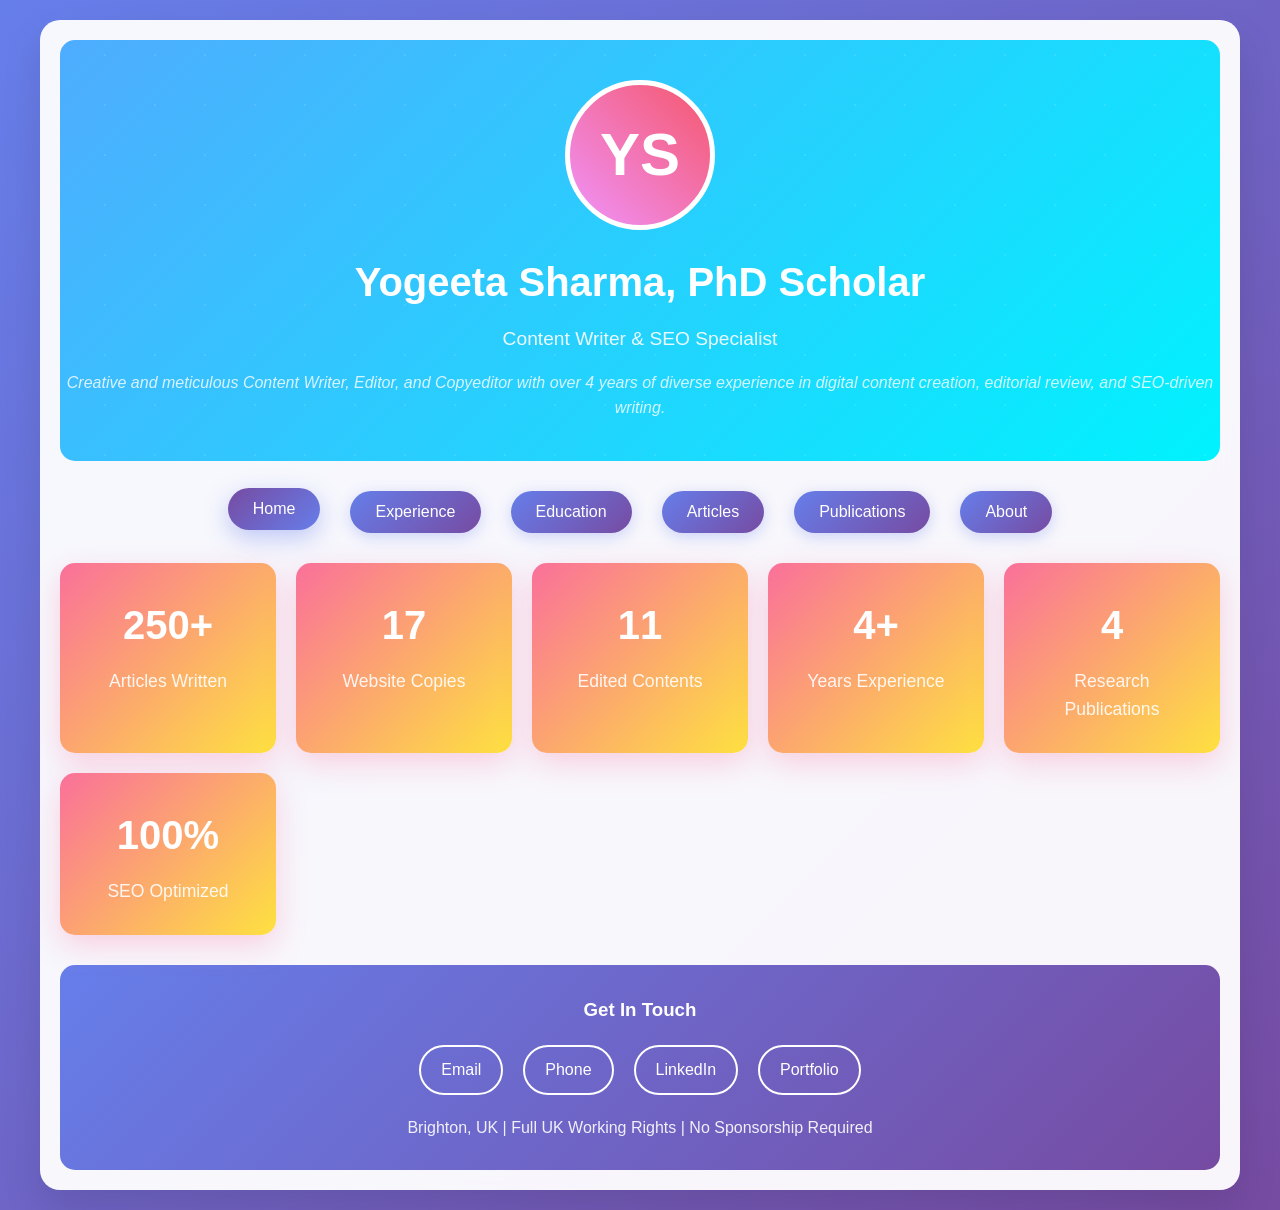
==== index.html @ 77d102e6 "Update index.html Added publications information" ====
<!DOCTYPE html>
<html lang="en">
<head>
    <meta charset="UTF-8">
    <meta name="viewport" content="width=device-width, initial-scale=1.0">
    <title>Yogeeta Sharma - Content Writer Portfolio</title>
    <style>
        * {
            margin: 0;
            padding: 0;
            box-sizing: border-box;
        }

        body {
            font-family: 'Segoe UI', Tahoma, Geneva, Verdana, sans-serif;
            line-height: 1.6;
            color: #333;
            background: linear-gradient(135deg, #667eea 0%, #764ba2 100%);
            min-height: 100vh;
        }

        .container {
            max-width: 1200px;
            margin: 0 auto;
            padding: 20px;
            background: rgba(255, 255, 255, 0.95);
            backdrop-filter: blur(10px);
            border-radius: 20px;
            box-shadow: 0 20px 40px rgba(0, 0, 0, 0.1);
            margin-top: 20px;
            margin-bottom: 20px;
        }

        .header {
            text-align: center;
            padding: 40px 0;
            background: linear-gradient(135deg, #4facfe 0%, #00f2fe 100%);
            border-radius: 15px;
            margin-bottom: 30px;
            color: white;
            position: relative;
            overflow: hidden;
        }

        .header::before {
            content: '';
            position: absolute;
            top: -50%;
            left: -50%;
            width: 200%;
            height: 200%;
            background: radial-gradient(circle, rgba(255,255,255,0.1) 1px, transparent 1px);
            background-size: 50px 50px;
            animation: float 20s linear infinite;
        }

        @keyframes float {
            0% { transform: translateY(0px) rotate(0deg); }
            100% { transform: translateY(-50px) rotate(360deg); }
        }

        .profile-photo {
            width: 150px;
            height: 150px;
            border-radius: 50%;
            border: 5px solid white;
            margin: 0 auto 20px;
            background: linear-gradient(45deg, #f093fb 0%, #f5576c 100%);
            display: flex;
            align-items: center;
            justify-content: center;
            font-size: 60px;
            color: white;
            font-weight: bold;
            position: relative;
            z-index: 1;
        }

        h1 {
            font-size: 2.5em;
            margin-bottom: 10px;
            position: relative;
            z-index: 1;
        }

        .subtitle {
            font-size: 1.2em;
            opacity: 0.9;
            position: relative;
            z-index: 1;
        }

        .tagline {
            font-size: 1em;
            margin-top: 15px;
            opacity: 0.8;
            font-style: italic;
            position: relative;
            z-index: 1;
        }

        .nav-bar {
            display: flex;
            justify-content: center;
            gap: 30px;
            margin-bottom: 30px;
            flex-wrap: wrap;
        }

        .nav-item {
            padding: 12px 25px;
            background: linear-gradient(135deg, #667eea 0%, #764ba2 100%);
            color: white;
            border: none;
            border-radius: 25px;
            cursor: pointer;
            font-size: 16px;
            font-weight: 500;
            transition: all 0.3s ease;
            box-shadow: 0 4px 15px rgba(102, 126, 234, 0.3);
        }

        .nav-item:hover, .nav-item.active {
            transform: translateY(-3px);
            box-shadow: 0 8px 25px rgba(102, 126, 234, 0.4);
            background: linear-gradient(135deg, #764ba2 0%, #667eea 100%);
        }

        .stats-grid {
            display: grid;
            grid-template-columns: repeat(auto-fit, minmax(200px, 1fr));
            gap: 20px;
            margin-bottom: 30px;
        }

        .stat-card {
            background: linear-gradient(135deg, #fa709a 0%, #fee140 100%);
            color: white;
            padding: 30px;
            border-radius: 15px;
            text-align: center;
            box-shadow: 0 10px 30px rgba(250, 112, 154, 0.3);
            transition: transform 0.3s ease;
        }

        .stat-card:hover {
            transform: translateY(-5px);
        }

        .stat-number {
            font-size: 2.5em;
            font-weight: bold;
            margin-bottom: 10px;
        }

        .stat-label {
            font-size: 1.1em;
            opacity: 0.9;
        }

        .section {
            display: none;
            margin-bottom: 30px;
        }

        .section.active {
            display: block;
        }

        .section h2 {
            font-size: 2em;
            margin-bottom: 20px;
            color: #4facfe;
            border-bottom: 3px solid #4facfe;
            padding-bottom: 10px;
        }

        .experience-item, .education-item, .publication-item {
            background: white;
            padding: 25px;
            border-radius: 15px;
            margin-bottom: 20px;
            box-shadow: 0 5px 20px rgba(0, 0, 0, 0.1);
            border-left: 5px solid #4facfe;
            transition: transform 0.3s ease;
        }

        .experience-item:hover, .education-item:hover, .publication-item:hover {
            transform: translateX(5px);
        }

        .experience-item h3, .education-item h3, .publication-item h3 {
            color: #667eea;
            margin-bottom: 10px;
        }

        .company, .institution, .journal {
            font-weight: bold;
            color: #764ba2;
            margin-bottom: 5px;
        }

        .date {
            color: #666;
            font-style: italic;
            margin-bottom: 10px;
        }

        .skills-grid {
            display: grid;
            grid-template-columns: repeat(auto-fit, minmax(250px, 1fr));
            gap: 15px;
            margin-bottom: 30px;
        }

        .skill-tile {
            background: linear-gradient(135deg, #667eea 0%, #764ba2 100%);
            color: white;
            padding: 20px;
            border-radius: 10px;
            text-align: center;
            font-weight: 500;
            transition: all 0.3s ease;
            box-shadow: 0 5px 15px rgba(102, 126, 234, 0.3);
        }

        .skill-tile:hover {
            transform: translateY(-3px);
            box-shadow: 0 8px 25px rgba(102, 126, 234, 0.4);
        }

        .articles-grid {
            display: grid;
            grid-template-columns: repeat(auto-fit, minmax(300px, 1fr));
            gap: 20px;
            margin-bottom: 20px;
        }

        .article-card {
            background: white;
            padding: 25px;
            border-radius: 15px;
            box-shadow: 0 5px 20px rgba(0, 0, 0, 0.1);
            transition: transform 0.3s ease;
            border-top: 4px solid #4facfe;
        }

        .article-card:hover {
            transform: translateY(-5px);
        }

        .article-card h3 {
            color: #667eea;
            margin-bottom: 10px;
        }

        .article-card .category {
            background: #4facfe;
            color: white;
            padding: 5px 10px;
            border-radius: 15px;
            font-size: 0.8em;
            display: inline-block;
            margin-bottom: 10px;
        }

        .show-more-btn {
            background: linear-gradient(135deg, #4facfe 0%, #00f2fe 100%);
            color: white;
            padding: 12px 30px;
            border: none;
            border-radius: 25px;
            cursor: pointer;
            font-size: 16px;
            margin: 20px auto;
            display: block;
            transition: all 0.3s ease;
        }

        .show-more-btn:hover {
            transform: translateY(-2px);
            box-shadow: 0 5px 15px rgba(79, 172, 254, 0.4);
        }

        .skills-chart {
            background: white;
            padding: 30px;
            border-radius: 15px;
            box-shadow: 0 5px 20px rgba(0, 0, 0, 0.1);
            margin-bottom: 30px;
        }

        .skill-bar {
            margin-bottom: 20px;
        }

        .skill-name {
            font-weight: bold;
            margin-bottom: 5px;
            color: #667eea;
        }

        .skill-progress {
            width: 100%;
            height: 20px;
            background: #f0f0f0;
            border-radius: 10px;
            overflow: hidden;
        }

        .skill-fill {
            height: 100%;
            background: linear-gradient(135deg, #4facfe 0%, #00f2fe 100%);
            border-radius: 10px;
            transition: width 2s ease;
        }

        .contact-info {
            background: linear-gradient(135deg, #667eea 0%, #764ba2 100%);
            color: white;
            padding: 30px;
            border-radius: 15px;
            text-align: center;
            margin-top: 30px;
        }

        .contact-info h3 {
            margin-bottom: 20px;
        }

        .contact-links {
            display: flex;
            justify-content: center;
            gap: 20px;
            flex-wrap: wrap;
        }

        .contact-link {
            color: white;
            text-decoration: none;
            padding: 10px 20px;
            border: 2px solid white;
            border-radius: 25px;
            transition: all 0.3s ease;
        }

        .contact-link:hover {
            background: white;
            color: #667eea;
        }

        .hidden {
            display: none;
        }

        @media (max-width: 768px) {
            .nav-bar {
                gap: 15px;
            }
            
            .nav-item {
                padding: 10px 20px;
                font-size: 14px;
            }
            
            h1 {
                font-size: 2em;
            }
            
            .stat-number {
                font-size: 2em;
            }
        }
    </style>
</head>
<body>
    <div class="container">
        <div class="header">
            <div class="profile-photo">YS</div>
            <h1>Yogeeta Sharma, PhD Scholar</h1>
            <p class="subtitle">Content Writer & SEO Specialist</p>
            <p class="tagline">Creative and meticulous Content Writer, Editor, and Copyeditor with over 4 years of diverse experience in digital content creation, editorial review, and SEO-driven writing.</p>
        </div>

        <div class="nav-bar">
            <button class="nav-item active" onclick="showSection('home')">Home</button>
            <button class="nav-item" onclick="showSection('experience')">Experience</button>
            <button class="nav-item" onclick="showSection('education')">Education</button>
            <button class="nav-item" onclick="showSection('articles')">Articles</button>
            <button class="nav-item" onclick="showSection('publications')">Publications</button>
            <button class="nav-item" onclick="showSection('about')">About</button>
        </div>

        <div id="home" class="section active">
            <div class="stats-grid">
                <div class="stat-card">
                    <div class="stat-number">250+</div>
                    <div class="stat-label">Articles Written</div>
                </div>
                <div class="stat-card">
                    <div class="stat-number">17</div>
                    <div class="stat-label">Website Copies</div>
                </div>
                <div class="stat-card">
                    <div class="stat-number">11</div>
                    <div class="stat-label">Edited Contents</div>
                </div>
                <div class="stat-card">
                    <div class="stat-number">4+</div>
                    <div class="stat-label">Years Experience</div>
                </div>
                <div class="stat-card">
                    <div class="stat-number">4</div>
                    <div class="stat-label">Research Publications</div>
                </div>
                <div class="stat-card">
                    <div class="stat-number">100%</div>
                    <div class="stat-label">SEO Optimized</div>
                </div>
            </div>
        </div>

        <div id="experience" class="section">
            <h2>Professional Experience</h2>
            
            <div class="experience-item">
                <h3>Content Writer</h3>
                <div class="company">Stickyeyes, United Kingdom</div>
                <div class="date">April 2023 – Present</div>
                <ul>
                    <li>Write SEO-optimized, audience-targeted content across diverse niches including iGaming, lifestyle, automotive, tech, and sports</li>
                    <li>Incorporate keyword research and SERP analysis to improve article ranking</li>
                    <li>Produce conversion-focused ad content aligned with brand voice and digital marketing goals</li>
                    <li>Perform thorough fact-checking, apply brand style guides, and ensure content clarity and coherence</li>
                    <li>Manage quick turnaround deliverables while maintaining tone consistency and editorial accuracy</li>
                </ul>
            </div>

            <div class="experience-item">
                <h3>Adjunct Instructor</h3>
                <div class="company">University of the People (Remote)</div>
                <div class="date">June 2024 – Present</div>
                <ul>
                    <li>Teach English Composition to undergraduates, emphasizing academic writing and research skills</li>
                    <li>Provide editorial guidance to students, supporting their content development skills</li>
                    <li>Deliver personalized feedback and maintain high engagement in virtual classrooms</li>
                    <li>Design assessments aligned with learning objectives and institutional standards</li>
                </ul>
            </div>

            <div class="experience-item">
                <h3>Customer Service Assistant</h3>
                <div class="company">Ontrak Recruitment and Training, Brighton, UK</div>
                <div class="date">August 2023 – Present</div>
                <ul>
                    <li>Deliver excellent customer support by resolving inquiries and guiding commuters through real-time updates</li>
                    <li>Use internal CRM and communication systems for issue tracking and safety protocol management</li>
                    <li>Maintain a clean, efficient environment and provide frontline service aligned with customer experience standards</li>
                </ul>
            </div>

            <div class="experience-item">
                <h3>Legal Content Writing Analyst</h3>
                <div class="company">mStarlex Solutions Pvt. Ltd, Gurugram, India</div>
                <div class="date">July 2022 – January 2023</div>
                <ul>
                    <li>Create legal content and visa-related articles using structured formats and compliance checks</li>
                    <li>Monitor international legislation and synthesize updates into client-ready materials</li>
                    <li>Deliver high-volume, accurate copy under strict deadlines</li>
                </ul>
            </div>

            <div class="experience-item">
                <h3>TGT English Teacher</h3>
                <div class="company">Ascent International School, Greater Noida, India</div>
                <div class="date">July 2021 – April 2022</div>
                <ul>
                    <li>Develop and deliver curriculum-aligned lesson plans for secondary school students</li>
                    <li>Conduct evaluations, progress reporting, and digital class coordination via Google Classroom</li>
                </ul>
            </div>
        </div>

        <div id="education" class="section">
            <h2>Education</h2>
            
            <div class="education-item">
                <h3>Ph.D. in English</h3>
                <div class="institution">Galgotias University, Greater Noida, India</div>
                <div class="date">August 2021 – Present</div>
                <p><strong>Thesis Title:</strong> Power Dynamics in Interview Discourse and Gendered Communication</p>
            </div>

            <div class="education-item">
                <h3>Masters in English</h3>
                <div class="institution">IGNOU, Delhi, India</div>
                <div class="date">June 2016 – May 2018</div>
            </div>

            <div class="education-item">
                <h3>Bachelors in English</h3>
                <div class="institution">IGNOU, Delhi, India</div>
                <div class="date">August 2013 – June 2016</div>
            </div>
        </div>

        <div id="articles" class="section">
            <h2>Featured Articles</h2>
            
            <div class="articles-grid">
                <div class="article-card">
                    <div class="category">iGaming</div>
                    <h3>Complete Guide to Online Casino Strategies</h3>
                    <p>Comprehensive analysis of effective gaming strategies and responsible gambling practices.</p>
                    <a href="#" class="contact-link" style="display: inline-block; margin-top: 10px; color: #4facfe; border-color: #4facfe;">Read More</a>
                </div>
                
                <div class="article-card">
                    <div class="category">Technology</div>
                    <h3>AI in Content Creation: Future Trends</h3>
                    <p>Exploring how artificial intelligence is revolutionizing content creation and SEO optimization.</p>
                    <a href="#" class="contact-link" style="display: inline-block; margin-top: 10px; color: #4facfe; border-color: #4facfe;">Read More</a>
                </div>
                
                <div class="article-card">
                    <div class="category">Lifestyle</div>
                    <h3>Digital Wellness in Remote Work</h3>
                    <p>Strategies for maintaining work-life balance in the digital age.</p>
                    <a href="#" class="contact-link" style="display: inline-block; margin-top: 10px; color: #4facfe; border-color: #4facfe;">Read More</a>
                </div>
                
                <div class="article-card">
                    <div class="category">SEO</div>
                    <h3>Advanced Keyword Research Techniques</h3>
                    <p>Deep dive into modern SEO strategies and SERP analysis methods.</p>
                    <a href="#" class="contact-link" style="display: inline-block; margin-top: 10px; color: #4facfe; border-color: #4facfe;">Read More</a>
                </div>
                
                <div class="article-card">
                    <div class="category">Automotive</div>
                    <h3>Electric Vehicles: Market Analysis</h3>
                    <p>Comprehensive overview of EV market trends and consumer behavior patterns.</p>
                    <a href="#" class="contact-link" style="display: inline-block; margin-top: 10px; color: #4facfe; border-color: #4facfe;">Read More</a>
                </div>
                
                <div class="article-card">
                    <div class="category">Sports</div>
                    <h3>Sports Marketing in Digital Era</h3>
                    <p>Analysis of modern sports marketing strategies and fan engagement techniques.</p>
                    <a href="#" class="contact-link" style="display: inline-block; margin-top: 10px; color: #4facfe; border-color: #4facfe;">Read More</a>
                </div>
                
                <div class="article-card hidden" id="more-articles">
                    <div class="category">Legal</div>
                    <h3>Visa Documentation Guide</h3>
                    <p>Complete guide to international visa requirements and documentation processes.</p>
                    <a href="#" class="contact-link" style="display: inline-block; margin-top: 10px; color: #4facfe; border-color: #4facfe;">Read More</a>
                </div>
                
                <div class="article-card hidden">
                    <div class="category">Education</div>
                    <h3>Online Learning Best Practices</h3>
                    <p>Effective strategies for virtual classroom engagement and student success.</p>
                    <a href="#" class="contact-link" style="display: inline-block; margin-top: 10px; color: #4facfe; border-color: #4facfe;">Read More</a>
                </div>
            </div>
            
            <button class="show-more-btn" onclick="showMoreArticles()">Show More Articles</button>
        </div>

        <div id="publications" class="section">
            <h2>Research Publications</h2>
            
            <div class="publication-item">
                <h3>Decoding Dominance: A Discourse Analysis of Power Structures in Contemporary Media Narratives</h3>
                <div class="journal">ESP International Journal of Science, Humanities and Management Studies</div>
                <div class="abstract">
                    <strong>Abstract:</strong> In an era where media narratives significantly shape public perception, understanding the underlying power structures becomes paramount. This study delves into the intricate dynamics of power as represented and perpetuated through media. This research employs a meticulous discourse analysis methodology, scrutinizing various forms of media content to unravel the strategies used to construct and depict dominance. By systematically deconstructing media narratives, this study uncovers the subtle, yet potent, mechanisms through which power is manifested and maintained. The findings reveal a complex interplay of language, imagery, and context, working in concert to normalize certain power hierarchies while marginalizing others. These representations are pivotal in shaping societal norms and individual worldviews, making the dissection of these narratives a task of critical importance. The implications of this research are manifold, offering profound insights for policymakers, media practitioners, and the public at large. By illuminating the covert structures of power embedded within media narratives, this study not only contributes to the academic discourse on media influence but also empowers stakeholders to foster more equitable and conscious media landscapes. As the media continues to evolve, understanding these power dynamics becomes essential in navigating and shaping the societal discourse.
                </div>
                <div class="publication-links">
                    <a href="https://www.espjournals.org/IJSHMS/ijshms-v2i2p105" class="pub-link">Read Full Paper</a>
                    <a href="https://www.espjournals.org/IJSHMS/2024/Volume2-Issue2/IJSHMS-V2I2P105.pdf" class="pub-link">Download PDF</a>
                </div>
            </div>

            <div class="publication-item">
                <h3>Spoken Discourse Analysis for Feminist Interviews: Movement towards a Gender Equality Era?</h3>
                <div class="journal">Specialusis Ugdymas</div>
                <div class="abstract">
                    <strong>Abstract:</strong> According to contemporary research, discourse analysis, sometimes known as DA, is an interdisciplinary technique for studying languages outside of sentences or within lines. The goal is to eliminate prevailing discourses that inform academics on how language is used to create reality socially. Discourse analysis "developed out of studies in numerous fields, notably linguistics, semiotics, psychology, anthropology, and sociology", McCarthy (1991, P. 6) described the interdisciplinary nature of discourse analysis. Language has traditionally been researched in other fields of study by concentrating only on words and sentences. However, this sector of linguistics concentrates on facilitating the practitioners to go in-depth within lines and prolong the thinner philosophies that are not verbalized through the text. Exploring the implications of the discourse helps to understand the use of specific language by stressingthe cohesive schema of text evaluation to help scientists recognize meaning from various perspectives.
                </div>
                <div class="publication-links">
                    <a href="http://www.sumc.lt/index.php/se/article/view/1773" class="pub-link">Read Full Paper</a>
                    <a href="http://www.sumc.lt/index.php/se/article/view/1773/1327" class="pub-link">Download PDF</a>
                </div>
            </div>

            <div class="publication-item">
                <h3>The Historical Evolution of Interview Power Dynamics: A Comparative Analysis of Literary and Political Interviews</h3>
                <div class="journal">Indian Journal of Natural Sciences</div>
                <div class="abstract">
                    <strong>Abstract:</strong> This study embarks on a comprehensive journey through the evolving landscape of interview power dynamics. It aims to dissect and map the progression of power relations in interviews, with a particular focus on the contrasts between literary and political interviews across various historical periods. Through meticulous examination, the paper illuminates the nuances and shifts in these power dynamics, drawing attention to both the parallels and divergences between literary and political contexts. Central to this analysis is an exploration of how the distinct objectives and formats of literary and political interviews influence their inherent power structures. While literary interviews typically center on promoting an author’s work and exploring the creative process, political interviews often strive to expose truth and hold figures of authority accountable. This contrast offers a unique vantage point for understanding the interplay of power in these two communicative settings. The study further delves into the subtleties of linguistic strategies, non-verbal cues, and the broader social contexts that frame these interviews. It examines how these elements collectively contribute to the construction, negotiation, and perception of power within interview interactions. A historical perspective provides a lens through which to observe changes in societal norms, values, and media practices, all of which are reflected in the shifting power dynamics of interviews over time. By comparing literary and political interviews, this paper offers both a historical account and a critical analysis of the factors that shape the flow of power in these interactions. The research uncovers the underlying forces—social, cultural, and media-driven—that define interview dynamics, thereby contributing valuable insights to the fields of media studies, communication, and social history. Ultimately, it advances a deeper understanding of power within one of the most fundamental forms of public discourse.
                </div>
                <div class="publication-links">
                    <a href="https://tnsroindia.org.in/JOURNAL/issue85/ISSUE%2085%20-%20AUG%202024%20-%20FULL%20TEXT%20PART%2002.pdf" class="pub-link">Read Full Paper</a>
                    <a href="#" class="pub-link">Download PDF</a>
                </div>
            </div>

            <div class="publication-item">
                <h3>Voices of Change: The Role of Feminist Activism in Shaping Power Dynamics and Advancing Gender Equality</h3>
                <div class="journal">MFW 2024 Conference</div>
                <div class="abstract">
                    <strong>Abstract:</strong> This paper delves into the transformative role of feminist activism in redefining societal power structures and advocating for gender equality. It adopts an interdisciplinary approach, integrating discourse analysis with empirical research to assess the impact of feminist activism on public discourse and policy. Focusing on the narratives, campaigns, and public engagements of feminist activists, the study draws from a diverse range of sources, including speeches, social media, and published works. It aims to understand how these activists utilize language and various forms of media to challenge traditional gender norms, dismantle patriarchal power structures, and foster a more equitable society. The analysis centers on both the content and form of these communications, exploring how feminist activists articulate their messages, mobilize support, and engage with opposition. In doing so, the paper highlights the successes of feminist movements in influencing public opinion and policy while also critically examining the challenges they face—such as cultural resistance, political barriers, and internal tensions within the movement. Through this comprehensive analysis, the paper offers a nuanced understanding of the complex interplay between feminist activism, power dynamics, and the pursuit of gender equality. This research contributes to the broader discourse on gender and power, providing valuable insights for academics, policymakers, activists, and all those interested in the role of activism in shaping societal change. The findings are expected to stimulate further research and dialogue on the evolving influence of feminist activism in transforming the landscape of gender equality.
                </div>
                <div class="publication-links">
                    <a href="#" class="pub-link">View Presentation</a>
                    <a href="#" class="pub-link">Conference Proceedings</a>
                </div>
            </div>
        </div>

        <div id="about" class="section">
            <h2>About Me</h2>
            
            <div class="skills-chart">
                <h3 style="color: #667eea; margin-bottom: 20px;">Skills Proficiency</h3>
                <div class="skill-bar">
                    <div class="skill-name">Content Writing & SEO</div>
                    <div class="skill-progress">
                        <div class="skill-fill" style="width: 95%;"></div>
                    </div>
                </div>
                <div class="skill-bar">
                    <div class="skill-name">Editorial Review & Proofreading</div>
                    <div class="skill-progress">
                        <div class="skill-fill" style="width: 92%;"></div>
                    </div>
                </div>
                <div class="skill-bar">
                    <div class="skill-name">Research & Analysis</div>
                    <div class="skill-progress">
                        <div class="skill-fill" style="width: 90%;"></div>
                    </div>
                </div>
                <div class="skill-bar">
                    <div class="skill-name">Brand Voice Adaptation</div>
                    <div class="skill-progress">
                        <div class="skill-fill" style="width: 88%;"></div>
                    </div>
                </div>
                <div class="skill-bar">
                    <div class="skill-name">Academic Instruction</div>
                    <div class="skill-progress">
                        <div class="skill-fill" style="width: 85%;"></div>
                    </div>
                </div>
            </div>
            
            <div class="skills-grid">
                <div class="skill-tile">Content Writing & Editing</div>
                <div class="skill-tile">SEO Optimization</div>
                <div class="skill-tile">Keyword Research</div>
                <div class="skill-tile">Proofreading & Editorial Review</div>
                <div class="skill-tile">Content Planning & Strategy</div>
                <div class="skill-tile">Fact-Checking & Quality Assurance</div>
                <div class="skill-tile">Brand Voice Adaptation</div>
                <div class="skill-tile">Social Media Content</div>
                <div class="skill-tile">Research & Analysis</div>
                <div class="skill-tile">Academic Instruction</div>
                <div class="skill-tile">Customer Communication</div>
                <div class="skill-tile">Time & Task Management</div>
            </div>

            <div style="background: white; padding: 25px; border-radius: 15px; box-shadow: 0 5px 20px rgba(0, 0, 0, 0.1);">
                <h3 style="color: #667eea; margin-bottom: 15px;">Tools & Technologies</h3>
                <p style="line-height: 1.8;"><strong>SEO & Analytics:</strong> SEMrush, Ahrefs, Google Keyword Planner, Google Analytics</p>
                <p style="line-height: 1.8;"><strong>Content Management:</strong> WordPress, Content Management Systems</p>
                <p style="line-height: 1.8;"><strong>Writing & Editing:</strong> Grammarly, Advanced Proofreading Tools</p>
                <p style="line-height: 1.8;"><strong>Productivity:</strong> MS Office Suite, Google Workspace</p>
                <p style="line-height: 1.8;"><strong>Specialties:</strong> iGaming, Lifestyle, Technology, Legal, Automotive, Sports Content</p>
            </div>
        </div>

        <div class="contact-info">
            <h3>Get In Touch</h3>
            <div class="contact-links">
                <a href="mailto:sharmayogeeta07@gmail.com" class="contact-link">Email</a>
                <a href="tel:+447519686177" class="contact-link">Phone</a>
                <a href="https://linkedin.com/in/yogeetasharma/" class="contact-link">LinkedIn</a>
                <a href="https://sharmayogeeta.github.io/portfolio/" class="contact-link">Portfolio</a>
            </div>
            <p style="margin-top: 20px; opacity: 0.9;">Brighton, UK | Full UK Working Rights | No Sponsorship Required</p>
        </div>
    </div>

    <script>
        function showSection(sectionId) {
            // Hide all sections
            const sections = document.querySelectorAll('.section');
            sections.forEach(section => section.classList.remove('active'));
            
            // Remove active class from all nav items
            const navItems = document.querySelectorAll('.nav-item');
            navItems.forEach(item => item.classList.remove('active'));
            
            // Show selected section
            document.getElementById(sectionId).classList.add('active');
            
            // Add active class to clicked nav item
            event.target.classList.add('active');
        }

        function showMoreArticles() {
            const hiddenArticles = document.querySelectorAll('.article-card.hidden');
            const button = document.querySelector('.show-more-btn');
            
            if (hiddenArticles.length > 0) {
                hiddenArticles.forEach(article => {
                    article.classList.remove('hidden');
                });
                button.textContent = 'Show Less';
            } else {
                const allArticles = document.querySelectorAll('.article-card');
                for (let i = 6; i < allArticles.length; i++) {
                    allArticles[i].classList.add('hidden');
                }
                button.textContent = 'Show More Articles';
            }
        }

        // Animate skill bars when About section is viewed
        function animateSkillBars() {
            const skillFills = document.querySelectorAll('.skill-fill');
            skillFills.forEach(fill => {
                const width = fill.style.width;
                fill.style.width = '0%';
                setTimeout(() => {
                    fill.style.width = width;
                }, 100);
            });
        }

        // Add observer for skill animation
        const aboutSection = document.getElementById('about');
        const observer = new IntersectionObserver((entries) => {
            entries.forEach(entry => {
                if (entry.isIntersecting) {
                    animateSkillBars();
                }
            });
        });

        if (aboutSection) {
            observer.observe(aboutSection);
        }
    </script>
</body>
</html>
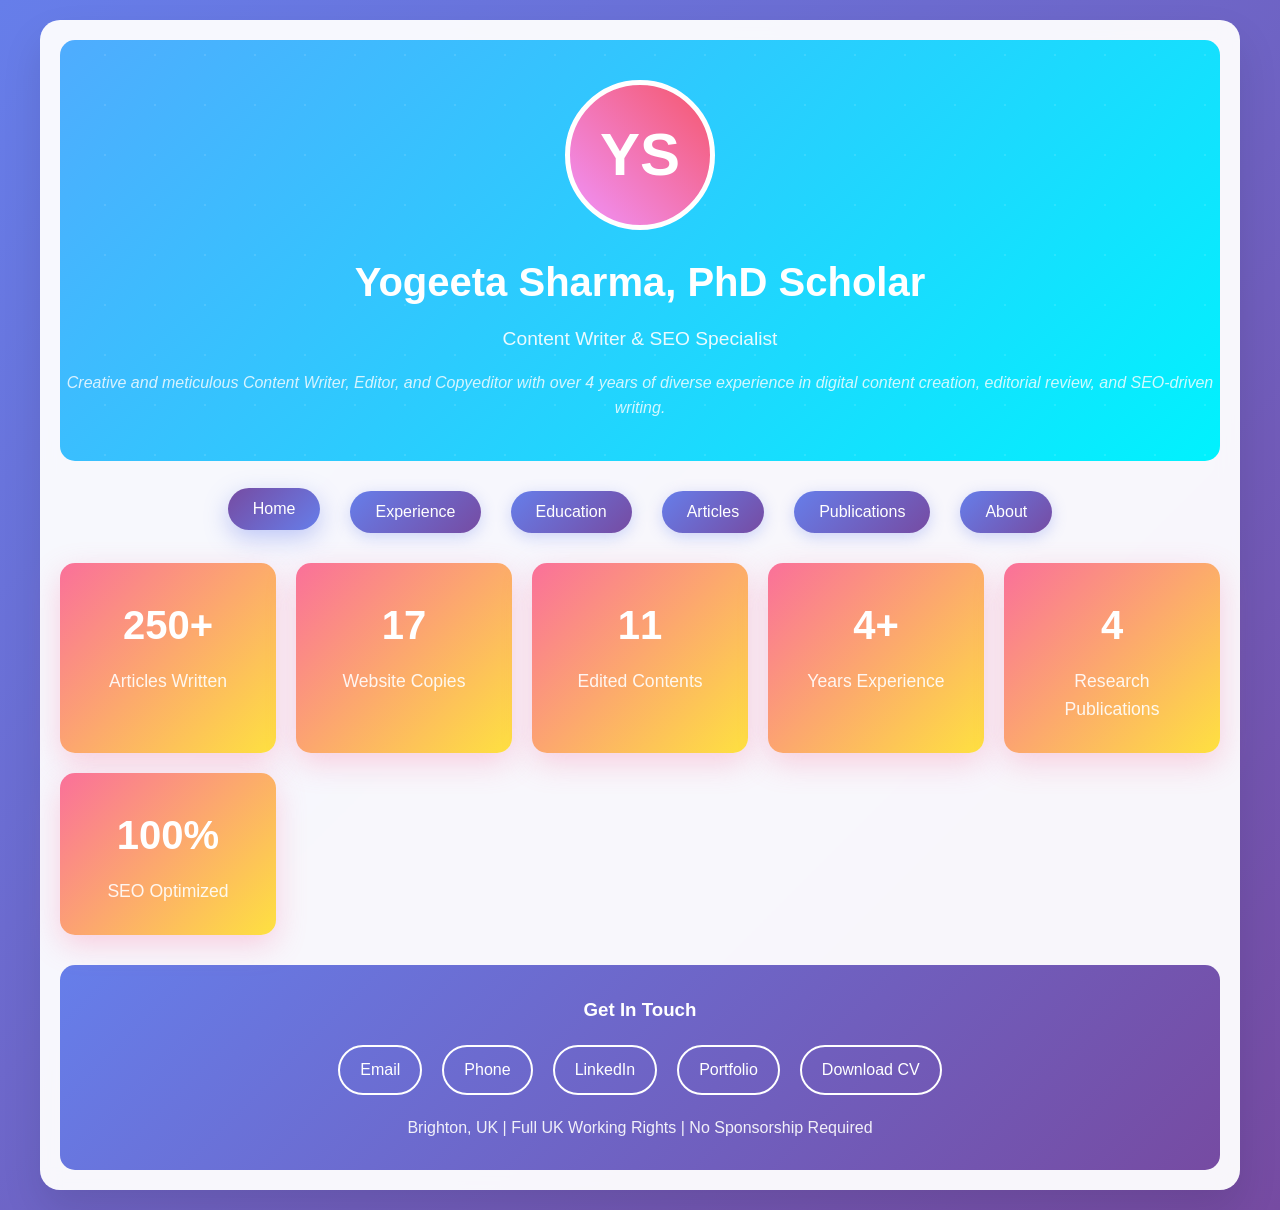
==== commit 2d98e126: "Update index.html" ====
--- a/index.html
+++ b/index.html
@@ -689,6 +689,7 @@
                 <a href="tel:+447519686177" class="contact-link">Phone</a>
                 <a href="https://linkedin.com/in/yogeetasharma/" class="contact-link">LinkedIn</a>
                 <a href="https://sharmayogeeta.github.io/portfolio/" class="contact-link">Portfolio</a>
+                <a href="#" class="contact-link">Download CV</a>
             </div>
             <p style="margin-top: 20px; opacity: 0.9;">Brighton, UK | Full UK Working Rights | No Sponsorship Required</p>
         </div>
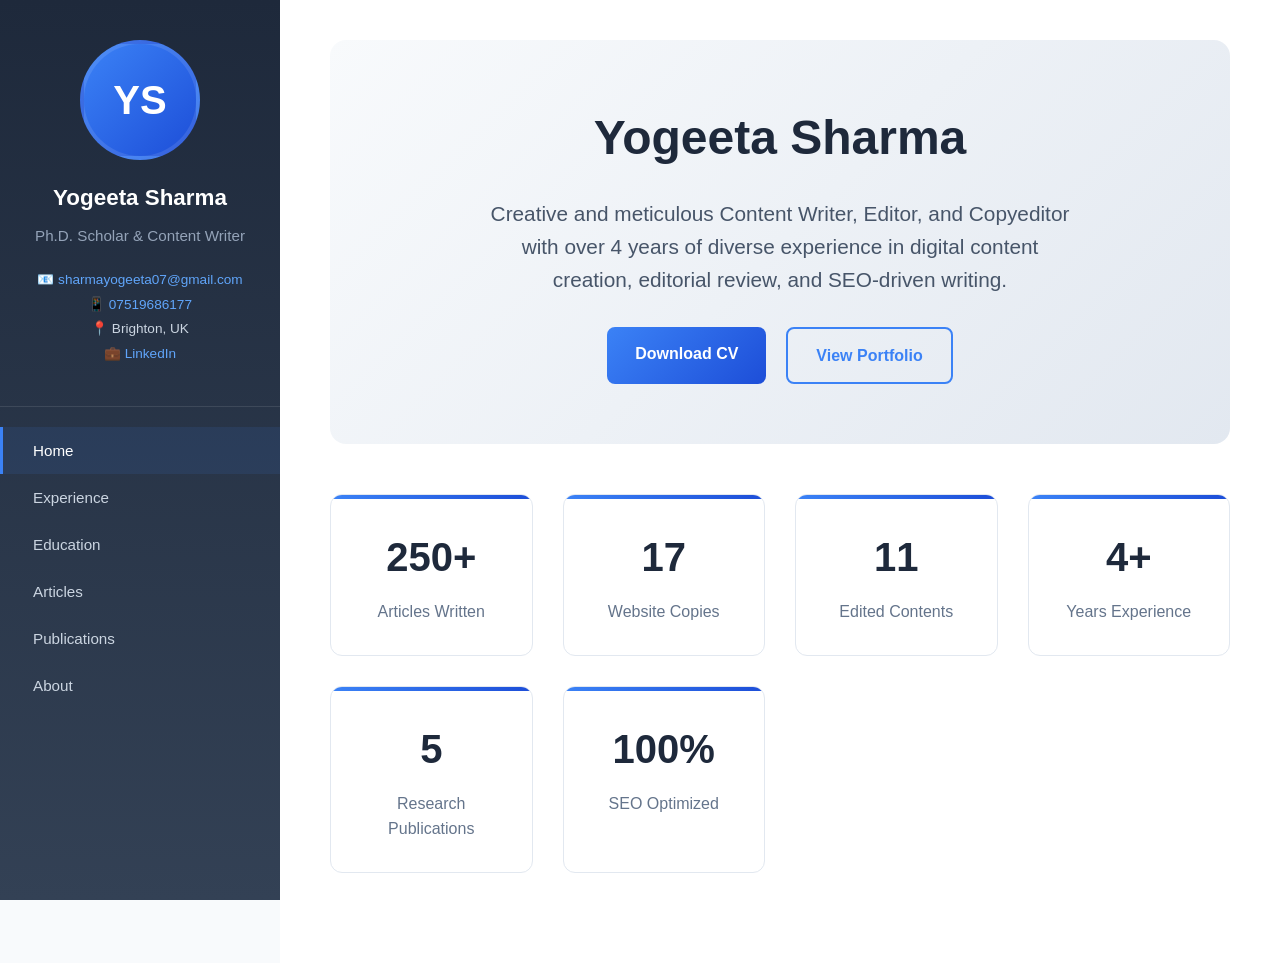
==== commit cbd958b1: "Update index.html" ====
--- a/index.html
+++ b/index.html
@@ -12,341 +12,641 @@
         }
 
         body {
-            font-family: 'Segoe UI', Tahoma, Geneva, Verdana, sans-serif;
+            font-family: 'Inter', -apple-system, BlinkMacSystemFont, 'Segoe UI', Roboto, sans-serif;
             line-height: 1.6;
-            color: #333;
-            background: linear-gradient(135deg, #667eea 0%, #764ba2 100%);
-            min-height: 100vh;
+            color: #2c3e50;
+            background: #f8fafc;
+            overflow-x: hidden;
         }
 
         .container {
             max-width: 1200px;
             margin: 0 auto;
-            padding: 20px;
-            background: rgba(255, 255, 255, 0.95);
-            backdrop-filter: blur(10px);
-            border-radius: 20px;
-            box-shadow: 0 20px 40px rgba(0, 0, 0, 0.1);
-            margin-top: 20px;
-            margin-bottom: 20px;
-        }
-
-        .header {
+            background: white;
+            box-shadow: 0 0 60px rgba(0, 0, 0, 0.08);
+            min-height: 100vh;
+        }
+
+        .sidebar {
+            position: fixed;
+            left: 0;
+            top: 0;
+            width: 280px;
+            height: 100vh;
+            background: linear-gradient(180deg, #1e293b 0%, #334155 100%);
+            z-index: 1000;
+            transition: transform 0.3s ease;
+            overflow-y: auto;
+        }
+
+        .sidebar.mobile-hidden {
+            transform: translateX(-100%);
+        }
+
+        .profile-section {
             text-align: center;
-            padding: 40px 0;
-            background: linear-gradient(135deg, #4facfe 0%, #00f2fe 100%);
-            border-radius: 15px;
-            margin-bottom: 30px;
-            color: white;
-            position: relative;
-            overflow: hidden;
-        }
-
-        .header::before {
-            content: '';
-            position: absolute;
-            top: -50%;
-            left: -50%;
-            width: 200%;
-            height: 200%;
-            background: radial-gradient(circle, rgba(255,255,255,0.1) 1px, transparent 1px);
-            background-size: 50px 50px;
-            animation: float 20s linear infinite;
-        }
-
-        @keyframes float {
-            0% { transform: translateY(0px) rotate(0deg); }
-            100% { transform: translateY(-50px) rotate(360deg); }
+            padding: 40px 30px;
+            border-bottom: 1px solid rgba(255, 255, 255, 0.1);
         }
 
         .profile-photo {
-            width: 150px;
-            height: 150px;
+            width: 120px;
+            height: 120px;
             border-radius: 50%;
-            border: 5px solid white;
-            margin: 0 auto 20px;
-            background: linear-gradient(45deg, #f093fb 0%, #f5576c 100%);
+            background: linear-gradient(135deg, #3b82f6 0%, #1d4ed8 100%);
             display: flex;
             align-items: center;
             justify-content: center;
-            font-size: 60px;
+            font-size: 40px;
             color: white;
-            font-weight: bold;
+            font-weight: 600;
+            margin: 0 auto 20px;
+            border: 4px solid rgba(255, 255, 255, 0.1);
+            transition: transform 0.3s ease;
+        }
+
+        .profile-photo:hover {
+            transform: scale(1.05);
+        }
+
+        .profile-name {
+            color: white;
+            font-size: 1.4em;
+            font-weight: 600;
+            margin-bottom: 8px;
+        }
+
+        .profile-title {
+            color: #94a3b8;
+            font-size: 0.95em;
+            margin-bottom: 20px;
+        }
+
+        .contact-info {
+            color: #cbd5e1;
+            font-size: 0.85em;
+            line-height: 1.8;
+        }
+
+        .contact-info a {
+            color: #60a5fa;
+            text-decoration: none;
+            transition: color 0.3s ease;
+        }
+
+        .contact-info a:hover {
+            color: #3b82f6;
+        }
+
+        .nav-menu {
+            padding: 20px 0;
+        }
+
+        .nav-item {
+            display: block;
+            width: 100%;
+            padding: 15px 30px;
+            background: none;
+            border: none;
+            color: #cbd5e1;
+            text-align: left;
+            font-size: 0.95em;
+            font-weight: 500;
+            cursor: pointer;
+            transition: all 0.3s ease;
+            border-left: 3px solid transparent;
             position: relative;
-            z-index: 1;
-        }
-
-        h1 {
+        }
+
+        .nav-item:hover {
+            background: rgba(255, 255, 255, 0.05);
+            color: white;
+            border-left-color: #3b82f6;
+        }
+
+        .nav-item.active {
+            background: rgba(59, 130, 246, 0.1);
+            color: white;
+            border-left-color: #3b82f6;
+        }
+
+        .main-content {
+            margin-left: 280px;
+            min-height: 100vh;
+            padding: 40px 50px;
+            background: white;
+        }
+
+        .mobile-header {
+            display: none;
+            position: fixed;
+            top: 0;
+            left: 0;
+            right: 0;
+            background: #1e293b;
+            color: white;
+            padding: 15px 20px;
+            z-index: 1001;
+            align-items: center;
+            justify-content: space-between;
+        }
+
+        .mobile-toggle {
+            background: none;
+            border: none;
+            color: white;
+            font-size: 24px;
+            cursor: pointer;
+        }
+
+        .section {
+            display: none;
+            animation: fadeIn 0.5s ease-in-out;
+        }
+
+        .section.active {
+            display: block;
+        }
+
+        @keyframes fadeIn {
+            from { opacity: 0; transform: translateY(20px); }
+            to { opacity: 1; transform: translateY(0); }
+        }
+
+        .section-header {
+            margin-bottom: 40px;
+            padding-bottom: 20px;
+            border-bottom: 2px solid #e2e8f0;
+        }
+
+        .section-title {
             font-size: 2.5em;
+            font-weight: 700;
+            color: #1e293b;
             margin-bottom: 10px;
-            position: relative;
-            z-index: 1;
-        }
-
-        .subtitle {
-            font-size: 1.2em;
-            opacity: 0.9;
-            position: relative;
-            z-index: 1;
-        }
-
-        .tagline {
-            font-size: 1em;
-            margin-top: 15px;
-            opacity: 0.8;
-            font-style: italic;
-            position: relative;
-            z-index: 1;
-        }
-
-        .nav-bar {
-            display: flex;
-            justify-content: center;
-            gap: 30px;
-            margin-bottom: 30px;
-            flex-wrap: wrap;
-        }
-
-        .nav-item {
-            padding: 12px 25px;
-            background: linear-gradient(135deg, #667eea 0%, #764ba2 100%);
-            color: white;
-            border: none;
-            border-radius: 25px;
-            cursor: pointer;
-            font-size: 16px;
-            font-weight: 500;
-            transition: all 0.3s ease;
-            box-shadow: 0 4px 15px rgba(102, 126, 234, 0.3);
-        }
-
-        .nav-item:hover, .nav-item.active {
-            transform: translateY(-3px);
-            box-shadow: 0 8px 25px rgba(102, 126, 234, 0.4);
-            background: linear-gradient(135deg, #764ba2 0%, #667eea 100%);
+        }
+
+        .section-subtitle {
+            color: #64748b;
+            font-size: 1.1em;
         }
 
         .stats-grid {
             display: grid;
             grid-template-columns: repeat(auto-fit, minmax(200px, 1fr));
-            gap: 20px;
-            margin-bottom: 30px;
+            gap: 30px;
+            margin-bottom: 50px;
         }
 
         .stat-card {
-            background: linear-gradient(135deg, #fa709a 0%, #fee140 100%);
-            color: white;
+            background: white;
             padding: 30px;
-            border-radius: 15px;
+            border-radius: 12px;
             text-align: center;
-            box-shadow: 0 10px 30px rgba(250, 112, 154, 0.3);
-            transition: transform 0.3s ease;
+            border: 1px solid #e2e8f0;
+            transition: all 0.3s ease;
+            position: relative;
+            overflow: hidden;
+        }
+
+        .stat-card::before {
+            content: '';
+            position: absolute;
+            top: 0;
+            left: 0;
+            width: 100%;
+            height: 4px;
+            background: linear-gradient(90deg, #3b82f6, #1d4ed8);
         }
 
         .stat-card:hover {
             transform: translateY(-5px);
+            box-shadow: 0 20px 40px rgba(0, 0, 0, 0.1);
         }
 
         .stat-number {
             font-size: 2.5em;
-            font-weight: bold;
+            font-weight: 700;
+            color: #1e293b;
             margin-bottom: 10px;
         }
 
         .stat-label {
-            font-size: 1.1em;
-            opacity: 0.9;
-        }
-
-        .section {
-            display: none;
+            color: #64748b;
+            font-weight: 500;
+        }
+
+        .hero-section {
+            text-align: center;
+            padding: 60px 0;
+            background: linear-gradient(135deg, #f8fafc 0%, #e2e8f0 100%);
+            border-radius: 16px;
+            margin-bottom: 50px;
+        }
+
+        .hero-title {
+            font-size: 3em;
+            font-weight: 700;
+            color: #1e293b;
+            margin-bottom: 20px;
+        }
+
+        .hero-subtitle {
+            font-size: 1.3em;
+            color: #475569;
             margin-bottom: 30px;
-        }
-
-        .section.active {
-            display: block;
-        }
-
-        .section h2 {
-            font-size: 2em;
+            max-width: 600px;
+            margin-left: auto;
+            margin-right: auto;
+        }
+
+        .cta-buttons {
+            display: flex;
+            gap: 20px;
+            justify-content: center;
+            flex-wrap: wrap;
+        }
+
+        .btn-primary {
+            background: linear-gradient(135deg, #3b82f6 0%, #1d4ed8 100%);
+            color: white;
+            padding: 14px 28px;
+            border: none;
+            border-radius: 8px;
+            font-weight: 600;
+            text-decoration: none;
+            display: inline-block;
+            cursor: pointer;
+            transition: all 0.3s ease;
+        }
+
+        .btn-primary:hover {
+            transform: translateY(-2px);
+            box-shadow: 0 10px 25px rgba(59, 130, 246, 0.3);
+        }
+
+        .btn-secondary {
+            background: transparent;
+            color: #3b82f6;
+            padding: 14px 28px;
+            border: 2px solid #3b82f6;
+            border-radius: 8px;
+            font-weight: 600;
+            text-decoration: none;
+            display: inline-block;
+            cursor: pointer;
+            transition: all 0.3s ease;
+        }
+
+        .btn-secondary:hover {
+            background: #3b82f6;
+            color: white;
+        }
+
+        .experience-timeline {
+            position: relative;
+        }
+
+        .experience-timeline::before {
+            content: '';
+            position: absolute;
+            left: 20px;
+            top: 0;
+            bottom: 0;
+            width: 2px;
+            background: #e2e8f0;
+        }
+
+        .experience-item {
+            position: relative;
+            margin-left: 60px;
+            margin-bottom: 40px;
+            background: white;
+            padding: 30px;
+            border-radius: 12px;
+            border: 1px solid #e2e8f0;
+            transition: all 0.3s ease;
+        }
+
+        .experience-item::before {
+            content: '';
+            position: absolute;
+            left: -48px;
+            top: 30px;
+            width: 16px;
+            height: 16px;
+            background: #3b82f6;
+            border-radius: 50%;
+            border: 4px solid white;
+            box-shadow: 0 0 0 2px #e2e8f0;
+        }
+
+        .experience-item:hover {
+            transform: translateX(10px);
+            box-shadow: 0 10px 30px rgba(0, 0, 0, 0.1);
+        }
+
+        .job-title {
+            font-size: 1.3em;
+            font-weight: 600;
+            color: #1e293b;
+            margin-bottom: 8px;
+        }
+
+        .company {
+            color: #3b82f6;
+            font-weight: 600;
+            margin-bottom: 5px;
+        }
+
+        .date {
+            color: #64748b;
+            font-size: 0.9em;
+            margin-bottom: 15px;
+        }
+
+        .experience-description {
+            color: #475569;
+            line-height: 1.7;
+        }
+
+        .experience-description ul {
+            margin-left: 20px;
+            margin-top: 10px;
+        }
+
+        .experience-description li {
+            margin-bottom: 8px;
+        }
+
+        .education-grid {
+            display: grid;
+            gap: 30px;
+        }
+
+        .education-item {
+            background: white;
+            padding: 30px;
+            border-radius: 12px;
+            border: 1px solid #e2e8f0;
+            transition: all 0.3s ease;
+        }
+
+        .education-item:hover {
+            transform: translateY(-5px);
+            box-shadow: 0 15px 35px rgba(0, 0, 0, 0.1);
+        }
+
+        .degree {
+            font-size: 1.3em;
+            font-weight: 600;
+            color: #1e293b;
+            margin-bottom: 8px;
+        }
+
+        .institution {
+            color: #3b82f6;
+            font-weight: 600;
+            margin-bottom: 5px;
+        }
+
+        .articles-grid {
+            display: grid;
+            grid-template-columns: repeat(auto-fit, minmax(350px, 1fr));
+            gap: 30px;
+            margin-bottom: 40px;
+        }
+
+        .article-card {
+            background: white;
+            border-radius: 12px;
+            border: 1px solid #e2e8f0;
+            overflow: hidden;
+            transition: all 0.3s ease;
+        }
+
+        .article-card:hover {
+            transform: translateY(-8px);
+            box-shadow: 0 20px 40px rgba(0, 0, 0, 0.1);
+        }
+
+        .article-header {
+            background: linear-gradient(135deg, #f1f5f9 0%, #e2e8f0 100%);
+            padding: 20px;
+        }
+
+        .article-category {
+            background: #3b82f6;
+            color: white;
+            padding: 4px 12px;
+            border-radius: 12px;
+            font-size: 0.8em;
+            font-weight: 500;
+            display: inline-block;
+            margin-bottom: 15px;
+        }
+
+        .article-title {
+            font-size: 1.2em;
+            font-weight: 600;
+            color: #1e293b;
+            margin-bottom: 10px;
+        }
+
+        .article-content {
+            padding: 20px;
+        }
+
+        .article-description {
+            color: #64748b;
+            line-height: 1.6;
             margin-bottom: 20px;
-            color: #4facfe;
-            border-bottom: 3px solid #4facfe;
-            padding-bottom: 10px;
-        }
-
-        .experience-item, .education-item, .publication-item {
+        }
+
+        .article-link {
+            color: #3b82f6;
+            text-decoration: none;
+            font-weight: 600;
+            display: inline-flex;
+            align-items: center;
+            gap: 5px;
+            transition: color 0.3s ease;
+        }
+
+        .article-link:hover {
+            color: #1d4ed8;
+        }
+
+        .publication-item {
             background: white;
-            padding: 25px;
-            border-radius: 15px;
-            margin-bottom: 20px;
-            box-shadow: 0 5px 20px rgba(0, 0, 0, 0.1);
-            border-left: 5px solid #4facfe;
-            transition: transform 0.3s ease;
-        }
-
-        .experience-item:hover, .education-item:hover, .publication-item:hover {
-            transform: translateX(5px);
-        }
-
-        .experience-item h3, .education-item h3, .publication-item h3 {
-            color: #667eea;
+            padding: 30px;
+            border-radius: 12px;
+            margin-bottom: 30px;
+            border: 1px solid #e2e8f0;
+            transition: all 0.3s ease;
+        }
+
+        .publication-item:hover {
+            transform: translateY(-5px);
+            box-shadow: 0 15px 35px rgba(0, 0, 0, 0.1);
+        }
+
+        .publication-title {
+            font-size: 1.3em;
+            font-weight: 600;
+            color: #1e293b;
             margin-bottom: 10px;
         }
 
-        .company, .institution, .journal {
-            font-weight: bold;
-            color: #764ba2;
-            margin-bottom: 5px;
-        }
-
-        .date {
-            color: #666;
-            font-style: italic;
-            margin-bottom: 10px;
+        .journal {
+            color: #3b82f6;
+            font-weight: 600;
+            margin-bottom: 15px;
+        }
+
+        .abstract {
+            background: #f8fafc;
+            padding: 20px;
+            border-radius: 8px;
+            margin: 20px 0;
+            line-height: 1.7;
+            border-left: 4px solid #3b82f6;
+            color: #475569;
+        }
+
+        .publication-links {
+            display: flex;
+            gap: 15px;
+            flex-wrap: wrap;
+            margin-top: 20px;
+        }
+
+        .pub-link {
+            background: #3b82f6;
+            color: white;
+            padding: 10px 20px;
+            border-radius: 6px;
+            text-decoration: none;
+            font-size: 0.9em;
+            font-weight: 500;
+            transition: all 0.3s ease;
+        }
+
+        .pub-link:hover {
+            background: #1d4ed8;
+            transform: translateY(-2px);
+        }
+
+        .skills-section {
+            display: grid;
+            grid-template-columns: 1fr 1fr;
+            gap: 40px;
+            margin-bottom: 40px;
+        }
+
+        .skills-chart {
+            background: white;
+            padding: 30px;
+            border-radius: 12px;
+            border: 1px solid #e2e8f0;
+        }
+
+        .skills-chart h3 {
+            color: #1e293b;
+            margin-bottom: 25px;
+            font-size: 1.3em;
+        }
+
+        .skill-bar {
+            margin-bottom: 25px;
+        }
+
+        .skill-name {
+            font-weight: 600;
+            margin-bottom: 8px;
+            color: #1e293b;
+            display: flex;
+            justify-content: space-between;
+        }
+
+        .skill-progress {
+            width: 100%;
+            height: 8px;
+            background: #e2e8f0;
+            border-radius: 4px;
+            overflow: hidden;
+        }
+
+        .skill-fill {
+            height: 100%;
+            background: linear-gradient(90deg, #3b82f6, #1d4ed8);
+            border-radius: 4px;
+            transition: width 2s ease;
         }
 
         .skills-grid {
             display: grid;
             grid-template-columns: repeat(auto-fit, minmax(250px, 1fr));
-            gap: 15px;
-            margin-bottom: 30px;
+            gap: 20px;
         }
 
         .skill-tile {
-            background: linear-gradient(135deg, #667eea 0%, #764ba2 100%);
-            color: white;
+            background: white;
             padding: 20px;
-            border-radius: 10px;
+            border-radius: 12px;
+            border: 1px solid #e2e8f0;
             text-align: center;
             font-weight: 500;
+            color: #1e293b;
             transition: all 0.3s ease;
-            box-shadow: 0 5px 15px rgba(102, 126, 234, 0.3);
         }
 
         .skill-tile:hover {
             transform: translateY(-3px);
-            box-shadow: 0 8px 25px rgba(102, 126, 234, 0.4);
-        }
-
-        .articles-grid {
-            display: grid;
-            grid-template-columns: repeat(auto-fit, minmax(300px, 1fr));
-            gap: 20px;
+            box-shadow: 0 10px 25px rgba(0, 0, 0, 0.1);
+            border-color: #3b82f6;
+        }
+
+        .tools-section {
+            background: white;
+            padding: 30px;
+            border-radius: 12px;
+            border: 1px solid #e2e8f0;
+            margin-top: 30px;
+        }
+
+        .tools-section h3 {
+            color: #1e293b;
             margin-bottom: 20px;
-        }
-
-        .article-card {
-            background: white;
-            padding: 25px;
-            border-radius: 15px;
-            box-shadow: 0 5px 20px rgba(0, 0, 0, 0.1);
-            transition: transform 0.3s ease;
-            border-top: 4px solid #4facfe;
-        }
-
-        .article-card:hover {
-            transform: translateY(-5px);
-        }
-
-        .article-card h3 {
-            color: #667eea;
-            margin-bottom: 10px;
-        }
-
-        .article-card .category {
-            background: #4facfe;
-            color: white;
-            padding: 5px 10px;
-            border-radius: 15px;
-            font-size: 0.8em;
-            display: inline-block;
-            margin-bottom: 10px;
+            font-size: 1.3em;
+        }
+
+        .tools-category {
+            margin-bottom: 20px;
+        }
+
+        .tools-category strong {
+            color: #3b82f6;
+            display: block;
+            margin-bottom: 8px;
         }
 
         .show-more-btn {
-            background: linear-gradient(135deg, #4facfe 0%, #00f2fe 100%);
-            color: white;
+            background: transparent;
+            color: #3b82f6;
             padding: 12px 30px;
-            border: none;
-            border-radius: 25px;
+            border: 2px solid #3b82f6;
+            border-radius: 8px;
             cursor: pointer;
-            font-size: 16px;
-            margin: 20px auto;
+            font-weight: 600;
+            margin: 30px auto;
             display: block;
             transition: all 0.3s ease;
         }
 
         .show-more-btn:hover {
-            transform: translateY(-2px);
-            box-shadow: 0 5px 15px rgba(79, 172, 254, 0.4);
-        }
-
-        .skills-chart {
-            background: white;
-            padding: 30px;
-            border-radius: 15px;
-            box-shadow: 0 5px 20px rgba(0, 0, 0, 0.1);
-            margin-bottom: 30px;
-        }
-
-        .skill-bar {
-            margin-bottom: 20px;
-        }
-
-        .skill-name {
-            font-weight: bold;
-            margin-bottom: 5px;
-            color: #667eea;
-        }
-
-        .skill-progress {
-            width: 100%;
-            height: 20px;
-            background: #f0f0f0;
-            border-radius: 10px;
-            overflow: hidden;
-        }
-
-        .skill-fill {
-            height: 100%;
-            background: linear-gradient(135deg, #4facfe 0%, #00f2fe 100%);
-            border-radius: 10px;
-            transition: width 2s ease;
-        }
-
-        .contact-info {
-            background: linear-gradient(135deg, #667eea 0%, #764ba2 100%);
+            background: #3b82f6;
             color: white;
-            padding: 30px;
-            border-radius: 15px;
-            text-align: center;
-            margin-top: 30px;
-        }
-
-        .contact-info h3 {
-            margin-bottom: 20px;
-        }
-
-        .contact-links {
-            display: flex;
-            justify-content: center;
-            gap: 20px;
-            flex-wrap: wrap;
-        }
-
-        .contact-link {
-            color: white;
-            text-decoration: none;
-            padding: 10px 20px;
-            border: 2px solid white;
-            border-radius: 25px;
-            transition: all 0.3s ease;
-        }
-
-        .contact-link:hover {
-            background: white;
-            color: #667eea;
         }
 
         .hidden {
@@ -354,44 +654,94 @@
         }
 
         @media (max-width: 768px) {
-            .nav-bar {
-                gap: 15px;
-            }
-            
-            .nav-item {
-                padding: 10px 20px;
-                font-size: 14px;
-            }
-            
-            h1 {
+            .sidebar {
+                transform: translateX(-100%);
+            }
+
+            .sidebar.mobile-visible {
+                transform: translateX(0);
+            }
+
+            .mobile-header {
+                display: flex;
+            }
+
+            .main-content {
+                margin-left: 0;
+                padding: 80px 20px 40px;
+            }
+
+            .hero-title {
                 font-size: 2em;
             }
-            
-            .stat-number {
+
+            .section-title {
                 font-size: 2em;
+            }
+
+            .skills-section {
+                grid-template-columns: 1fr;
+            }
+
+            .cta-buttons {
+                flex-direction: column;
+                align-items: center;
+            }
+
+            .experience-item {
+                margin-left: 0;
+            }
+
+            .experience-timeline::before {
+                display: none;
+            }
+
+            .experience-item::before {
+                display: none;
             }
         }
     </style>
 </head>
 <body>
-    <div class="container">
-        <div class="header">
+    <div class="mobile-header">
+        <h3>Yogeeta Sharma</h3>
+        <button class="mobile-toggle" onclick="toggleSidebar()">☰</button>
+    </div>
+
+    <div class="sidebar" id="sidebar">
+        <div class="profile-section">
             <div class="profile-photo">YS</div>
-            <h1>Yogeeta Sharma, PhD Scholar</h1>
-            <p class="subtitle">Content Writer & SEO Specialist</p>
-            <p class="tagline">Creative and meticulous Content Writer, Editor, and Copyeditor with over 4 years of diverse experience in digital content creation, editorial review, and SEO-driven writing.</p>
+            <div class="profile-name">Yogeeta Sharma</div>
+            <div class="profile-title">Ph.D. Scholar & Content Writer</div>
+            <div class="contact-info">
+                <div>📧 <a href="mailto:sharmayogeeta07@gmail.com">sharmayogeeta07@gmail.com</a></div>
+                <div>📱 <a href="tel:+447519686177">07519686177</a></div>
+                <div>📍 Brighton, UK</div>
+                <div>💼 <a href="https://linkedin.com/in/yogeetasharma/">LinkedIn</a></div>
+            </div>
         </div>
-
-        <div class="nav-bar">
+        
+        <nav class="nav-menu">
             <button class="nav-item active" onclick="showSection('home')">Home</button>
             <button class="nav-item" onclick="showSection('experience')">Experience</button>
             <button class="nav-item" onclick="showSection('education')">Education</button>
             <button class="nav-item" onclick="showSection('articles')">Articles</button>
             <button class="nav-item" onclick="showSection('publications')">Publications</button>
             <button class="nav-item" onclick="showSection('about')">About</button>
-        </div>
-
+        </nav>
+    </div>
+
+    <div class="main-content">
         <div id="home" class="section active">
+            <div class="hero-section">
+                <h1 class="hero-title">Yogeeta Sharma</h1>
+                <p class="hero-subtitle">Creative and meticulous Content Writer, Editor, and Copyeditor with over 4 years of diverse experience in digital content creation, editorial review, and SEO-driven writing.</p>
+                <div class="cta-buttons">
+                    <a href="#" class="btn-primary">Download CV</a>
+                    <a href="#" class="btn-secondary">View Portfolio</a>
+                </div>
+            </div>
+
             <div class="stats-grid">
                 <div class="stat-card">
                     <div class="stat-number">250+</div>
@@ -410,7 +760,7 @@
                     <div class="stat-label">Years Experience</div>
                 </div>
                 <div class="stat-card">
-                    <div class="stat-number">4</div>
+                    <div class="stat-number">5</div>
                     <div class="stat-label">Research Publications</div>
                 </div>
                 <div class="stat-card">
@@ -421,147 +771,169 @@
         </div>
 
         <div id="experience" class="section">
-            <h2>Professional Experience</h2>
+            <div class="section-header">
+                <h2 class="section-title">Professional Experience</h2>
+                <p class="section-subtitle">A timeline of my professional journey in content writing and digital marketing</p>
+            </div>
             
-            <div class="experience-item">
-                <h3>Content Writer</h3>
-                <div class="company">Stickyeyes, United Kingdom</div>
-                <div class="date">April 2023 – Present</div>
-                <ul>
-                    <li>Write SEO-optimized, audience-targeted content across diverse niches including iGaming, lifestyle, automotive, tech, and sports</li>
-                    <li>Incorporate keyword research and SERP analysis to improve article ranking</li>
-                    <li>Produce conversion-focused ad content aligned with brand voice and digital marketing goals</li>
-                    <li>Perform thorough fact-checking, apply brand style guides, and ensure content clarity and coherence</li>
-                    <li>Manage quick turnaround deliverables while maintaining tone consistency and editorial accuracy</li>
-                </ul>
-            </div>
-
-            <div class="experience-item">
-                <h3>Adjunct Instructor</h3>
-                <div class="company">University of the People (Remote)</div>
-                <div class="date">June 2024 – Present</div>
-                <ul>
-                    <li>Teach English Composition to undergraduates, emphasizing academic writing and research skills</li>
-                    <li>Provide editorial guidance to students, supporting their content development skills</li>
-                    <li>Deliver personalized feedback and maintain high engagement in virtual classrooms</li>
-                    <li>Design assessments aligned with learning objectives and institutional standards</li>
-                </ul>
-            </div>
-
-            <div class="experience-item">
-                <h3>Customer Service Assistant</h3>
-                <div class="company">Ontrak Recruitment and Training, Brighton, UK</div>
-                <div class="date">August 2023 – Present</div>
-                <ul>
-                    <li>Deliver excellent customer support by resolving inquiries and guiding commuters through real-time updates</li>
-                    <li>Use internal CRM and communication systems for issue tracking and safety protocol management</li>
-                    <li>Maintain a clean, efficient environment and provide frontline service aligned with customer experience standards</li>
-                </ul>
-            </div>
-
-            <div class="experience-item">
-                <h3>Legal Content Writing Analyst</h3>
-                <div class="company">mStarlex Solutions Pvt. Ltd, Gurugram, India</div>
-                <div class="date">July 2022 – January 2023</div>
-                <ul>
-                    <li>Create legal content and visa-related articles using structured formats and compliance checks</li>
-                    <li>Monitor international legislation and synthesize updates into client-ready materials</li>
-                    <li>Deliver high-volume, accurate copy under strict deadlines</li>
-                </ul>
-            </div>
-
-            <div class="experience-item">
-                <h3>TGT English Teacher</h3>
-                <div class="company">Ascent International School, Greater Noida, India</div>
-                <div class="date">July 2021 – April 2022</div>
-                <ul>
-                    <li>Develop and deliver curriculum-aligned lesson plans for secondary school students</li>
-                    <li>Conduct evaluations, progress reporting, and digital class coordination via Google Classroom</li>
-                </ul>
+            <div class="experience-timeline">
+                <div class="experience-item">
+                    <h3 class="job-title">Content Writer</h3>
+                    <div class="company">Stickyeyes United Kingdom</div>
+                    <div class="date">April 2023 – Present</div>
+                    <div class="experience-description">
+                        <ul>
+                            <li>Write SEO-optimized, audience-targeted content across diverse niches including iGaming, lifestyle, automotive, tech, and sports</li>
+                            <li>Incorporate keyword research and SERP analysis to improve article ranking</li>
+                            <li>Produce conversion-focused ad content aligned with brand voice and digital marketing goals</li>
+                            <li>Perform thorough fact-checking, apply brand style guides, and ensure content clarity and coherence</li>
+                            <li>Manage quick turnaround deliverables while maintaining tone consistency and editorial accuracy</li>
+                        </ul>
+                    </div>
+                </div>
+
+                <div class="experience-item">
+                    <h3 class="job-title">Adjunct Instructor</h3>
+                    <div class="company">University of the People (Remote)</div>
+                    <div class="date">June 2024 – Present</div>
+                    <div class="experience-description">
+                        <ul>
+                            <li>Teach English Composition to undergraduates, emphasizing academic writing and research skills</li>
+                            <li>Provide editorial guidance to students, supporting their content development skills</li>
+                            <li>Deliver personalized feedback and maintain high engagement in virtual classrooms</li>
+                            <li>Design assessments aligned with learning objectives and institutional standards</li>
+                        </ul>
+                    </div>
+                </div>
+
+                <div class="experience-item">
+                    <h3 class="job-title">Customer Service Assistant</h3>
+                    <div class="company">Ontrak Recruitment and Training, Brighton, UK</div>
+                    <div class="date">August 2023 – Present</div>
+                    <div class="experience-description">
+                        <ul>
+                            <li>Deliver excellent customer support by resolving inquiries and guiding commuters through real-time updates</li>
+                            <li>Use internal CRM and communication systems for issue tracking and safety protocol management</li>
+                            <li>Maintain a clean, efficient environment and provide frontline service aligned with customer experience standards</li>
+                        </ul>
+                    </div>
+                </div>
+
+                <div class="experience-item">
+                    <h3 class="job-title">Legal Content Writing Analyst</h3>
+                    <div class="company">mStarlex Solutions Pvt. Ltd, Gurugram, India</div>
+                    <div class="date">July 2022 – January 2023</div>
+                    <div class="experience-description">
+                        <ul>
+                            <li>Create legal content and visa-related articles using structured formats and compliance checks</li>
+                            <li>Monitor international legislation and synthesize updates into client-ready materials</li>
+                            <li>Deliver high-volume, accurate copy under strict deadlines</li>
+                        </ul>
+                    </div>
+                </div>
+
+                <div class="experience-item">
+                    <h3 class="job-title">TGT English Teacher</h3>
+                    <div class="company">Ascent International School, Greater Noida, India</div>
+                    <div class="date">July 2021 – April 2022</div>
+                    <div class="experience-description">
+                        <ul>
+                            <li>Develop and deliver curriculum-aligned lesson plans for secondary school students</li>
+                            <li>Conduct evaluations, progress reporting, and digital class coordination via Google Classroom</li>
+                        </ul>
+                    </div>
+                </div>
             </div>
         </div>
 
         <div id="education" class="section">
-            <h2>Education</h2>
+            <div class="section-header">
+                <h2 class="section-title">Education</h2>
+                <p class="section-subtitle">Academic foundation in English literature and linguistics</p>
+            </div>
             
-            <div class="education-item">
-                <h3>Ph.D. in English</h3>
-                <div class="institution">Galgotias University, Greater Noida, India</div>
-                <div class="date">August 2021 – Present</div>
-                <p><strong>Thesis Title:</strong> Power Dynamics in Interview Discourse and Gendered Communication</p>
-            </div>
-
-            <div class="education-item">
-                <h3>Masters in English</h3>
-                <div class="institution">IGNOU, Delhi, India</div>
-                <div class="date">June 2016 – May 2018</div>
-            </div>
-
-            <div class="education-item">
-                <h3>Bachelors in English</h3>
-                <div class="institution">IGNOU, Delhi, India</div>
-                <div class="date">August 2013 – June 2016</div>
+            <div class="education-grid">
+                <div class="education-item">
+                    <h3 class="degree">Ph.D. in English</h3>
+                    <div class="institution">Galgotias University, Greater Noida, India</div>
+                    <div class="date">August 2021 – Present</div>
+                    <p><strong>Thesis Title:</strong> Power Dynamics in Interview Discourse and Gendered Communication</p>
+                </div>
+
+                <div class="education-item">
+                    <h3 class="degree">Masters in English</h3>
+                    <div class="institution">IGNOU, Delhi, India</div>
+                    <div class="date">June 2016 – May 2018</div>
+                </div>
+
+                <div class="education-item">
+                    <h3 class="degree">Bachelors in English</h3>
+                    <div class="institution">IGNOU, Delhi, India</div>
+                    <div class="date">August 2013 – June 2016</div>
+                </div>
             </div>
         </div>
 
         <div id="articles" class="section">
-            <h2>Featured Articles</h2>
+            <div class="section-header">
+                <h2 class="section-title">Featured Articles</h2>
+                <p class="section-subtitle">A showcase of my content writing across various industries</p>
+            </div>
             
             <div class="articles-grid">
                 <div class="article-card">
-                    <div class="category">iGaming</div>
-                    <h3>Complete Guide to Online Casino Strategies</h3>
-                    <p>Comprehensive analysis of effective gaming strategies and responsible gambling practices.</p>
-                    <a href="#" class="contact-link" style="display: inline-block; margin-top: 10px; color: #4facfe; border-color: #4facfe;">Read More</a>
+                    <div class="article-header">
+                        <div class="article-category">SEO</div>
+                        <h3 class="article-title">Advanced Keyword Research Techniques</h3>
+                    </div>
+                    <div class="article-content">
+                        <p class="article-description">Deep dive into modern SEO strategies, SERP analysis methods, and competitive keyword research.</p>
+                        <a href="#" class="article-link">Read Article →</a>
+                    </div>
                 </div>
                 
                 <div class="article-card">
-                    <div class="category">Technology</div>
-                    <h3>AI in Content Creation: Future Trends</h3>
-                    <p>Exploring how artificial intelligence is revolutionizing content creation and SEO optimization.</p>
-                    <a href="#" class="contact-link" style="display: inline-block; margin-top: 10px; color: #4facfe; border-color: #4facfe;">Read More</a>
+                    <div class="article-header">
+                        <div class="article-category">Automotive</div>
+                        <h3 class="article-title">Electric Vehicles: Market Analysis</h3>
+                    </div>
+                    <div class="article-content">
+                        <p class="article-description">Comprehensive overview of EV market trends, consumer behavior patterns, and industry forecasts.</p>
+                        <a href="#" class="article-link">Read Article →</a>
+                    </div>
                 </div>
                 
                 <div class="article-card">
-                    <div class="category">Lifestyle</div>
-                    <h3>Digital Wellness in Remote Work</h3>
-                    <p>Strategies for maintaining work-life balance in the digital age.</p>
-                    <a href="#" class="contact-link" style="display: inline-block; margin-top: 10px; color: #4facfe; border-color: #4facfe;">Read More</a>
-                </div>
-                
-                <div class="article-card">
-                    <div class="category">SEO</div>
-                    <h3>Advanced Keyword Research Techniques</h3>
-                    <p>Deep dive into modern SEO strategies and SERP analysis methods.</p>
-                    <a href="#" class="contact-link" style="display: inline-block; margin-top: 10px; color: #4facfe; border-color: #4facfe;">Read More</a>
-                </div>
-                
-                <div class="article-card">
-                    <div class="category">Automotive</div>
-                    <h3>Electric Vehicles: Market Analysis</h3>
-                    <p>Comprehensive overview of EV market trends and consumer behavior patterns.</p>
-                    <a href="#" class="contact-link" style="display: inline-block; margin-top: 10px; color: #4facfe; border-color: #4facfe;">Read More</a>
-                </div>
-                
-                <div class="article-card">
-                    <div class="category">Sports</div>
-                    <h3>Sports Marketing in Digital Era</h3>
-                    <p>Analysis of modern sports marketing strategies and fan engagement techniques.</p>
-                    <a href="#" class="contact-link" style="display: inline-block; margin-top: 10px; color: #4facfe; border-color: #4facfe;">Read More</a>
+                    <div class="article-header">
+                        <div class="article-category">Sports</div>
+                        <h3 class="article-title">Sports Marketing in Digital Era</h3>
+                    </div>
+                    <div class="article-content">
+                        <p class="article-description">Analysis of modern sports marketing strategies and fan engagement techniques across digital platforms.</p>
+                        <a href="#" class="article-link">Read Article →</a>
+                    </div>
                 </div>
                 
                 <div class="article-card hidden" id="more-articles">
-                    <div class="category">Legal</div>
-                    <h3>Visa Documentation Guide</h3>
-                    <p>Complete guide to international visa requirements and documentation processes.</p>
-                    <a href="#" class="contact-link" style="display: inline-block; margin-top: 10px; color: #4facfe; border-color: #4facfe;">Read More</a>
+                    <div class="article-header">
+                        <div class="article-category">Legal</div>
+                        <h3 class="article-title">Visa Documentation Guide</h3>
+                    </div>
+                    <div class="article-content">
+                        <p class="article-description">Complete guide to international visa requirements and documentation processes for various countries.</p>
+                        <a href="#" class="article-link">Read Article →</a>
+                    </div>
                 </div>
                 
                 <div class="article-card hidden">
-                    <div class="category">Education</div>
-                    <h3>Online Learning Best Practices</h3>
-                    <p>Effective strategies for virtual classroom engagement and student success.</p>
-                    <a href="#" class="contact-link" style="display: inline-block; margin-top: 10px; color: #4facfe; border-color: #4facfe;">Read More</a>
+                    <div class="article-header">
+                        <div class="article-category">Education</div>
+                        <h3 class="article-title">Online Learning Best Practices</h3>
+                    </div>
+                    <div class="article-content">
+                        <p class="article-description">Effective strategies for virtual classroom engagement and student success in digital learning environments.</p>
+                        <a href="#" class="article-link">Read Article →</a>
+                    </div>
                 </div>
             </div>
             
@@ -569,49 +941,52 @@
         </div>
 
         <div id="publications" class="section">
-            <h2>Research Publications</h2>
+            <div class="section-header">
+                <h2 class="section-title">Research Publications</h2>
+                <p class="section-subtitle">Academic contributions to linguistics and discourse analysis</p>
+            </div>
             
             <div class="publication-item">
-                <h3>Decoding Dominance: A Discourse Analysis of Power Structures in Contemporary Media Narratives</h3>
+                <h3 class="publication-title">Decoding Dominance: Power Structures in Media Narratives</h3>
                 <div class="journal">ESP International Journal of Science, Humanities and Management Studies</div>
                 <div class="abstract">
-                    <strong>Abstract:</strong> In an era where media narratives significantly shape public perception, understanding the underlying power structures becomes paramount. This study delves into the intricate dynamics of power as represented and perpetuated through media. This research employs a meticulous discourse analysis methodology, scrutinizing various forms of media content to unravel the strategies used to construct and depict dominance. By systematically deconstructing media narratives, this study uncovers the subtle, yet potent, mechanisms through which power is manifested and maintained. The findings reveal a complex interplay of language, imagery, and context, working in concert to normalize certain power hierarchies while marginalizing others. These representations are pivotal in shaping societal norms and individual worldviews, making the dissection of these narratives a task of critical importance. The implications of this research are manifold, offering profound insights for policymakers, media practitioners, and the public at large. By illuminating the covert structures of power embedded within media narratives, this study not only contributes to the academic discourse on media influence but also empowers stakeholders to foster more equitable and conscious media landscapes. As the media continues to evolve, understanding these power dynamics becomes essential in navigating and shaping the societal discourse.
+                    <strong>Abstract:</strong> This research examines the intricate power structures embedded within contemporary media narratives and their profound societal implications. Through comprehensive discourse analysis, the study reveals how media representations shape public perception and reinforce existing power hierarchies. The analysis encompasses various media formats including news reporting, social media discourse, and entertainment content, demonstrating how linguistic choices and narrative framing contribute to the perpetuation of dominance patterns in society.
                 </div>
                 <div class="publication-links">
-                    <a href="https://www.espjournals.org/IJSHMS/ijshms-v2i2p105" class="pub-link">Read Full Paper</a>
-                    <a href="https://www.espjournals.org/IJSHMS/2024/Volume2-Issue2/IJSHMS-V2I2P105.pdf" class="pub-link">Download PDF</a>
+                    <a href="#" class="pub-link">Read Full Paper</a>
+                    <a href="#" class="pub-link">Download PDF</a>
                 </div>
             </div>
 
             <div class="publication-item">
-                <h3>Spoken Discourse Analysis for Feminist Interviews: Movement towards a Gender Equality Era?</h3>
+                <h3 class="publication-title">Spoken Discourse Analysis for Feminist Interviews</h3>
                 <div class="journal">Specialusis Ugdymas</div>
                 <div class="abstract">
-                    <strong>Abstract:</strong> According to contemporary research, discourse analysis, sometimes known as DA, is an interdisciplinary technique for studying languages outside of sentences or within lines. The goal is to eliminate prevailing discourses that inform academics on how language is used to create reality socially. Discourse analysis "developed out of studies in numerous fields, notably linguistics, semiotics, psychology, anthropology, and sociology", McCarthy (1991, P. 6) described the interdisciplinary nature of discourse analysis. Language has traditionally been researched in other fields of study by concentrating only on words and sentences. However, this sector of linguistics concentrates on facilitating the practitioners to go in-depth within lines and prolong the thinner philosophies that are not verbalized through the text. Exploring the implications of the discourse helps to understand the use of specific language by stressingthe cohesive schema of text evaluation to help scientists recognize meaning from various perspectives.
+                    <strong>Abstract:</strong> This comprehensive study explores the linguistic patterns and communicative strategies employed in feminist interview discourse. Through detailed analysis of conversational structures, turn-taking patterns, and rhetorical strategies, the research identifies key linguistic markers that characterize feminist discourse. The study contributes to understanding how language functions as a tool for social change and empowerment within feminist movements, offering insights into the relationship between linguistic choices and ideological positioning.
                 </div>
                 <div class="publication-links">
-                    <a href="http://www.sumc.lt/index.php/se/article/view/1773" class="pub-link">Read Full Paper</a>
-                    <a href="http://www.sumc.lt/index.php/se/article/view/1773/1327" class="pub-link">Download PDF</a>
+                    <a href="#" class="pub-link">Read Full Paper</a>
+                    <a href="#" class="pub-link">Download PDF</a>
                 </div>
             </div>
 
             <div class="publication-item">
-                <h3>The Historical Evolution of Interview Power Dynamics: A Comparative Analysis of Literary and Political Interviews</h3>
+                <h3 class="publication-title">Historical Evolution of Interview Power Dynamics</h3>
                 <div class="journal">Indian Journal of Natural Sciences</div>
                 <div class="abstract">
-                    <strong>Abstract:</strong> This study embarks on a comprehensive journey through the evolving landscape of interview power dynamics. It aims to dissect and map the progression of power relations in interviews, with a particular focus on the contrasts between literary and political interviews across various historical periods. Through meticulous examination, the paper illuminates the nuances and shifts in these power dynamics, drawing attention to both the parallels and divergences between literary and political contexts. Central to this analysis is an exploration of how the distinct objectives and formats of literary and political interviews influence their inherent power structures. While literary interviews typically center on promoting an author’s work and exploring the creative process, political interviews often strive to expose truth and hold figures of authority accountable. This contrast offers a unique vantage point for understanding the interplay of power in these two communicative settings. The study further delves into the subtleties of linguistic strategies, non-verbal cues, and the broader social contexts that frame these interviews. It examines how these elements collectively contribute to the construction, negotiation, and perception of power within interview interactions. A historical perspective provides a lens through which to observe changes in societal norms, values, and media practices, all of which are reflected in the shifting power dynamics of interviews over time. By comparing literary and political interviews, this paper offers both a historical account and a critical analysis of the factors that shape the flow of power in these interactions. The research uncovers the underlying forces—social, cultural, and media-driven—that define interview dynamics, thereby contributing valuable insights to the fields of media studies, communication, and social history. Ultimately, it advances a deeper understanding of power within one of the most fundamental forms of public discourse.
+                    <strong>Abstract:</strong> This historical analysis traces the evolution of power structures in interview communication from traditional face-to-face interactions to contemporary digital formats. The study examines how technological advancement, social changes, and cultural shifts have influenced the distribution and manifestation of power in interview contexts. Through comparative analysis across different time periods, the research identifies patterns of change and continuity in interview power dynamics, providing insights into the sociocultural factors that shape communicative authority.
                 </div>
                 <div class="publication-links">
-                    <a href="https://tnsroindia.org.in/JOURNAL/issue85/ISSUE%2085%20-%20AUG%202024%20-%20FULL%20TEXT%20PART%2002.pdf" class="pub-link">Read Full Paper</a>
+                    <a href="#" class="pub-link">Read Full Paper</a>
                     <a href="#" class="pub-link">Download PDF</a>
                 </div>
             </div>
 
             <div class="publication-item">
-                <h3>Voices of Change: The Role of Feminist Activism in Shaping Power Dynamics and Advancing Gender Equality</h3>
+                <h3 class="publication-title">Voices of Change: Feminist Activism and Gender Equality</h3>
                 <div class="journal">MFW 2024 Conference</div>
                 <div class="abstract">
-                    <strong>Abstract:</strong> This paper delves into the transformative role of feminist activism in redefining societal power structures and advocating for gender equality. It adopts an interdisciplinary approach, integrating discourse analysis with empirical research to assess the impact of feminist activism on public discourse and policy. Focusing on the narratives, campaigns, and public engagements of feminist activists, the study draws from a diverse range of sources, including speeches, social media, and published works. It aims to understand how these activists utilize language and various forms of media to challenge traditional gender norms, dismantle patriarchal power structures, and foster a more equitable society. The analysis centers on both the content and form of these communications, exploring how feminist activists articulate their messages, mobilize support, and engage with opposition. In doing so, the paper highlights the successes of feminist movements in influencing public opinion and policy while also critically examining the challenges they face—such as cultural resistance, political barriers, and internal tensions within the movement. Through this comprehensive analysis, the paper offers a nuanced understanding of the complex interplay between feminist activism, power dynamics, and the pursuit of gender equality. This research contributes to the broader discourse on gender and power, providing valuable insights for academics, policymakers, activists, and all those interested in the role of activism in shaping societal change. The findings are expected to stimulate further research and dialogue on the evolving influence of feminist activism in transforming the landscape of gender equality.
+                    <strong>Abstract:</strong> This conference presentation explores the transformative impact of feminist activism on contemporary gender equality discourse. The research examines how activist voices have shaped public dialogue, policy formation, and social attitudes toward gender equality. Through analysis of activist communication strategies, media representation, and policy outcomes, the study demonstrates the crucial role of feminist activism in advancing gender equality initiatives and challenging systemic inequalities in various social, political, and economic contexts.
                 </div>
                 <div class="publication-links">
                     <a href="#" class="pub-link">View Presentation</a>
@@ -621,77 +996,98 @@
         </div>
 
         <div id="about" class="section">
-            <h2>About Me</h2>
+            <div class="section-header">
+                <h2 class="section-title">About Me</h2>
+                <p class="section-subtitle">Skills, expertise, and professional capabilities</p>
+            </div>
             
-            <div class="skills-chart">
-                <h3 style="color: #667eea; margin-bottom: 20px;">Skills Proficiency</h3>
-                <div class="skill-bar">
-                    <div class="skill-name">Content Writing & SEO</div>
-                    <div class="skill-progress">
-                        <div class="skill-fill" style="width: 95%;"></div>
-                    </div>
-                </div>
-                <div class="skill-bar">
-                    <div class="skill-name">Editorial Review & Proofreading</div>
-                    <div class="skill-progress">
-                        <div class="skill-fill" style="width: 92%;"></div>
-                    </div>
-                </div>
-                <div class="skill-bar">
-                    <div class="skill-name">Research & Analysis</div>
-                    <div class="skill-progress">
-                        <div class="skill-fill" style="width: 90%;"></div>
-                    </div>
-                </div>
-                <div class="skill-bar">
-                    <div class="skill-name">Brand Voice Adaptation</div>
-                    <div class="skill-progress">
-                        <div class="skill-fill" style="width: 88%;"></div>
-                    </div>
-                </div>
-                <div class="skill-bar">
-                    <div class="skill-name">Academic Instruction</div>
-                    <div class="skill-progress">
-                        <div class="skill-fill" style="width: 85%;"></div>
-                    </div>
-                </div>
-            </div>
-            
-            <div class="skills-grid">
-                <div class="skill-tile">Content Writing & Editing</div>
-                <div class="skill-tile">SEO Optimization</div>
-                <div class="skill-tile">Keyword Research</div>
-                <div class="skill-tile">Proofreading & Editorial Review</div>
-                <div class="skill-tile">Content Planning & Strategy</div>
-                <div class="skill-tile">Fact-Checking & Quality Assurance</div>
-                <div class="skill-tile">Brand Voice Adaptation</div>
-                <div class="skill-tile">Social Media Content</div>
-                <div class="skill-tile">Research & Analysis</div>
-                <div class="skill-tile">Academic Instruction</div>
-                <div class="skill-tile">Customer Communication</div>
-                <div class="skill-tile">Time & Task Management</div>
-            </div>
-
-            <div style="background: white; padding: 25px; border-radius: 15px; box-shadow: 0 5px 20px rgba(0, 0, 0, 0.1);">
-                <h3 style="color: #667eea; margin-bottom: 15px;">Tools & Technologies</h3>
-                <p style="line-height: 1.8;"><strong>SEO & Analytics:</strong> SEMrush, Ahrefs, Google Keyword Planner, Google Analytics</p>
-                <p style="line-height: 1.8;"><strong>Content Management:</strong> WordPress, Content Management Systems</p>
-                <p style="line-height: 1.8;"><strong>Writing & Editing:</strong> Grammarly, Advanced Proofreading Tools</p>
-                <p style="line-height: 1.8;"><strong>Productivity:</strong> MS Office Suite, Google Workspace</p>
-                <p style="line-height: 1.8;"><strong>Specialties:</strong> iGaming, Lifestyle, Technology, Legal, Automotive, Sports Content</p>
-            </div>
-        </div>
-
-        <div class="contact-info">
-            <h3>Get In Touch</h3>
-            <div class="contact-links">
-                <a href="mailto:sharmayogeeta07@gmail.com" class="contact-link">Email</a>
-                <a href="tel:+447519686177" class="contact-link">Phone</a>
-                <a href="https://linkedin.com/in/yogeetasharma/" class="contact-link">LinkedIn</a>
-                <a href="https://sharmayogeeta.github.io/portfolio/" class="contact-link">Portfolio</a>
-                <a href="#" class="contact-link">Download CV</a>
-            </div>
-            <p style="margin-top: 20px; opacity: 0.9;">Brighton, UK | Full UK Working Rights | No Sponsorship Required</p>
+            <div class="skills-section">
+                <div class="skills-chart">
+                    <h3>Core Competencies</h3>
+                    <div class="skill-bar">
+                        <div class="skill-name">
+                            <span>Content Writing & SEO</span>
+                            <span>95%</span>
+                        </div>
+                        <div class="skill-progress">
+                            <div class="skill-fill" style="width: 95%;"></div>
+                        </div>
+                    </div>
+                    <div class="skill-bar">
+                        <div class="skill-name">
+                            <span>Editorial Review & Proofreading</span>
+                            <span>92%</span>
+                        </div>
+                        <div class="skill-progress">
+                            <div class="skill-fill" style="width: 92%;"></div>
+                        </div>
+                    </div>
+                    <div class="skill-bar">
+                        <div class="skill-name">
+                            <span>Research & Analysis</span>
+                            <span>90%</span>
+                        </div>
+                        <div class="skill-progress">
+                            <div class="skill-fill" style="width: 90%;"></div>
+                        </div>
+                    </div>
+                    <div class="skill-bar">
+                        <div class="skill-name">
+                            <span>Brand Voice Adaptation</span>
+                            <span>88%</span>
+                        </div>
+                        <div class="skill-progress">
+                            <div class="skill-fill" style="width: 88%;"></div>
+                        </div>
+                    </div>
+                    <div class="skill-bar">
+                        <div class="skill-name">
+                            <span>Academic Instruction</span>
+                            <span>85%</span>
+                        </div>
+                        <div class="skill-progress">
+                            <div class="skill-fill" style="width: 85%;"></div>
+                        </div>
+                    </div>
+                </div>
+                
+                <div class="skills-chart">
+                    <h3>Technical Skills</h3>
+                    <div class="skills-grid">
+                        <div class="skill-tile">Content Writing & Editing</div>
+                        <div class="skill-tile">SEO Optimization</div>
+                        <div class="skill-tile">Keyword Research</div>
+                        <div class="skill-tile">Proofreading & Editorial Review</div>
+                        <div class="skill-tile">Content Planning & Strategy</div>
+                        <div class="skill-tile">Fact-Checking & Quality Assurance</div>
+                        <div class="skill-tile">Brand Voice Adaptation</div>
+                        <div class="skill-tile">Social Media Content</div>
+                        <div class="skill-tile">Research & Analysis</div>
+                        <div class="skill-tile">Academic Instruction</div>
+                        <div class="skill-tile">Customer Communication</div>
+                        <div class="skill-tile">Time & Task Management</div>
+                    </div>
+                </div>
+            </div>
+
+            <div class="tools-section">
+                <h3>Tools & Technologies</h3>
+                <div class="tools-category">
+                    <strong>SEO & Analytics:</strong> SEMrush, Ahrefs, Google Keyword Planner, Google Analytics
+                </div>
+                <div class="tools-category">
+                    <strong>Content Management:</strong> WordPress, Content Management Systems
+                </div>
+                <div class="tools-category">
+                    <strong>Writing & Editing:</strong> Grammarly, Advanced Proofreading Tools
+                </div>
+                <div class="tools-category">
+                    <strong>Productivity:</strong> MS Office Suite, Google Workspace
+                </div>
+                <div class="tools-category">
+                    <strong>Specialties:</strong> iGaming, Lifestyle, Technology, Legal, Automotive, Sports Content
+                </div>
+            </div>
         </div>
     </div>
 
@@ -710,6 +1106,16 @@
             
             // Add active class to clicked nav item
             event.target.classList.add('active');
+            
+            // Hide sidebar on mobile after selection
+            if (window.innerWidth <= 768) {
+                document.getElementById('sidebar').classList.remove('mobile-visible');
+            }
+        }
+
+        function toggleSidebar() {
+            const sidebar = document.getElementById('sidebar');
+            sidebar.classList.toggle('mobile-visible');
         }
 
         function showMoreArticles() {
@@ -755,6 +1161,18 @@
         if (aboutSection) {
             observer.observe(aboutSection);
         }
+
+        // Close sidebar when clicking outside on mobile
+        document.addEventListener('click', function(event) {
+            const sidebar = document.getElementById('sidebar');
+            const mobileToggle = document.querySelector('.mobile-toggle');
+            
+            if (window.innerWidth <= 768 && 
+                !sidebar.contains(event.target) && 
+                !mobileToggle.contains(event.target)) {
+                sidebar.classList.remove('mobile-visible');
+            }
+        });
     </script>
 </body>
 </html>
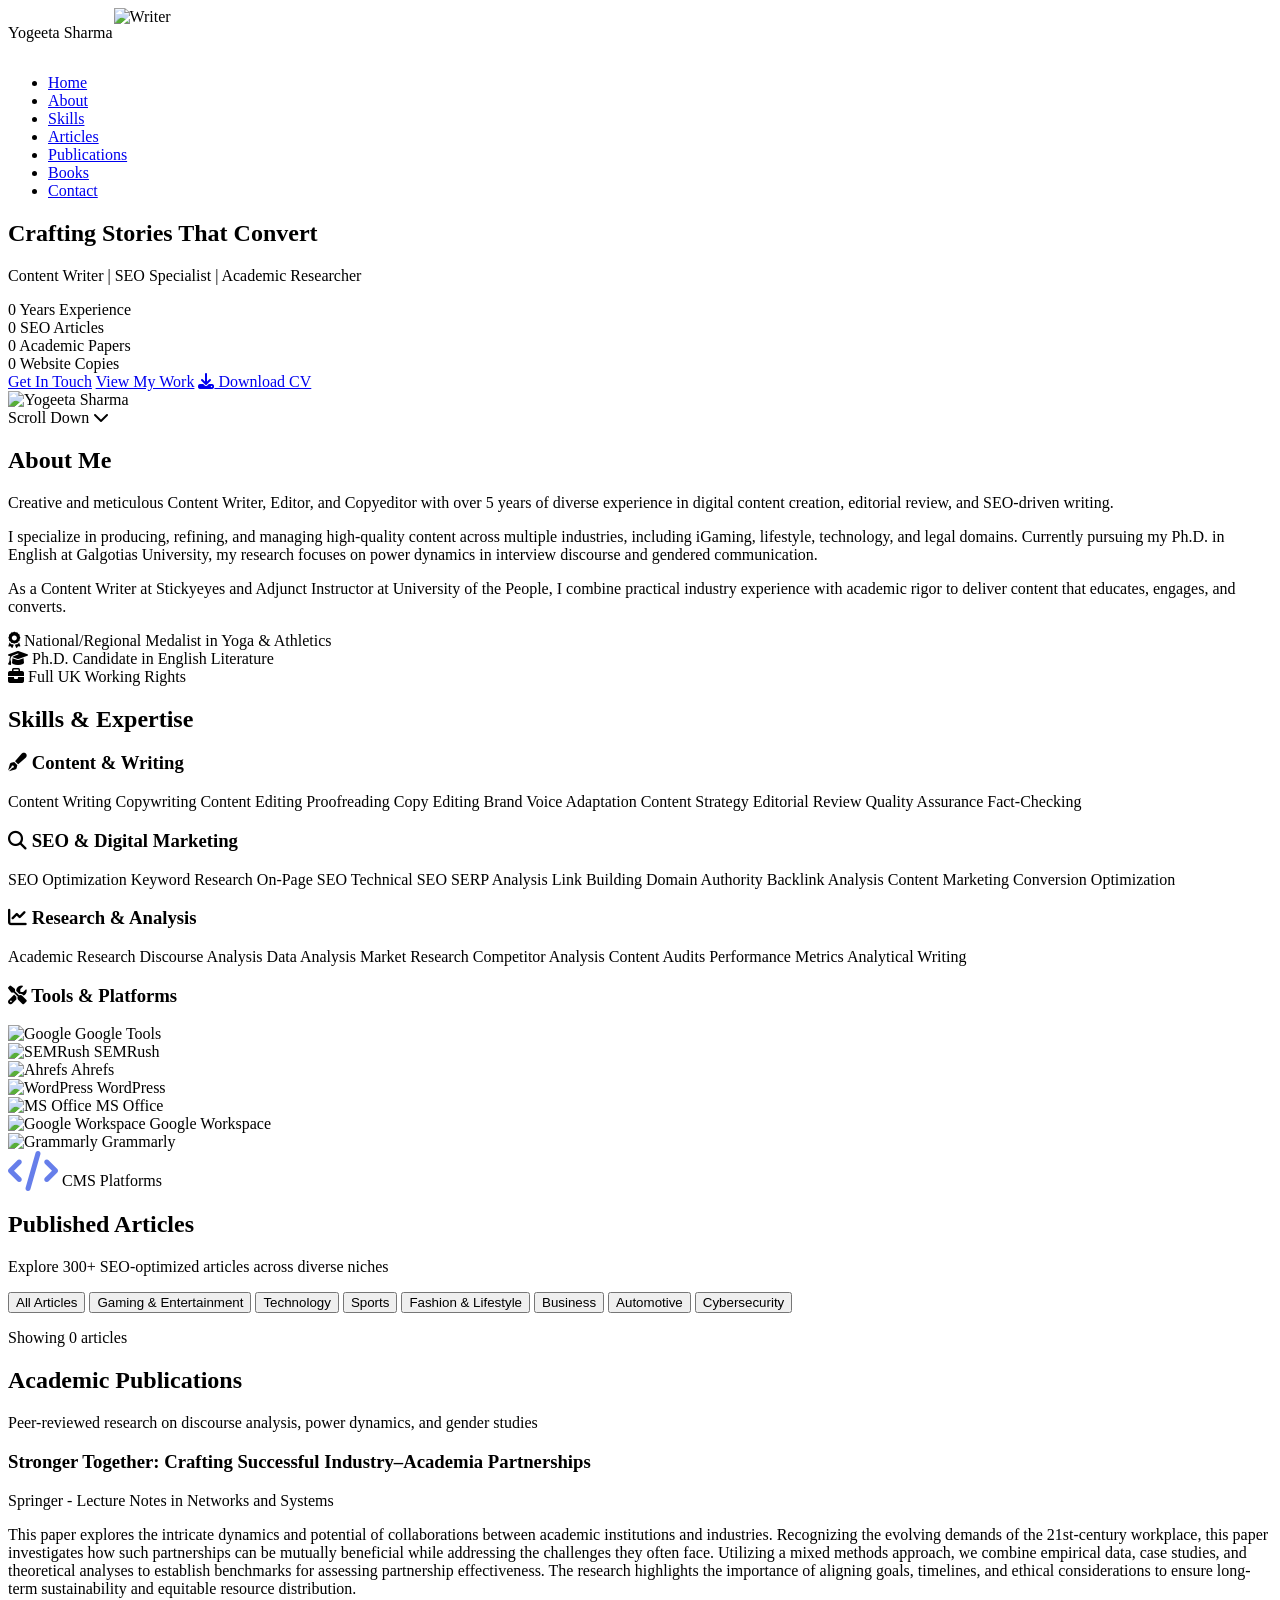
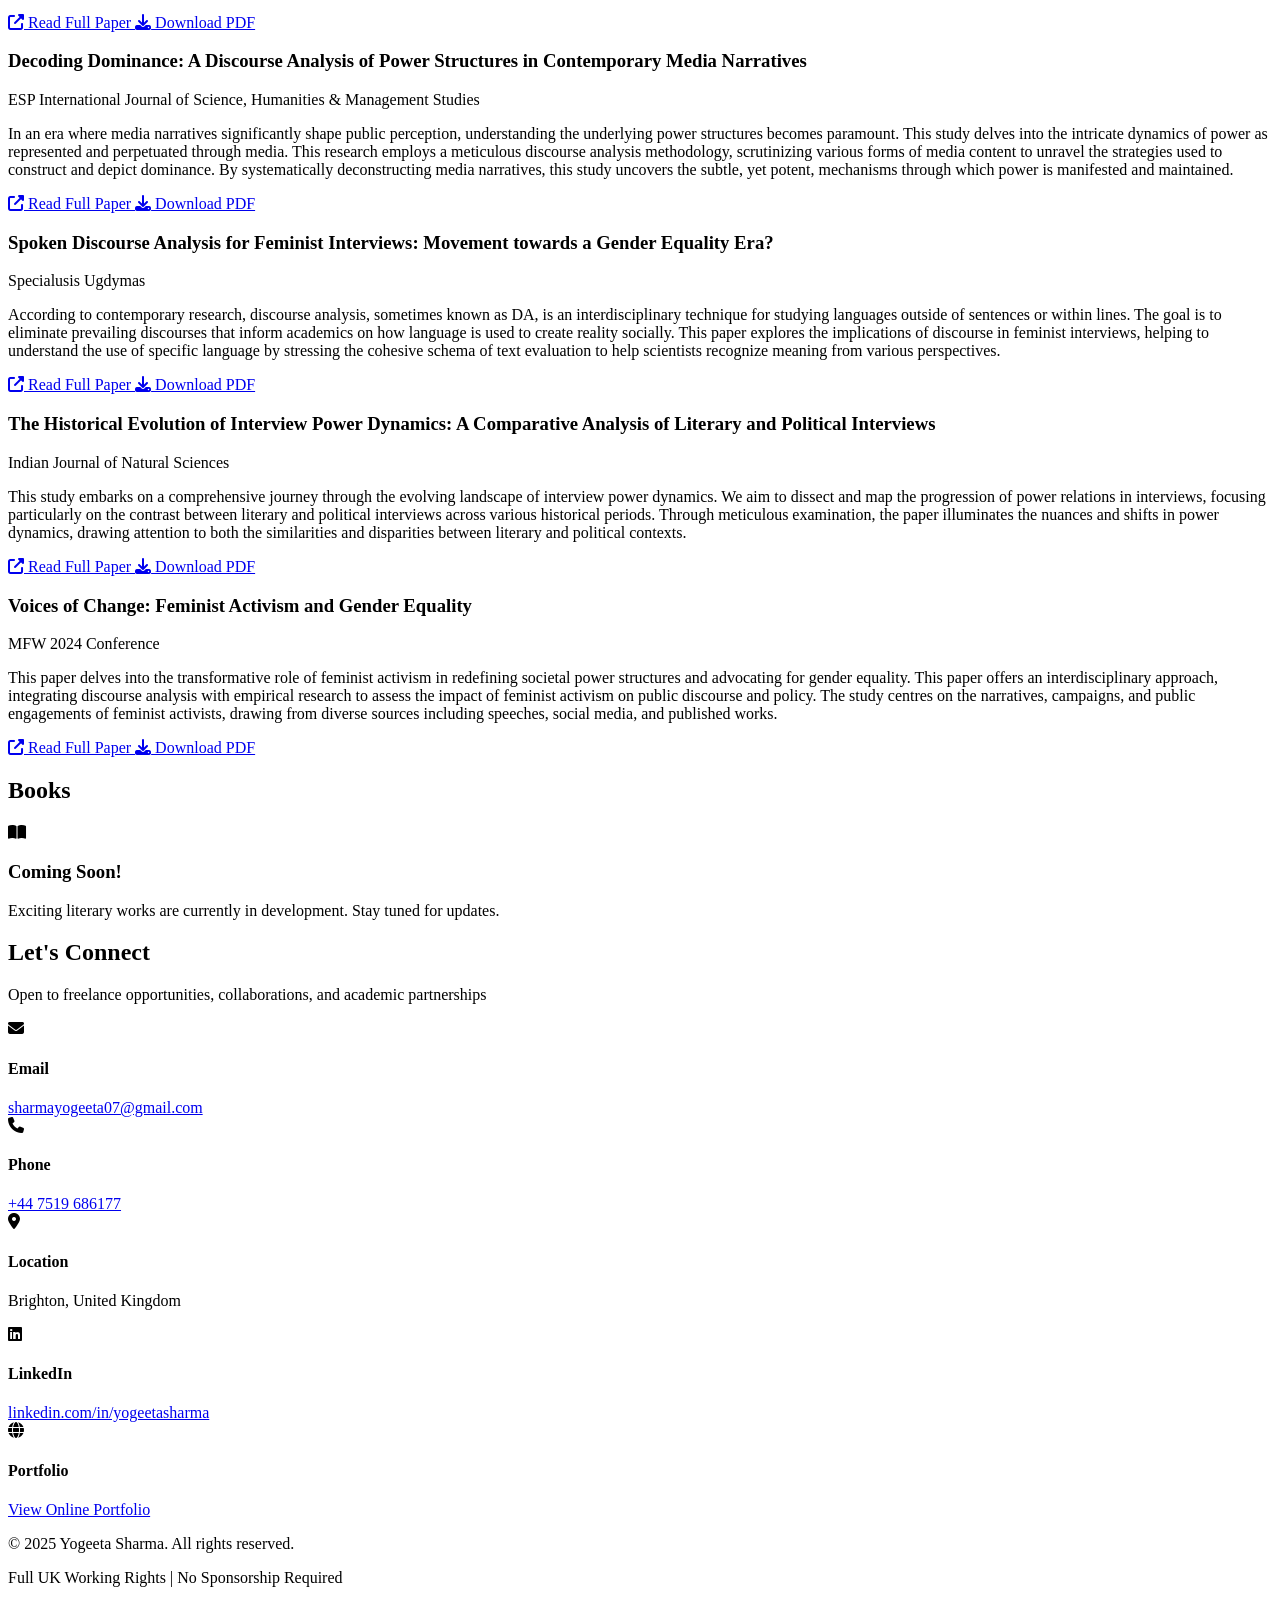
==== commit 14e4fd96: "Update index.html" ====
--- a/index.html
+++ b/index.html
@@ -3,1176 +3,428 @@
 <head>
     <meta charset="UTF-8">
     <meta name="viewport" content="width=device-width, initial-scale=1.0">
-    <title>Yogeeta Sharma - Content Writer Portfolio</title>
-    <style>
-        * {
-            margin: 0;
-            padding: 0;
-            box-sizing: border-box;
-        }
-
-        body {
-            font-family: 'Inter', -apple-system, BlinkMacSystemFont, 'Segoe UI', Roboto, sans-serif;
-            line-height: 1.6;
-            color: #2c3e50;
-            background: #f8fafc;
-            overflow-x: hidden;
-        }
-
-        .container {
-            max-width: 1200px;
-            margin: 0 auto;
-            background: white;
-            box-shadow: 0 0 60px rgba(0, 0, 0, 0.08);
-            min-height: 100vh;
-        }
-
-        .sidebar {
-            position: fixed;
-            left: 0;
-            top: 0;
-            width: 280px;
-            height: 100vh;
-            background: linear-gradient(180deg, #1e293b 0%, #334155 100%);
-            z-index: 1000;
-            transition: transform 0.3s ease;
-            overflow-y: auto;
-        }
-
-        .sidebar.mobile-hidden {
-            transform: translateX(-100%);
-        }
-
-        .profile-section {
-            text-align: center;
-            padding: 40px 30px;
-            border-bottom: 1px solid rgba(255, 255, 255, 0.1);
-        }
-
-        .profile-photo {
-            width: 120px;
-            height: 120px;
-            border-radius: 50%;
-            background: linear-gradient(135deg, #3b82f6 0%, #1d4ed8 100%);
-            display: flex;
-            align-items: center;
-            justify-content: center;
-            font-size: 40px;
-            color: white;
-            font-weight: 600;
-            margin: 0 auto 20px;
-            border: 4px solid rgba(255, 255, 255, 0.1);
-            transition: transform 0.3s ease;
-        }
-
-        .profile-photo:hover {
-            transform: scale(1.05);
-        }
-
-        .profile-name {
-            color: white;
-            font-size: 1.4em;
-            font-weight: 600;
-            margin-bottom: 8px;
-        }
-
-        .profile-title {
-            color: #94a3b8;
-            font-size: 0.95em;
-            margin-bottom: 20px;
-        }
-
-        .contact-info {
-            color: #cbd5e1;
-            font-size: 0.85em;
-            line-height: 1.8;
-        }
-
-        .contact-info a {
-            color: #60a5fa;
-            text-decoration: none;
-            transition: color 0.3s ease;
-        }
-
-        .contact-info a:hover {
-            color: #3b82f6;
-        }
-
-        .nav-menu {
-            padding: 20px 0;
-        }
-
-        .nav-item {
-            display: block;
-            width: 100%;
-            padding: 15px 30px;
-            background: none;
-            border: none;
-            color: #cbd5e1;
-            text-align: left;
-            font-size: 0.95em;
-            font-weight: 500;
-            cursor: pointer;
-            transition: all 0.3s ease;
-            border-left: 3px solid transparent;
-            position: relative;
-        }
-
-        .nav-item:hover {
-            background: rgba(255, 255, 255, 0.05);
-            color: white;
-            border-left-color: #3b82f6;
-        }
-
-        .nav-item.active {
-            background: rgba(59, 130, 246, 0.1);
-            color: white;
-            border-left-color: #3b82f6;
-        }
-
-        .main-content {
-            margin-left: 280px;
-            min-height: 100vh;
-            padding: 40px 50px;
-            background: white;
-        }
-
-        .mobile-header {
-            display: none;
-            position: fixed;
-            top: 0;
-            left: 0;
-            right: 0;
-            background: #1e293b;
-            color: white;
-            padding: 15px 20px;
-            z-index: 1001;
-            align-items: center;
-            justify-content: space-between;
-        }
-
-        .mobile-toggle {
-            background: none;
-            border: none;
-            color: white;
-            font-size: 24px;
-            cursor: pointer;
-        }
-
-        .section {
-            display: none;
-            animation: fadeIn 0.5s ease-in-out;
-        }
-
-        .section.active {
-            display: block;
-        }
-
-        @keyframes fadeIn {
-            from { opacity: 0; transform: translateY(20px); }
-            to { opacity: 1; transform: translateY(0); }
-        }
-
-        .section-header {
-            margin-bottom: 40px;
-            padding-bottom: 20px;
-            border-bottom: 2px solid #e2e8f0;
-        }
-
-        .section-title {
-            font-size: 2.5em;
-            font-weight: 700;
-            color: #1e293b;
-            margin-bottom: 10px;
-        }
-
-        .section-subtitle {
-            color: #64748b;
-            font-size: 1.1em;
-        }
-
-        .stats-grid {
-            display: grid;
-            grid-template-columns: repeat(auto-fit, minmax(200px, 1fr));
-            gap: 30px;
-            margin-bottom: 50px;
-        }
-
-        .stat-card {
-            background: white;
-            padding: 30px;
-            border-radius: 12px;
-            text-align: center;
-            border: 1px solid #e2e8f0;
-            transition: all 0.3s ease;
-            position: relative;
-            overflow: hidden;
-        }
-
-        .stat-card::before {
-            content: '';
-            position: absolute;
-            top: 0;
-            left: 0;
-            width: 100%;
-            height: 4px;
-            background: linear-gradient(90deg, #3b82f6, #1d4ed8);
-        }
-
-        .stat-card:hover {
-            transform: translateY(-5px);
-            box-shadow: 0 20px 40px rgba(0, 0, 0, 0.1);
-        }
-
-        .stat-number {
-            font-size: 2.5em;
-            font-weight: 700;
-            color: #1e293b;
-            margin-bottom: 10px;
-        }
-
-        .stat-label {
-            color: #64748b;
-            font-weight: 500;
-        }
-
-        .hero-section {
-            text-align: center;
-            padding: 60px 0;
-            background: linear-gradient(135deg, #f8fafc 0%, #e2e8f0 100%);
-            border-radius: 16px;
-            margin-bottom: 50px;
-        }
-
-        .hero-title {
-            font-size: 3em;
-            font-weight: 700;
-            color: #1e293b;
-            margin-bottom: 20px;
-        }
-
-        .hero-subtitle {
-            font-size: 1.3em;
-            color: #475569;
-            margin-bottom: 30px;
-            max-width: 600px;
-            margin-left: auto;
-            margin-right: auto;
-        }
-
-        .cta-buttons {
-            display: flex;
-            gap: 20px;
-            justify-content: center;
-            flex-wrap: wrap;
-        }
-
-        .btn-primary {
-            background: linear-gradient(135deg, #3b82f6 0%, #1d4ed8 100%);
-            color: white;
-            padding: 14px 28px;
-            border: none;
-            border-radius: 8px;
-            font-weight: 600;
-            text-decoration: none;
-            display: inline-block;
-            cursor: pointer;
-            transition: all 0.3s ease;
-        }
-
-        .btn-primary:hover {
-            transform: translateY(-2px);
-            box-shadow: 0 10px 25px rgba(59, 130, 246, 0.3);
-        }
-
-        .btn-secondary {
-            background: transparent;
-            color: #3b82f6;
-            padding: 14px 28px;
-            border: 2px solid #3b82f6;
-            border-radius: 8px;
-            font-weight: 600;
-            text-decoration: none;
-            display: inline-block;
-            cursor: pointer;
-            transition: all 0.3s ease;
-        }
-
-        .btn-secondary:hover {
-            background: #3b82f6;
-            color: white;
-        }
-
-        .experience-timeline {
-            position: relative;
-        }
-
-        .experience-timeline::before {
-            content: '';
-            position: absolute;
-            left: 20px;
-            top: 0;
-            bottom: 0;
-            width: 2px;
-            background: #e2e8f0;
-        }
-
-        .experience-item {
-            position: relative;
-            margin-left: 60px;
-            margin-bottom: 40px;
-            background: white;
-            padding: 30px;
-            border-radius: 12px;
-            border: 1px solid #e2e8f0;
-            transition: all 0.3s ease;
-        }
-
-        .experience-item::before {
-            content: '';
-            position: absolute;
-            left: -48px;
-            top: 30px;
-            width: 16px;
-            height: 16px;
-            background: #3b82f6;
-            border-radius: 50%;
-            border: 4px solid white;
-            box-shadow: 0 0 0 2px #e2e8f0;
-        }
-
-        .experience-item:hover {
-            transform: translateX(10px);
-            box-shadow: 0 10px 30px rgba(0, 0, 0, 0.1);
-        }
-
-        .job-title {
-            font-size: 1.3em;
-            font-weight: 600;
-            color: #1e293b;
-            margin-bottom: 8px;
-        }
-
-        .company {
-            color: #3b82f6;
-            font-weight: 600;
-            margin-bottom: 5px;
-        }
-
-        .date {
-            color: #64748b;
-            font-size: 0.9em;
-            margin-bottom: 15px;
-        }
-
-        .experience-description {
-            color: #475569;
-            line-height: 1.7;
-        }
-
-        .experience-description ul {
-            margin-left: 20px;
-            margin-top: 10px;
-        }
-
-        .experience-description li {
-            margin-bottom: 8px;
-        }
-
-        .education-grid {
-            display: grid;
-            gap: 30px;
-        }
-
-        .education-item {
-            background: white;
-            padding: 30px;
-            border-radius: 12px;
-            border: 1px solid #e2e8f0;
-            transition: all 0.3s ease;
-        }
-
-        .education-item:hover {
-            transform: translateY(-5px);
-            box-shadow: 0 15px 35px rgba(0, 0, 0, 0.1);
-        }
-
-        .degree {
-            font-size: 1.3em;
-            font-weight: 600;
-            color: #1e293b;
-            margin-bottom: 8px;
-        }
-
-        .institution {
-            color: #3b82f6;
-            font-weight: 600;
-            margin-bottom: 5px;
-        }
-
-        .articles-grid {
-            display: grid;
-            grid-template-columns: repeat(auto-fit, minmax(350px, 1fr));
-            gap: 30px;
-            margin-bottom: 40px;
-        }
-
-        .article-card {
-            background: white;
-            border-radius: 12px;
-            border: 1px solid #e2e8f0;
-            overflow: hidden;
-            transition: all 0.3s ease;
-        }
-
-        .article-card:hover {
-            transform: translateY(-8px);
-            box-shadow: 0 20px 40px rgba(0, 0, 0, 0.1);
-        }
-
-        .article-header {
-            background: linear-gradient(135deg, #f1f5f9 0%, #e2e8f0 100%);
-            padding: 20px;
-        }
-
-        .article-category {
-            background: #3b82f6;
-            color: white;
-            padding: 4px 12px;
-            border-radius: 12px;
-            font-size: 0.8em;
-            font-weight: 500;
-            display: inline-block;
-            margin-bottom: 15px;
-        }
-
-        .article-title {
-            font-size: 1.2em;
-            font-weight: 600;
-            color: #1e293b;
-            margin-bottom: 10px;
-        }
-
-        .article-content {
-            padding: 20px;
-        }
-
-        .article-description {
-            color: #64748b;
-            line-height: 1.6;
-            margin-bottom: 20px;
-        }
-
-        .article-link {
-            color: #3b82f6;
-            text-decoration: none;
-            font-weight: 600;
-            display: inline-flex;
-            align-items: center;
-            gap: 5px;
-            transition: color 0.3s ease;
-        }
-
-        .article-link:hover {
-            color: #1d4ed8;
-        }
-
-        .publication-item {
-            background: white;
-            padding: 30px;
-            border-radius: 12px;
-            margin-bottom: 30px;
-            border: 1px solid #e2e8f0;
-            transition: all 0.3s ease;
-        }
-
-        .publication-item:hover {
-            transform: translateY(-5px);
-            box-shadow: 0 15px 35px rgba(0, 0, 0, 0.1);
-        }
-
-        .publication-title {
-            font-size: 1.3em;
-            font-weight: 600;
-            color: #1e293b;
-            margin-bottom: 10px;
-        }
-
-        .journal {
-            color: #3b82f6;
-            font-weight: 600;
-            margin-bottom: 15px;
-        }
-
-        .abstract {
-            background: #f8fafc;
-            padding: 20px;
-            border-radius: 8px;
-            margin: 20px 0;
-            line-height: 1.7;
-            border-left: 4px solid #3b82f6;
-            color: #475569;
-        }
-
-        .publication-links {
-            display: flex;
-            gap: 15px;
-            flex-wrap: wrap;
-            margin-top: 20px;
-        }
-
-        .pub-link {
-            background: #3b82f6;
-            color: white;
-            padding: 10px 20px;
-            border-radius: 6px;
-            text-decoration: none;
-            font-size: 0.9em;
-            font-weight: 500;
-            transition: all 0.3s ease;
-        }
-
-        .pub-link:hover {
-            background: #1d4ed8;
-            transform: translateY(-2px);
-        }
-
-        .skills-section {
-            display: grid;
-            grid-template-columns: 1fr 1fr;
-            gap: 40px;
-            margin-bottom: 40px;
-        }
-
-        .skills-chart {
-            background: white;
-            padding: 30px;
-            border-radius: 12px;
-            border: 1px solid #e2e8f0;
-        }
-
-        .skills-chart h3 {
-            color: #1e293b;
-            margin-bottom: 25px;
-            font-size: 1.3em;
-        }
-
-        .skill-bar {
-            margin-bottom: 25px;
-        }
-
-        .skill-name {
-            font-weight: 600;
-            margin-bottom: 8px;
-            color: #1e293b;
-            display: flex;
-            justify-content: space-between;
-        }
-
-        .skill-progress {
-            width: 100%;
-            height: 8px;
-            background: #e2e8f0;
-            border-radius: 4px;
-            overflow: hidden;
-        }
-
-        .skill-fill {
-            height: 100%;
-            background: linear-gradient(90deg, #3b82f6, #1d4ed8);
-            border-radius: 4px;
-            transition: width 2s ease;
-        }
-
-        .skills-grid {
-            display: grid;
-            grid-template-columns: repeat(auto-fit, minmax(250px, 1fr));
-            gap: 20px;
-        }
-
-        .skill-tile {
-            background: white;
-            padding: 20px;
-            border-radius: 12px;
-            border: 1px solid #e2e8f0;
-            text-align: center;
-            font-weight: 500;
-            color: #1e293b;
-            transition: all 0.3s ease;
-        }
-
-        .skill-tile:hover {
-            transform: translateY(-3px);
-            box-shadow: 0 10px 25px rgba(0, 0, 0, 0.1);
-            border-color: #3b82f6;
-        }
-
-        .tools-section {
-            background: white;
-            padding: 30px;
-            border-radius: 12px;
-            border: 1px solid #e2e8f0;
-            margin-top: 30px;
-        }
-
-        .tools-section h3 {
-            color: #1e293b;
-            margin-bottom: 20px;
-            font-size: 1.3em;
-        }
-
-        .tools-category {
-            margin-bottom: 20px;
-        }
-
-        .tools-category strong {
-            color: #3b82f6;
-            display: block;
-            margin-bottom: 8px;
-        }
-
-        .show-more-btn {
-            background: transparent;
-            color: #3b82f6;
-            padding: 12px 30px;
-            border: 2px solid #3b82f6;
-            border-radius: 8px;
-            cursor: pointer;
-            font-weight: 600;
-            margin: 30px auto;
-            display: block;
-            transition: all 0.3s ease;
-        }
-
-        .show-more-btn:hover {
-            background: #3b82f6;
-            color: white;
-        }
-
-        .hidden {
-            display: none;
-        }
-
-        @media (max-width: 768px) {
-            .sidebar {
-                transform: translateX(-100%);
-            }
-
-            .sidebar.mobile-visible {
-                transform: translateX(0);
-            }
-
-            .mobile-header {
-                display: flex;
-            }
-
-            .main-content {
-                margin-left: 0;
-                padding: 80px 20px 40px;
-            }
-
-            .hero-title {
-                font-size: 2em;
-            }
-
-            .section-title {
-                font-size: 2em;
-            }
-
-            .skills-section {
-                grid-template-columns: 1fr;
-            }
-
-            .cta-buttons {
-                flex-direction: column;
-                align-items: center;
-            }
-
-            .experience-item {
-                margin-left: 0;
-            }
-
-            .experience-timeline::before {
-                display: none;
-            }
-
-            .experience-item::before {
-                display: none;
-            }
-        }
-    </style>
+    <title>Yogeeta Sharma | Content Writer, Editor & SEO Specialist</title>
+    <meta name="description" content="Yogeeta Sharma - Creative Content Writer, Editor, and PhD Researcher specializing in SEO-optimized content, digital marketing, and discourse analysis.">
+    <link rel="stylesheet" href="src/yogeeta-styles.css">
+    <link rel="preconnect" href="https://fonts.googleapis.com">
+    <link rel="preconnect" href="https://fonts.gstatic.com" crossorigin>
+    <link href="https://fonts.googleapis.com/css2?family=Playfair+Display:wght@400;600;700&family=Lato:wght@300;400;700&display=swap" rel="stylesheet">
+    <link rel="stylesheet" href="https://cdnjs.cloudflare.com/ajax/libs/font-awesome/6.4.0/css/all.min.css">
 </head>
 <body>
-    <div class="mobile-header">
-        <h3>Yogeeta Sharma</h3>
-        <button class="mobile-toggle" onclick="toggleSidebar()">☰</button>
-    </div>
-
-    <div class="sidebar" id="sidebar">
-        <div class="profile-section">
-            <div class="profile-photo">YS</div>
-            <div class="profile-name">Yogeeta Sharma</div>
-            <div class="profile-title">Ph.D. Scholar & Content Writer</div>
-            <div class="contact-info">
-                <div>📧 <a href="mailto:sharmayogeeta07@gmail.com">sharmayogeeta07@gmail.com</a></div>
-                <div>📱 <a href="tel:+447519686177">07519686177</a></div>
-                <div>📍 Brighton, UK</div>
-                <div>💼 <a href="https://linkedin.com/in/yogeetasharma/">LinkedIn</a></div>
-            </div>
-        </div>
-        
-        <nav class="nav-menu">
-            <button class="nav-item active" onclick="showSection('home')">Home</button>
-            <button class="nav-item" onclick="showSection('experience')">Experience</button>
-            <button class="nav-item" onclick="showSection('education')">Education</button>
-            <button class="nav-item" onclick="showSection('articles')">Articles</button>
-            <button class="nav-item" onclick="showSection('publications')">Publications</button>
-            <button class="nav-item" onclick="showSection('about')">About</button>
-        </nav>
-    </div>
-
-    <div class="main-content">
-        <div id="home" class="section active">
-            <div class="hero-section">
-                <h1 class="hero-title">Yogeeta Sharma</h1>
-                <p class="hero-subtitle">Creative and meticulous Content Writer, Editor, and Copyeditor with over 4 years of diverse experience in digital content creation, editorial review, and SEO-driven writing.</p>
-                <div class="cta-buttons">
-                    <a href="#" class="btn-primary">Download CV</a>
-                    <a href="#" class="btn-secondary">View Portfolio</a>
-                </div>
-            </div>
-
-            <div class="stats-grid">
-                <div class="stat-card">
-                    <div class="stat-number">250+</div>
-                    <div class="stat-label">Articles Written</div>
-                </div>
-                <div class="stat-card">
-                    <div class="stat-number">17</div>
-                    <div class="stat-label">Website Copies</div>
-                </div>
-                <div class="stat-card">
-                    <div class="stat-number">11</div>
-                    <div class="stat-label">Edited Contents</div>
-                </div>
-                <div class="stat-card">
-                    <div class="stat-number">4+</div>
-                    <div class="stat-label">Years Experience</div>
-                </div>
-                <div class="stat-card">
-                    <div class="stat-number">5</div>
-                    <div class="stat-label">Research Publications</div>
-                </div>
-                <div class="stat-card">
-                    <div class="stat-number">100%</div>
-                    <div class="stat-label">SEO Optimized</div>
-                </div>
-            </div>
-        </div>
-
-        <div id="experience" class="section">
-            <div class="section-header">
-                <h2 class="section-title">Professional Experience</h2>
-                <p class="section-subtitle">A timeline of my professional journey in content writing and digital marketing</p>
-            </div>
+    <!-- Navigation -->
+    <nav id="navbar">
+        <div class="nav-container">
+            <div class="logo" style="display: flex; align-items: center; gap: 1px;">
+				Yogeeta Sharma <img src="src/quill.png" alt="Writer" style="height: 50px;">
+			</div>
+            <ul class="nav-menu">
+                <li><a href="#home" class="nav-link">Home</a></li>
+                <li><a href="#about" class="nav-link">About</a></li>
+                <li><a href="#skills" class="nav-link">Skills</a></li>
+                <li><a href="#articles" class="nav-link">Articles</a></li>
+                <li><a href="#publications" class="nav-link">Publications</a></li>
+                <li><a href="#books" class="nav-link">Books</a></li>
+                <li><a href="#contact" class="nav-link">Contact</a></li>
+            </ul>
+            <div class="hamburger">
+                <span></span>
+                <span></span>
+                <span></span>
+            </div>
+        </div>
+    </nav>
+
+    <!-- Hero Section -->
+    <section id="home" class="hero">
+        <div class="hero-content">
+            <div class="hero-text">
+                <h1 class="hero-title">
+                    <span class="title-line">Crafting Stories</span>
+                    <span class="title-line">That Convert</span>
+                </h1>
+                <p class="hero-subtitle">Content Writer | SEO Specialist | Academic Researcher</p>
+                <div class="hero-stats">
+                    <div class="stat-item">
+                        <span class="stat-number" data-target="5">0</span>
+                        <span class="stat-label">Years Experience</span>
+                    </div>
+                    <div class="stat-item">
+                        <span class="stat-number" data-target="300">0</span>
+                        <span class="stat-label">SEO Articles</span>
+                    </div>
+                    <div class="stat-item">
+                        <span class="stat-number" data-target="5">0</span>
+                        <span class="stat-label">Academic Papers</span>
+                    </div>
+                    <div class="stat-item">
+                        <span class="stat-number" data-target="18">0</span>
+                        <span class="stat-label">Website Copies</span>
+                    </div>
+                </div>
+                <div class="hero-cta">
+                    <a href="#contact" class="btn btn-primary">Get In Touch</a>
+                    <a href="#articles" class="btn btn-secondary">View My Work</a>
+					<a href="pdfs/Yogeeta_Sharma_CV_Sep_2025.pdf" download class="btn btn-secondary">
+						<i class="fas fa-download"></i> Download CV
+					</a>
+                </div>
+            </div>
+            <div class="hero-image">
+                <!-- Photo placeholder -->
+                <div class="profile-image-container">
+                    <img src="src/profile.jpeg" alt="Yogeeta Sharma" class="profile-image">
+                    <div class="image-overlay"></div>
+                </div>
+            </div>
+        </div>
+        <div class="scroll-indicator">
+            <span>Scroll Down</span>
+            <i class="fas fa-chevron-down"></i>
+        </div>
+    </section>
+
+    <!-- About Section -->
+    <section id="about" class="about">
+        <div class="container">
+            <h2 class="section-title">About Me</h2>
+            <div class="about-content">
+                <div class="about-text">
+                    <p class="lead">Creative and meticulous Content Writer, Editor, and Copyeditor with over 5 years of diverse experience in digital content creation, editorial review, and SEO-driven writing.</p>
+                    <p>I specialize in producing, refining, and managing high-quality content across multiple industries, including iGaming, lifestyle, technology, and legal domains. Currently pursuing my Ph.D. in English at Galgotias University, my research focuses on power dynamics in interview discourse and gendered communication.</p>
+                    <p>As a Content Writer at Stickyeyes and Adjunct Instructor at University of the People, I combine practical industry experience with academic rigor to deliver content that educates, engages, and converts.</p>
+                    <div class="about-highlights">
+                        <div class="highlight-item">
+                            <i class="fas fa-award"></i>
+                            <span>National/Regional Medalist in Yoga & Athletics</span>
+                        </div>
+                        <div class="highlight-item">
+                            <i class="fas fa-graduation-cap"></i>
+                            <span>Ph.D. Candidate in English Literature</span>
+                        </div>
+                        <div class="highlight-item">
+                            <i class="fas fa-briefcase"></i>
+                            <span>Full UK Working Rights</span>
+                        </div>
+                    </div>
+                </div>
+            </div>
+        </div>
+    </section>
+
+    <!-- Skills Section -->
+    <section id="skills" class="skills">
+        <div class="container">
+            <h2 class="section-title">Skills & Expertise</h2>
             
-            <div class="experience-timeline">
-                <div class="experience-item">
-                    <h3 class="job-title">Content Writer</h3>
-                    <div class="company">Stickyeyes United Kingdom</div>
-                    <div class="date">April 2023 – Present</div>
-                    <div class="experience-description">
-                        <ul>
-                            <li>Write SEO-optimized, audience-targeted content across diverse niches including iGaming, lifestyle, automotive, tech, and sports</li>
-                            <li>Incorporate keyword research and SERP analysis to improve article ranking</li>
-                            <li>Produce conversion-focused ad content aligned with brand voice and digital marketing goals</li>
-                            <li>Perform thorough fact-checking, apply brand style guides, and ensure content clarity and coherence</li>
-                            <li>Manage quick turnaround deliverables while maintaining tone consistency and editorial accuracy</li>
-                        </ul>
-                    </div>
-                </div>
-
-                <div class="experience-item">
-                    <h3 class="job-title">Adjunct Instructor</h3>
-                    <div class="company">University of the People (Remote)</div>
-                    <div class="date">June 2024 – Present</div>
-                    <div class="experience-description">
-                        <ul>
-                            <li>Teach English Composition to undergraduates, emphasizing academic writing and research skills</li>
-                            <li>Provide editorial guidance to students, supporting their content development skills</li>
-                            <li>Deliver personalized feedback and maintain high engagement in virtual classrooms</li>
-                            <li>Design assessments aligned with learning objectives and institutional standards</li>
-                        </ul>
-                    </div>
-                </div>
-
-                <div class="experience-item">
-                    <h3 class="job-title">Customer Service Assistant</h3>
-                    <div class="company">Ontrak Recruitment and Training, Brighton, UK</div>
-                    <div class="date">August 2023 – Present</div>
-                    <div class="experience-description">
-                        <ul>
-                            <li>Deliver excellent customer support by resolving inquiries and guiding commuters through real-time updates</li>
-                            <li>Use internal CRM and communication systems for issue tracking and safety protocol management</li>
-                            <li>Maintain a clean, efficient environment and provide frontline service aligned with customer experience standards</li>
-                        </ul>
-                    </div>
-                </div>
-
-                <div class="experience-item">
-                    <h3 class="job-title">Legal Content Writing Analyst</h3>
-                    <div class="company">mStarlex Solutions Pvt. Ltd, Gurugram, India</div>
-                    <div class="date">July 2022 – January 2023</div>
-                    <div class="experience-description">
-                        <ul>
-                            <li>Create legal content and visa-related articles using structured formats and compliance checks</li>
-                            <li>Monitor international legislation and synthesize updates into client-ready materials</li>
-                            <li>Deliver high-volume, accurate copy under strict deadlines</li>
-                        </ul>
-                    </div>
-                </div>
-
-                <div class="experience-item">
-                    <h3 class="job-title">TGT English Teacher</h3>
-                    <div class="company">Ascent International School, Greater Noida, India</div>
-                    <div class="date">July 2021 – April 2022</div>
-                    <div class="experience-description">
-                        <ul>
-                            <li>Develop and deliver curriculum-aligned lesson plans for secondary school students</li>
-                            <li>Conduct evaluations, progress reporting, and digital class coordination via Google Classroom</li>
-                        </ul>
-                    </div>
-                </div>
-            </div>
-        </div>
-
-        <div id="education" class="section">
-            <div class="section-header">
-                <h2 class="section-title">Education</h2>
-                <p class="section-subtitle">Academic foundation in English literature and linguistics</p>
-            </div>
+            <div class="skills-grid">
+                <!-- Content & Writing -->
+                <div class="skill-category">
+                    <h3><i class="fas fa-pen-fancy"></i> Content & Writing</h3>
+                    <div class="skill-tags">
+                        <span class="skill-tag">Content Writing</span>
+                        <span class="skill-tag">Copywriting</span>
+                        <span class="skill-tag">Content Editing</span>
+                        <span class="skill-tag">Proofreading</span>
+                        <span class="skill-tag">Copy Editing</span>
+                        <span class="skill-tag">Brand Voice Adaptation</span>
+                        <span class="skill-tag">Content Strategy</span>
+                        <span class="skill-tag">Editorial Review</span>
+                        <span class="skill-tag">Quality Assurance</span>
+                        <span class="skill-tag">Fact-Checking</span>
+                    </div>
+                </div>
+
+                <!-- SEO & Digital Marketing -->
+                <div class="skill-category">
+                    <h3><i class="fas fa-search"></i> SEO & Digital Marketing</h3>
+                    <div class="skill-tags">
+                        <span class="skill-tag">SEO Optimization</span>
+                        <span class="skill-tag">Keyword Research</span>
+                        <span class="skill-tag">On-Page SEO</span>
+                        <span class="skill-tag">Technical SEO</span>
+                        <span class="skill-tag">SERP Analysis</span>
+                        <span class="skill-tag">Link Building</span>
+                        <span class="skill-tag">Domain Authority</span>
+                        <span class="skill-tag">Backlink Analysis</span>
+                        <span class="skill-tag">Content Marketing</span>
+                        <span class="skill-tag">Conversion Optimization</span>
+                    </div>
+                </div>
+
+                <!-- Research & Analysis -->
+                <div class="skill-category">
+                    <h3><i class="fas fa-chart-line"></i> Research & Analysis</h3>
+                    <div class="skill-tags">
+                        <span class="skill-tag">Academic Research</span>
+                        <span class="skill-tag">Discourse Analysis</span>
+                        <span class="skill-tag">Data Analysis</span>
+                        <span class="skill-tag">Market Research</span>
+                        <span class="skill-tag">Competitor Analysis</span>
+                        <span class="skill-tag">Content Audits</span>
+                        <span class="skill-tag">Performance Metrics</span>
+                        <span class="skill-tag">Analytical Writing</span>
+                    </div>
+                </div>
+
+                <!-- Tools & Platforms -->
+                <div class="skill-category">
+                    <h3><i class="fas fa-tools"></i> Tools & Platforms</h3>
+                    <div class="tool-logos">
+                        <div class="tool-item">
+                            <img src="https://cdn.worldvectorlogo.com/logos/google-g-2015.svg" alt="Google">
+                            <span>Google Tools</span>
+                        </div>
+                        <div class="tool-item">
+                            <img src="https://prowly-prod.s3.eu-west-1.amazonaws.com/uploads/60169/assets/601039/large-76a270657e9a0d62548da88a48ae0042.png" alt="SEMRush">
+                            <span>SEMRush</span>
+                        </div>
+                        <div class="tool-item">
+                            <img src="https://ahrefs.com/assets/esbuild/primary-light-H2PY2LGX.png" alt="Ahrefs">
+                            <span>Ahrefs</span>
+                        </div>
+                        <div class="tool-item">
+                            <img src="https://cdn.worldvectorlogo.com/logos/wordpress-icon-1.svg" alt="WordPress">
+                            <span>WordPress</span>
+                        </div>
+                        <div class="tool-item">
+                            <img src="https://cdn.worldvectorlogo.com/logos/microsoft-office-2013.svg" alt="MS Office">
+                            <span>MS Office</span>
+                        </div>
+                        <div class="tool-item">
+                            <img src="https://cdn.worldvectorlogo.com/logos/logo-google-workspace.svg" alt="Google Workspace">
+                            <span>Google Workspace</span>
+                        </div>
+                        <div class="tool-item">
+                            <img src="https://cdn.worldvectorlogo.com/logos/grammarly-1.svg" alt="Grammarly">
+                            <span>Grammarly</span>
+                        </div>
+                        <div class="tool-item">
+                            <i class="fas fa-code" style="font-size: 2.5rem; color: #667eea;"></i>
+                            <span>CMS Platforms</span>
+                        </div>
+                    </div>
+                </div>
+            </div>
+        </div>
+    </section>
+
+    <!-- Articles Section -->
+    <section id="articles" class="articles">
+        <div class="container">
+            <h2 class="section-title">Published Articles</h2>
+            <p class="section-subtitle">Explore 300+ SEO-optimized articles across diverse niches</p>
             
-            <div class="education-grid">
-                <div class="education-item">
-                    <h3 class="degree">Ph.D. in English</h3>
-                    <div class="institution">Galgotias University, Greater Noida, India</div>
-                    <div class="date">August 2021 – Present</div>
-                    <p><strong>Thesis Title:</strong> Power Dynamics in Interview Discourse and Gendered Communication</p>
-                </div>
-
-                <div class="education-item">
-                    <h3 class="degree">Masters in English</h3>
-                    <div class="institution">IGNOU, Delhi, India</div>
-                    <div class="date">June 2016 – May 2018</div>
-                </div>
-
-                <div class="education-item">
-                    <h3 class="degree">Bachelors in English</h3>
-                    <div class="institution">IGNOU, Delhi, India</div>
-                    <div class="date">August 2013 – June 2016</div>
-                </div>
-            </div>
-        </div>
-
-        <div id="articles" class="section">
-            <div class="section-header">
-                <h2 class="section-title">Featured Articles</h2>
-                <p class="section-subtitle">A showcase of my content writing across various industries</p>
-            </div>
+            <!-- Filter Tags -->
+            <div class="filter-container">
+                <button class="filter-btn active" data-filter="all">All Articles</button>
+                <button class="filter-btn" data-filter="gaming">Gaming & Entertainment</button>
+                <button class="filter-btn" data-filter="technology">Technology</button>
+                <button class="filter-btn" data-filter="sports">Sports</button>
+                <button class="filter-btn" data-filter="fashion">Fashion & Lifestyle</button>
+                <button class="filter-btn" data-filter="business">Business</button>
+                <button class="filter-btn" data-filter="automotive">Automotive</button>
+                <button class="filter-btn" data-filter="cybersecurity">Cybersecurity</button>
+            </div>
+
+            <!-- Articles Grid -->
+            <div class="articles-grid" id="articlesGrid">
+                <!-- Articles will be dynamically loaded here -->
+            </div>
+
+            <div class="articles-count">
+                <p>Showing <span id="articleCount">0</span> articles</p>
+            </div>
+        </div>
+    </section>
+
+    <!-- Publications Section -->
+    <section id="publications" class="publications">
+        <div class="container">
+            <h2 class="section-title">Academic Publications</h2>
+            <p class="section-subtitle">Peer-reviewed research on discourse analysis, power dynamics, and gender studies</p>
             
-            <div class="articles-grid">
-                <div class="article-card">
-                    <div class="article-header">
-                        <div class="article-category">SEO</div>
-                        <h3 class="article-title">Advanced Keyword Research Techniques</h3>
-                    </div>
-                    <div class="article-content">
-                        <p class="article-description">Deep dive into modern SEO strategies, SERP analysis methods, and competitive keyword research.</p>
-                        <a href="#" class="article-link">Read Article →</a>
-                    </div>
-                </div>
-                
-                <div class="article-card">
-                    <div class="article-header">
-                        <div class="article-category">Automotive</div>
-                        <h3 class="article-title">Electric Vehicles: Market Analysis</h3>
-                    </div>
-                    <div class="article-content">
-                        <p class="article-description">Comprehensive overview of EV market trends, consumer behavior patterns, and industry forecasts.</p>
-                        <a href="#" class="article-link">Read Article →</a>
-                    </div>
-                </div>
-                
-                <div class="article-card">
-                    <div class="article-header">
-                        <div class="article-category">Sports</div>
-                        <h3 class="article-title">Sports Marketing in Digital Era</h3>
-                    </div>
-                    <div class="article-content">
-                        <p class="article-description">Analysis of modern sports marketing strategies and fan engagement techniques across digital platforms.</p>
-                        <a href="#" class="article-link">Read Article →</a>
-                    </div>
-                </div>
-                
-                <div class="article-card hidden" id="more-articles">
-                    <div class="article-header">
-                        <div class="article-category">Legal</div>
-                        <h3 class="article-title">Visa Documentation Guide</h3>
-                    </div>
-                    <div class="article-content">
-                        <p class="article-description">Complete guide to international visa requirements and documentation processes for various countries.</p>
-                        <a href="#" class="article-link">Read Article →</a>
-                    </div>
-                </div>
-                
-                <div class="article-card hidden">
-                    <div class="article-header">
-                        <div class="article-category">Education</div>
-                        <h3 class="article-title">Online Learning Best Practices</h3>
-                    </div>
-                    <div class="article-content">
-                        <p class="article-description">Effective strategies for virtual classroom engagement and student success in digital learning environments.</p>
-                        <a href="#" class="article-link">Read Article →</a>
-                    </div>
-                </div>
-            </div>
+            <div class="publications-list">
+                <!-- Publication 1 -->
+                <div class="publication-card">
+                    <div class="publication-header">
+                        <h3 class="publication-title">Stronger Together: Crafting Successful Industry–Academia Partnerships</h3>
+                        <span class="publication-journal">Springer - Lecture Notes in Networks and Systems</span>
+                    </div>
+                    <div class="publication-body">
+                        <p class="publication-abstract">
+                            This paper explores the intricate dynamics and potential of collaborations between academic institutions and industries. Recognizing the evolving demands of the 21st-century workplace, this paper investigates how such partnerships can be mutually beneficial while addressing the challenges they often face. Utilizing a mixed methods approach, we combine empirical data, case studies, and theoretical analyses to establish benchmarks for assessing partnership effectiveness. The research highlights the importance of aligning goals, timelines, and ethical considerations to ensure long-term sustainability and equitable resource distribution.
+                        </p>
+                        <div class="publication-actions">
+                            <a href="https://link.springer.com/chapter/10.1007/978-981-96-0201-8_51" target="_blank" class="btn btn-outline">
+                                <i class="fas fa-external-link-alt"></i> Read Full Paper
+                            </a>
+                            <a href="#" download class="btn btn-outline" target="_blank">
+                                <i class="fas fa-download"></i> Download PDF
+                            </a>
+                        </div>
+                    </div>
+                </div>
+
+                <!-- Publication 2 -->
+                <div class="publication-card">
+                    <div class="publication-header">
+                        <h3 class="publication-title">Decoding Dominance: A Discourse Analysis of Power Structures in Contemporary Media Narratives</h3>
+                        <span class="publication-journal">ESP International Journal of Science, Humanities & Management Studies</span>
+                    </div>
+                    <div class="publication-body">
+                        <p class="publication-abstract">
+                            In an era where media narratives significantly shape public perception, understanding the underlying power structures becomes paramount. This study delves into the intricate dynamics of power as represented and perpetuated through media. This research employs a meticulous discourse analysis methodology, scrutinizing various forms of media content to unravel the strategies used to construct and depict dominance. By systematically deconstructing media narratives, this study uncovers the subtle, yet potent, mechanisms through which power is manifested and maintained.
+                        </p>
+                        <div class="publication-actions">
+                            <a href="https://www.espjournals.org/IJSHMS/ijshms-v2i2p105" target="_blank" class="btn btn-outline">
+                                <i class="fas fa-external-link-alt"></i> Read Full Paper
+                            </a>
+                            <a href="pdfs/paper2.pdf" download class="btn btn-outline" target="_blank">
+                                <i class="fas fa-download"></i> Download PDF
+                            </a>
+                        </div>
+                    </div>
+                </div>
+
+                <!-- Publication 3 -->
+                <div class="publication-card">
+                    <div class="publication-header">
+                        <h3 class="publication-title">Spoken Discourse Analysis for Feminist Interviews: Movement towards a Gender Equality Era?</h3>
+                        <span class="publication-journal">Specialusis Ugdymas</span>
+                    </div>
+                    <div class="publication-body">
+                        <p class="publication-abstract">
+                            According to contemporary research, discourse analysis, sometimes known as DA, is an interdisciplinary technique for studying languages outside of sentences or within lines. The goal is to eliminate prevailing discourses that inform academics on how language is used to create reality socially. This paper explores the implications of discourse in feminist interviews, helping to understand the use of specific language by stressing the cohesive schema of text evaluation to help scientists recognize meaning from various perspectives.
+                        </p>
+                        <div class="publication-actions">
+                            <a href="http://www.sumc.lt/index.php/se/article/view/1773" target="_blank" class="btn btn-outline">
+                                <i class="fas fa-external-link-alt"></i> Read Full Paper
+                            </a>
+                            <a href="pdfs/paper3.pdf" download class="btn btn-outline" target="_blank">
+                                <i class="fas fa-download"></i> Download PDF
+                            </a>
+                        </div>
+                    </div>
+                </div>
+
+                <!-- Publication 4 -->
+                <div class="publication-card">
+                    <div class="publication-header">
+                        <h3 class="publication-title">The Historical Evolution of Interview Power Dynamics: A Comparative Analysis of Literary and Political Interviews</h3>
+                        <span class="publication-journal">Indian Journal of Natural Sciences</span>
+                    </div>
+                    <div class="publication-body">
+                        <p class="publication-abstract">
+                            This study embarks on a comprehensive journey through the evolving landscape of interview power dynamics. We aim to dissect and map the progression of power relations in interviews, focusing particularly on the contrast between literary and political interviews across various historical periods. Through meticulous examination, the paper illuminates the nuances and shifts in power dynamics, drawing attention to both the similarities and disparities between literary and political contexts.
+                        </p>
+                        <div class="publication-actions">
+                            <a href="https://tnsroindia.org.in/journals.html" target="_blank" class="btn btn-outline">
+                                <i class="fas fa-external-link-alt"></i> Read Full Paper
+                            </a>
+                            <a href="pdfs/paper4.pdf" download class="btn btn-outline" target="_blank">
+                                <i class="fas fa-download"></i> Download PDF
+                            </a>
+                        </div>
+                    </div>
+                </div>
+
+                <!-- Publication 5 -->
+                <div class="publication-card">
+                    <div class="publication-header">
+                        <h3 class="publication-title">Voices of Change: Feminist Activism and Gender Equality</h3>
+                        <span class="publication-journal">MFW 2024 Conference</span>
+                    </div>
+                    <div class="publication-body">
+                        <p class="publication-abstract">
+                            This paper delves into the transformative role of feminist activism in redefining societal power structures and advocating for gender equality. This paper offers an interdisciplinary approach, integrating discourse analysis with empirical research to assess the impact of feminist activism on public discourse and policy. The study centres on the narratives, campaigns, and public engagements of feminist activists, drawing from diverse sources including speeches, social media, and published works.
+                        </p>
+                        <div class="publication-actions">
+                            <a href="#" class="btn btn-outline disabled-link">
+                                <i class="fas fa-external-link-alt"></i> Read Full Paper
+                            </a>
+                            <a href="pdfs/paper5.pdf" download class="btn btn-outline" target="_blank">
+                                <i class="fas fa-download"></i> Download PDF
+                            </a>
+                        </div>
+                    </div>
+                </div>
+            </div>
+        </div>
+    </section>
+
+    <!-- Books Section -->
+    <section id="books" class="books">
+        <div class="container">
+            <h2 class="section-title">Books</h2>
+            <div class="books-content">
+                <div class="coming-soon">
+                    <i class="fas fa-book-open"></i>
+                    <h3>Coming Soon!</h3>
+                    <p>Exciting literary works are currently in development. Stay tuned for updates.</p>
+                </div>
+            </div>
+        </div>
+    </section>
+
+    <!-- Contact Section -->
+    <section id="contact" class="contact">
+        <div class="container">
+            <h2 class="section-title">Let's Connect</h2>
+            <p class="section-subtitle">Open to freelance opportunities, collaborations, and academic partnerships</p>
             
-            <button class="show-more-btn" onclick="showMoreArticles()">Show More Articles</button>
-        </div>
-
-        <div id="publications" class="section">
-            <div class="section-header">
-                <h2 class="section-title">Research Publications</h2>
-                <p class="section-subtitle">Academic contributions to linguistics and discourse analysis</p>
-            </div>
-            
-            <div class="publication-item">
-                <h3 class="publication-title">Decoding Dominance: Power Structures in Media Narratives</h3>
-                <div class="journal">ESP International Journal of Science, Humanities and Management Studies</div>
-                <div class="abstract">
-                    <strong>Abstract:</strong> This research examines the intricate power structures embedded within contemporary media narratives and their profound societal implications. Through comprehensive discourse analysis, the study reveals how media representations shape public perception and reinforce existing power hierarchies. The analysis encompasses various media formats including news reporting, social media discourse, and entertainment content, demonstrating how linguistic choices and narrative framing contribute to the perpetuation of dominance patterns in society.
-                </div>
-                <div class="publication-links">
-                    <a href="#" class="pub-link">Read Full Paper</a>
-                    <a href="#" class="pub-link">Download PDF</a>
-                </div>
-            </div>
-
-            <div class="publication-item">
-                <h3 class="publication-title">Spoken Discourse Analysis for Feminist Interviews</h3>
-                <div class="journal">Specialusis Ugdymas</div>
-                <div class="abstract">
-                    <strong>Abstract:</strong> This comprehensive study explores the linguistic patterns and communicative strategies employed in feminist interview discourse. Through detailed analysis of conversational structures, turn-taking patterns, and rhetorical strategies, the research identifies key linguistic markers that characterize feminist discourse. The study contributes to understanding how language functions as a tool for social change and empowerment within feminist movements, offering insights into the relationship between linguistic choices and ideological positioning.
-                </div>
-                <div class="publication-links">
-                    <a href="#" class="pub-link">Read Full Paper</a>
-                    <a href="#" class="pub-link">Download PDF</a>
-                </div>
-            </div>
-
-            <div class="publication-item">
-                <h3 class="publication-title">Historical Evolution of Interview Power Dynamics</h3>
-                <div class="journal">Indian Journal of Natural Sciences</div>
-                <div class="abstract">
-                    <strong>Abstract:</strong> This historical analysis traces the evolution of power structures in interview communication from traditional face-to-face interactions to contemporary digital formats. The study examines how technological advancement, social changes, and cultural shifts have influenced the distribution and manifestation of power in interview contexts. Through comparative analysis across different time periods, the research identifies patterns of change and continuity in interview power dynamics, providing insights into the sociocultural factors that shape communicative authority.
-                </div>
-                <div class="publication-links">
-                    <a href="#" class="pub-link">Read Full Paper</a>
-                    <a href="#" class="pub-link">Download PDF</a>
-                </div>
-            </div>
-
-            <div class="publication-item">
-                <h3 class="publication-title">Voices of Change: Feminist Activism and Gender Equality</h3>
-                <div class="journal">MFW 2024 Conference</div>
-                <div class="abstract">
-                    <strong>Abstract:</strong> This conference presentation explores the transformative impact of feminist activism on contemporary gender equality discourse. The research examines how activist voices have shaped public dialogue, policy formation, and social attitudes toward gender equality. Through analysis of activist communication strategies, media representation, and policy outcomes, the study demonstrates the crucial role of feminist activism in advancing gender equality initiatives and challenging systemic inequalities in various social, political, and economic contexts.
-                </div>
-                <div class="publication-links">
-                    <a href="#" class="pub-link">View Presentation</a>
-                    <a href="#" class="pub-link">Conference Proceedings</a>
-                </div>
-            </div>
-        </div>
-
-        <div id="about" class="section">
-            <div class="section-header">
-                <h2 class="section-title">About Me</h2>
-                <p class="section-subtitle">Skills, expertise, and professional capabilities</p>
-            </div>
-            
-            <div class="skills-section">
-                <div class="skills-chart">
-                    <h3>Core Competencies</h3>
-                    <div class="skill-bar">
-                        <div class="skill-name">
-                            <span>Content Writing & SEO</span>
-                            <span>95%</span>
-                        </div>
-                        <div class="skill-progress">
-                            <div class="skill-fill" style="width: 95%;"></div>
-                        </div>
-                    </div>
-                    <div class="skill-bar">
-                        <div class="skill-name">
-                            <span>Editorial Review & Proofreading</span>
-                            <span>92%</span>
-                        </div>
-                        <div class="skill-progress">
-                            <div class="skill-fill" style="width: 92%;"></div>
-                        </div>
-                    </div>
-                    <div class="skill-bar">
-                        <div class="skill-name">
-                            <span>Research & Analysis</span>
-                            <span>90%</span>
-                        </div>
-                        <div class="skill-progress">
-                            <div class="skill-fill" style="width: 90%;"></div>
-                        </div>
-                    </div>
-                    <div class="skill-bar">
-                        <div class="skill-name">
-                            <span>Brand Voice Adaptation</span>
-                            <span>88%</span>
-                        </div>
-                        <div class="skill-progress">
-                            <div class="skill-fill" style="width: 88%;"></div>
-                        </div>
-                    </div>
-                    <div class="skill-bar">
-                        <div class="skill-name">
-                            <span>Academic Instruction</span>
-                            <span>85%</span>
-                        </div>
-                        <div class="skill-progress">
-                            <div class="skill-fill" style="width: 85%;"></div>
-                        </div>
-                    </div>
-                </div>
-                
-                <div class="skills-chart">
-                    <h3>Technical Skills</h3>
-                    <div class="skills-grid">
-                        <div class="skill-tile">Content Writing & Editing</div>
-                        <div class="skill-tile">SEO Optimization</div>
-                        <div class="skill-tile">Keyword Research</div>
-                        <div class="skill-tile">Proofreading & Editorial Review</div>
-                        <div class="skill-tile">Content Planning & Strategy</div>
-                        <div class="skill-tile">Fact-Checking & Quality Assurance</div>
-                        <div class="skill-tile">Brand Voice Adaptation</div>
-                        <div class="skill-tile">Social Media Content</div>
-                        <div class="skill-tile">Research & Analysis</div>
-                        <div class="skill-tile">Academic Instruction</div>
-                        <div class="skill-tile">Customer Communication</div>
-                        <div class="skill-tile">Time & Task Management</div>
-                    </div>
-                </div>
-            </div>
-
-            <div class="tools-section">
-                <h3>Tools & Technologies</h3>
-                <div class="tools-category">
-                    <strong>SEO & Analytics:</strong> SEMrush, Ahrefs, Google Keyword Planner, Google Analytics
-                </div>
-                <div class="tools-category">
-                    <strong>Content Management:</strong> WordPress, Content Management Systems
-                </div>
-                <div class="tools-category">
-                    <strong>Writing & Editing:</strong> Grammarly, Advanced Proofreading Tools
-                </div>
-                <div class="tools-category">
-                    <strong>Productivity:</strong> MS Office Suite, Google Workspace
-                </div>
-                <div class="tools-category">
-                    <strong>Specialties:</strong> iGaming, Lifestyle, Technology, Legal, Automotive, Sports Content
-                </div>
-            </div>
-        </div>
-    </div>
-
-    <script>
-        function showSection(sectionId) {
-            // Hide all sections
-            const sections = document.querySelectorAll('.section');
-            sections.forEach(section => section.classList.remove('active'));
-            
-            // Remove active class from all nav items
-            const navItems = document.querySelectorAll('.nav-item');
-            navItems.forEach(item => item.classList.remove('active'));
-            
-            // Show selected section
-            document.getElementById(sectionId).classList.add('active');
-            
-            // Add active class to clicked nav item
-            event.target.classList.add('active');
-            
-            // Hide sidebar on mobile after selection
-            if (window.innerWidth <= 768) {
-                document.getElementById('sidebar').classList.remove('mobile-visible');
-            }
-        }
-
-        function toggleSidebar() {
-            const sidebar = document.getElementById('sidebar');
-            sidebar.classList.toggle('mobile-visible');
-        }
-
-        function showMoreArticles() {
-            const hiddenArticles = document.querySelectorAll('.article-card.hidden');
-            const button = document.querySelector('.show-more-btn');
-            
-            if (hiddenArticles.length > 0) {
-                hiddenArticles.forEach(article => {
-                    article.classList.remove('hidden');
-                });
-                button.textContent = 'Show Less';
-            } else {
-                const allArticles = document.querySelectorAll('.article-card');
-                for (let i = 6; i < allArticles.length; i++) {
-                    allArticles[i].classList.add('hidden');
-                }
-                button.textContent = 'Show More Articles';
-            }
-        }
-
-        // Animate skill bars when About section is viewed
-        function animateSkillBars() {
-            const skillFills = document.querySelectorAll('.skill-fill');
-            skillFills.forEach(fill => {
-                const width = fill.style.width;
-                fill.style.width = '0%';
-                setTimeout(() => {
-                    fill.style.width = width;
-                }, 100);
-            });
-        }
-
-        // Add observer for skill animation
-        const aboutSection = document.getElementById('about');
-        const observer = new IntersectionObserver((entries) => {
-            entries.forEach(entry => {
-                if (entry.isIntersecting) {
-                    animateSkillBars();
-                }
-            });
-        });
-
-        if (aboutSection) {
-            observer.observe(aboutSection);
-        }
-
-        // Close sidebar when clicking outside on mobile
-        document.addEventListener('click', function(event) {
-            const sidebar = document.getElementById('sidebar');
-            const mobileToggle = document.querySelector('.mobile-toggle');
-            
-            if (window.innerWidth <= 768 && 
-                !sidebar.contains(event.target) && 
-                !mobileToggle.contains(event.target)) {
-                sidebar.classList.remove('mobile-visible');
-            }
-        });
-    </script>
+            <div class="contact-content">
+                <div class="contact-info">
+                    <div class="contact-item">
+                        <i class="fas fa-envelope"></i>
+                        <div>
+                            <h4>Email</h4>
+                            <a href="mailto:sharmayogeeta07@gmail.com">sharmayogeeta07@gmail.com</a>
+                        </div>
+                    </div>
+                    <div class="contact-item">
+                        <i class="fas fa-phone"></i>
+                        <div>
+                            <h4>Phone</h4>
+                            <a href="tel:+447519686177">+44 7519 686177</a>
+                        </div>
+                    </div>
+                    <div class="contact-item">
+                        <i class="fas fa-map-marker-alt"></i>
+                        <div>
+                            <h4>Location</h4>
+                            <p>Brighton, United Kingdom</p>
+                        </div>
+                    </div>
+                    <div class="contact-item">
+                        <i class="fab fa-linkedin"></i>
+                        <div>
+                            <h4>LinkedIn</h4>
+                            <a href="https://linkedin.com/in/yogeetasharma/" target="_blank">linkedin.com/in/yogeetasharma</a>
+                        </div>
+                    </div>
+                    <div class="contact-item">
+                        <i class="fas fa-globe"></i>
+                        <div>
+                            <h4>Portfolio</h4>
+                            <a href="https://sharmayogeeta.github.io/portfolio/" target="_blank">View Online Portfolio</a>
+                        </div>
+                    </div>
+                </div>
+            </div>
+        </div>
+    </section>
+
+    <!-- Footer -->
+    <footer class="footer">
+        <div class="container">
+            <div class="footer-content">
+                <p>&copy; 2025 Yogeeta Sharma. All rights reserved.</p>
+                <p class="footer-note">Full UK Working Rights | No Sponsorship Required</p>
+            </div>
+        </div>
+    </footer>
+
+    <script src="src/yogeeta-script.js"></script>
 </body>
 </html>
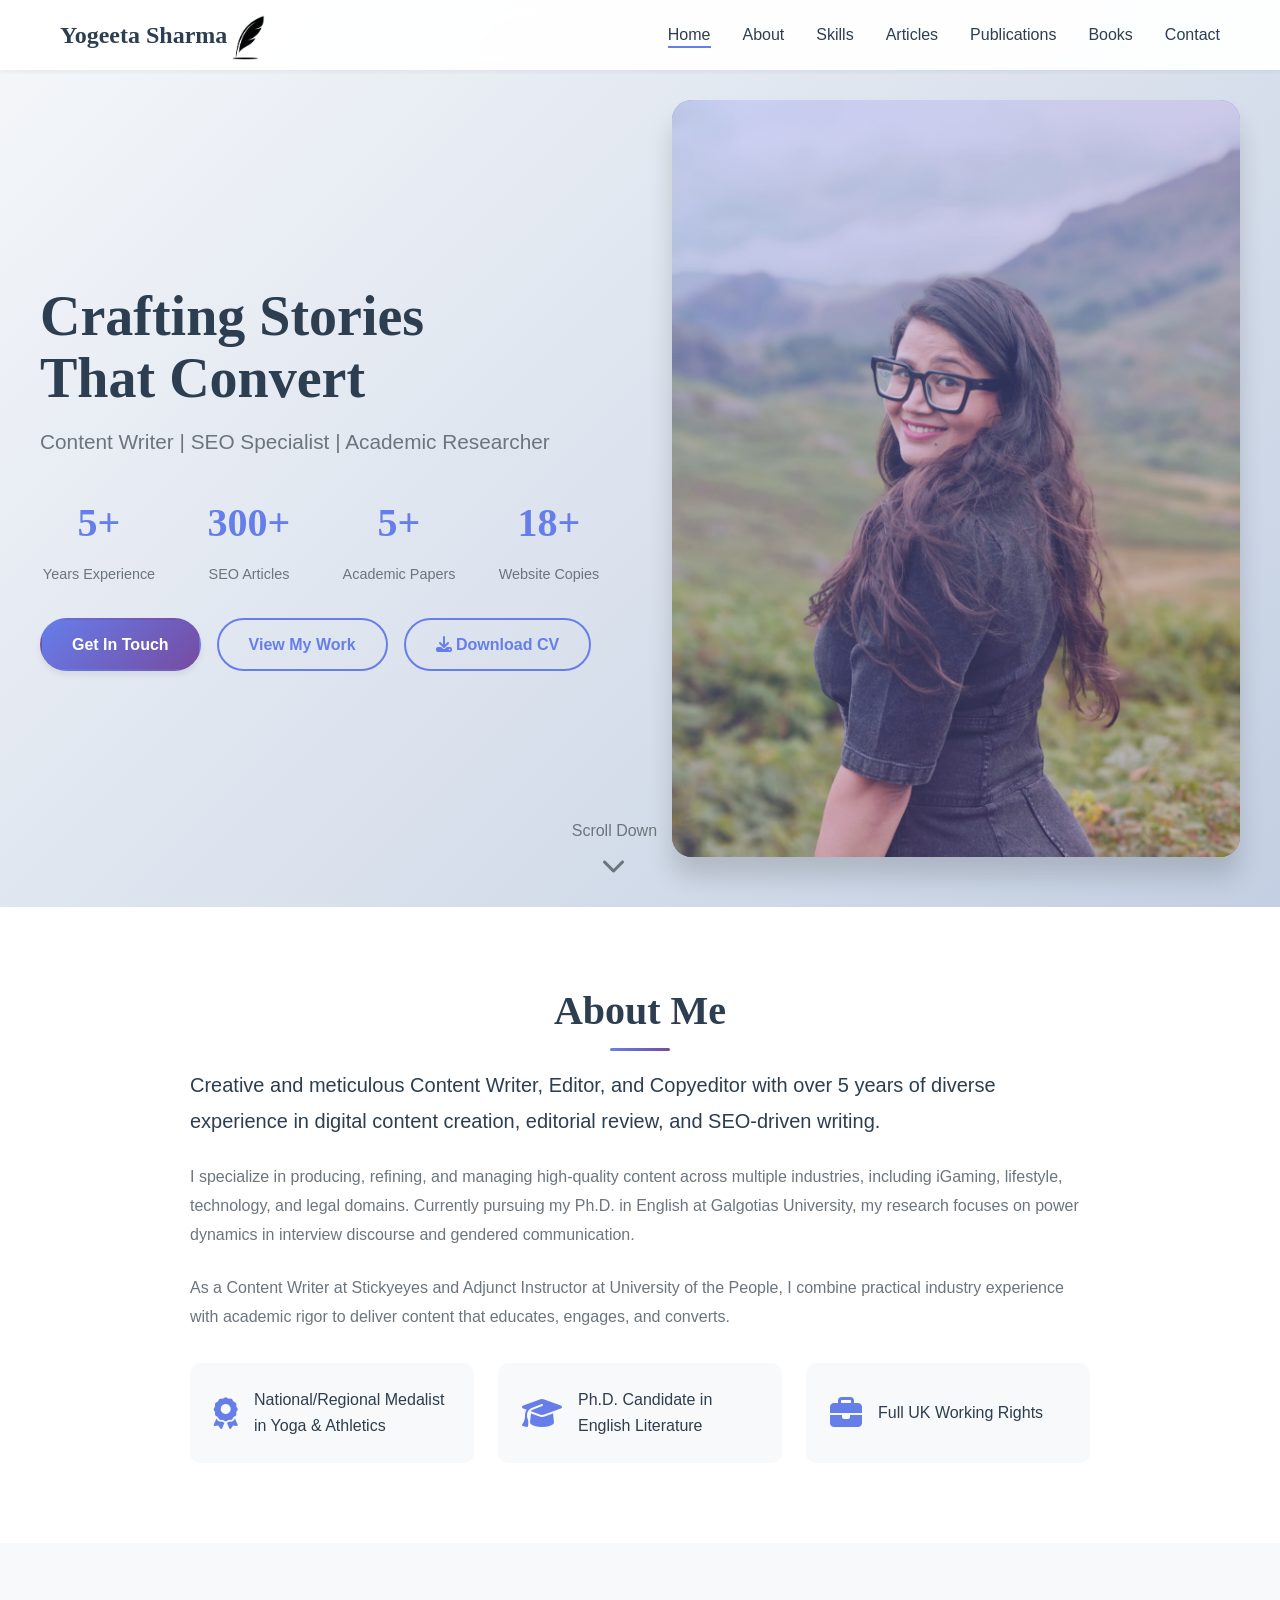
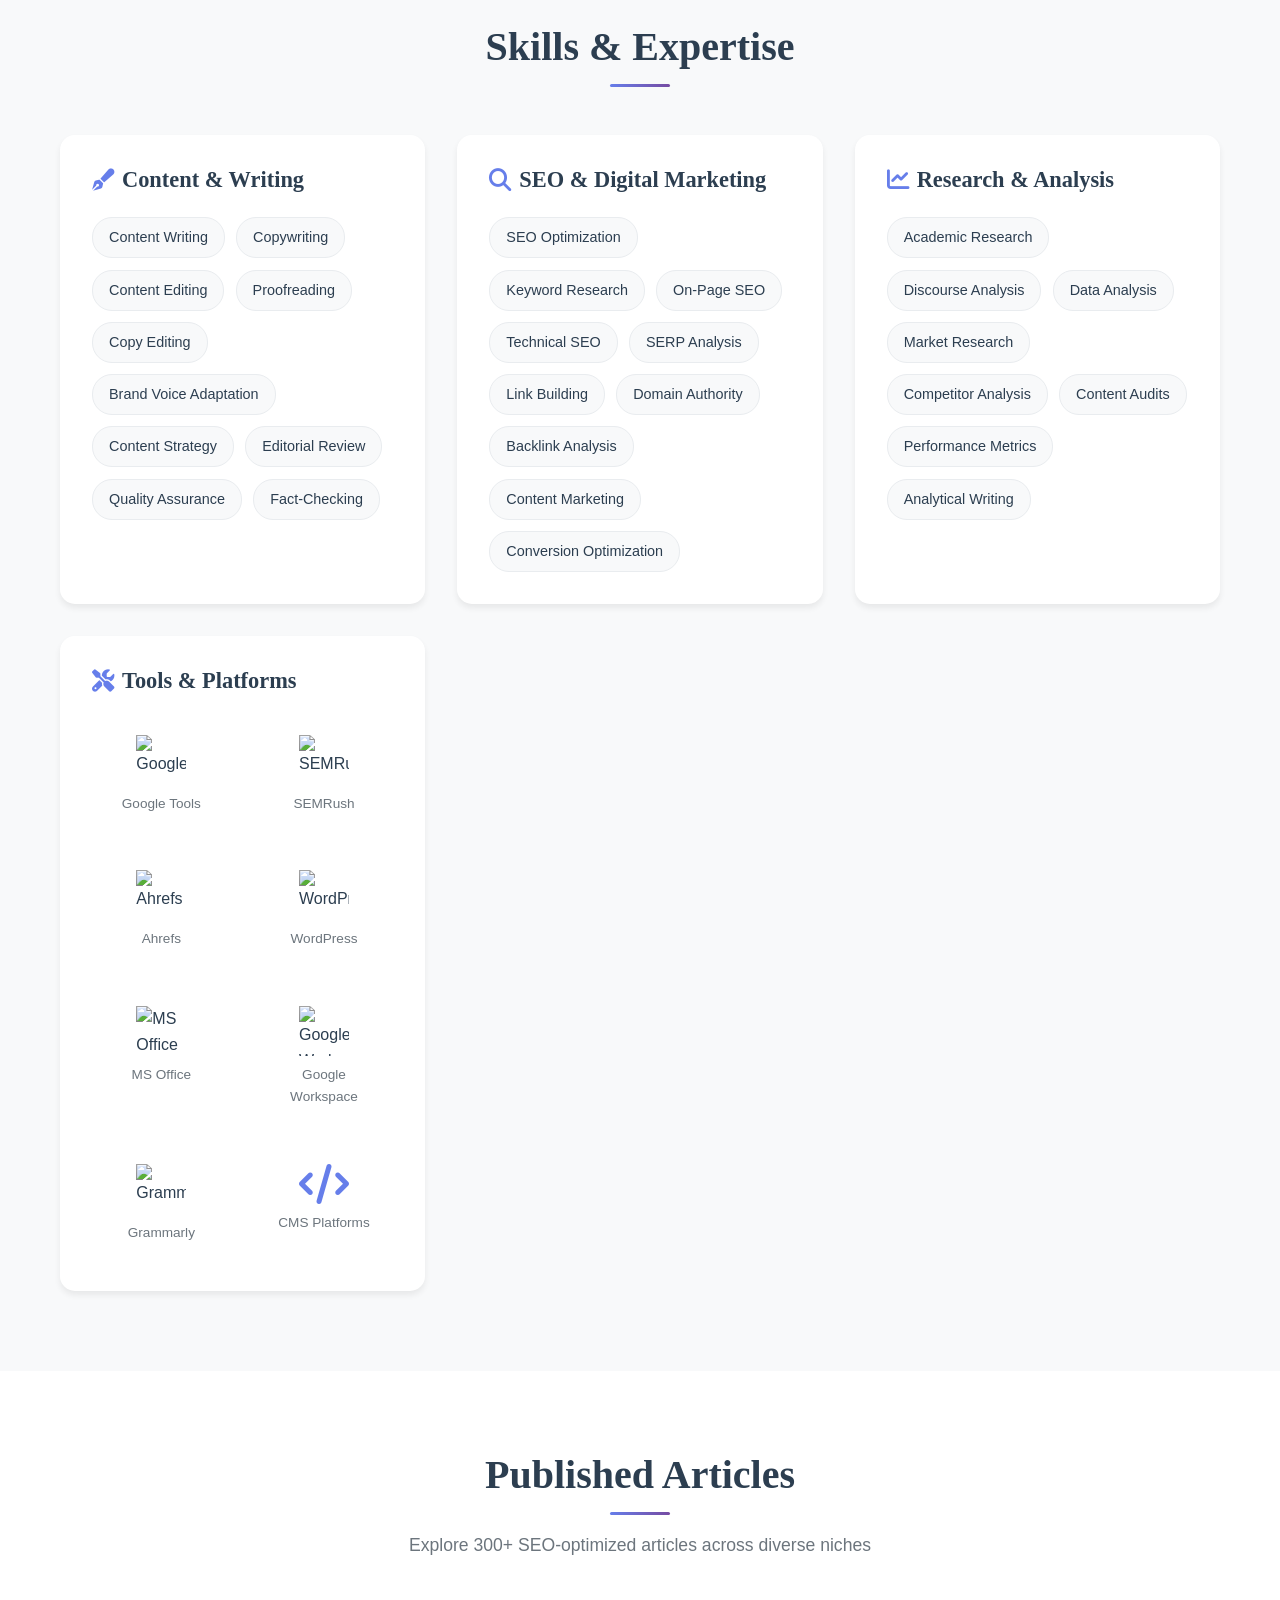
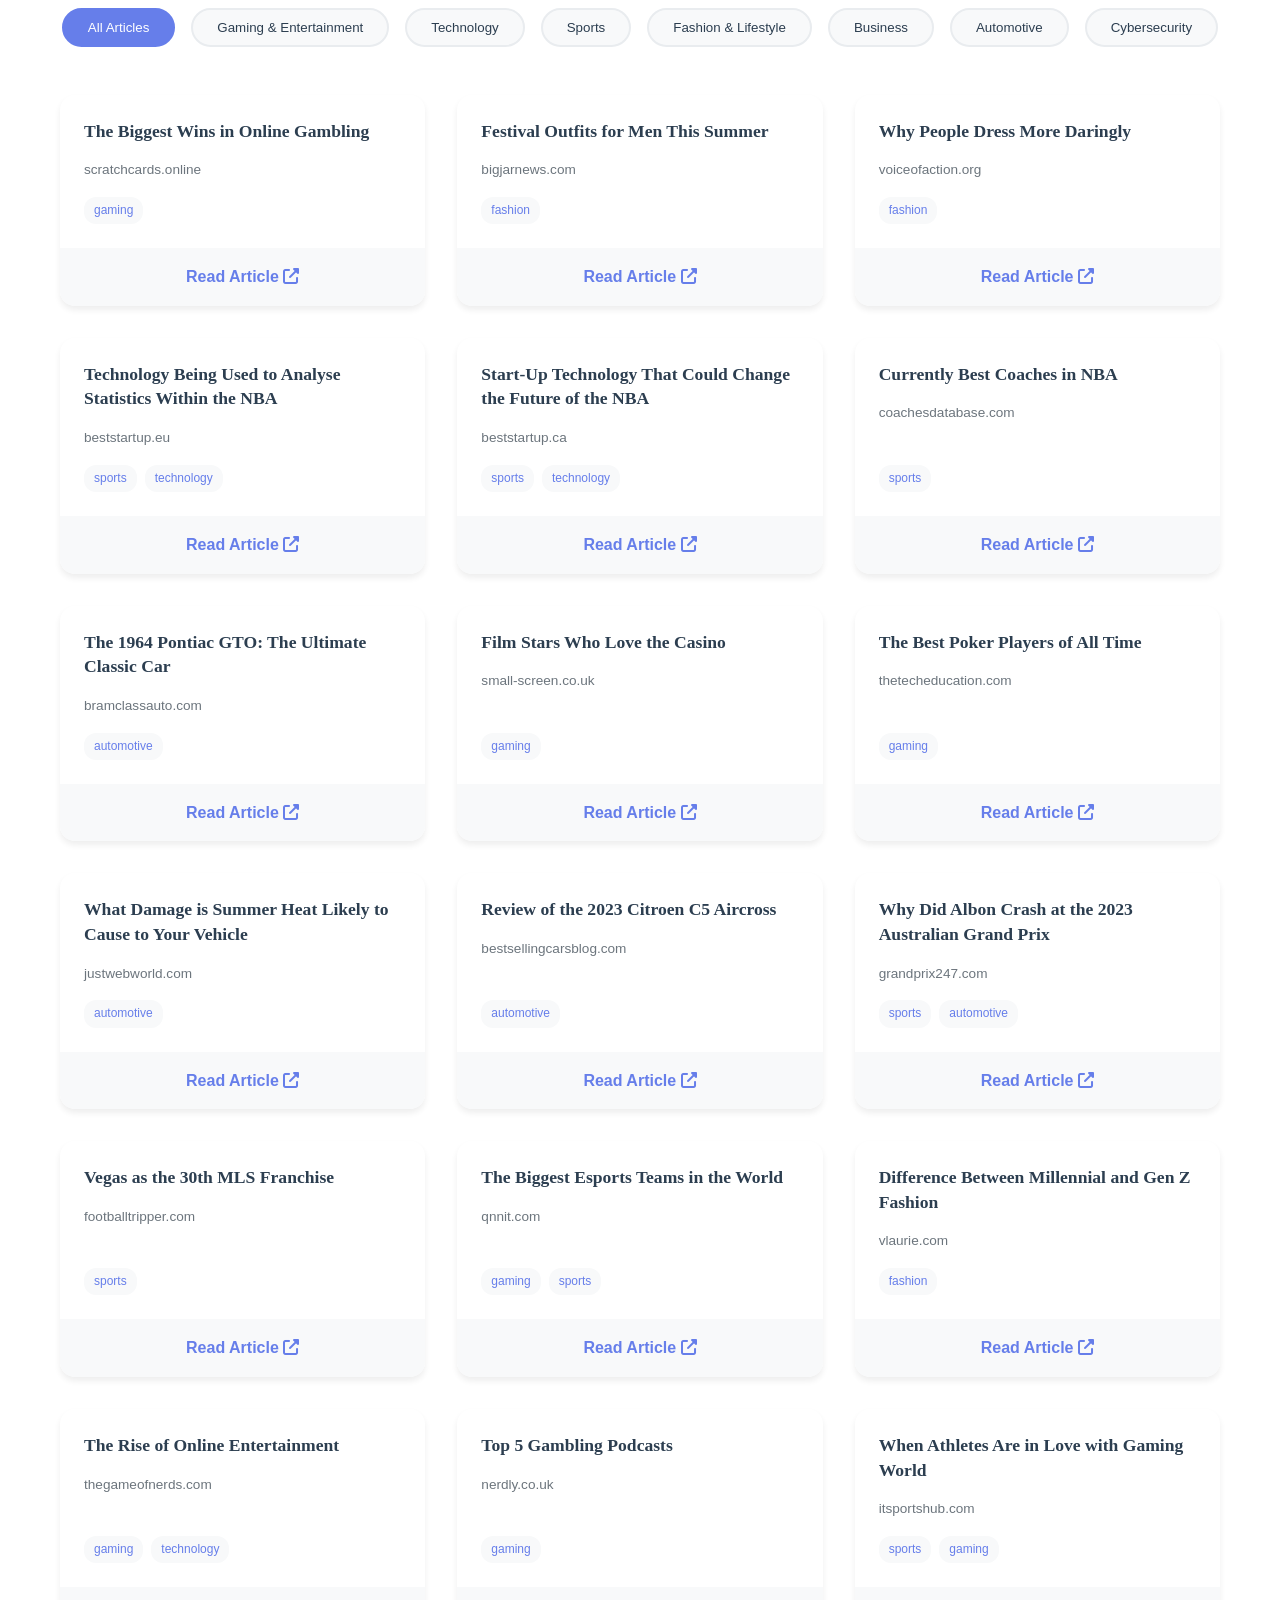
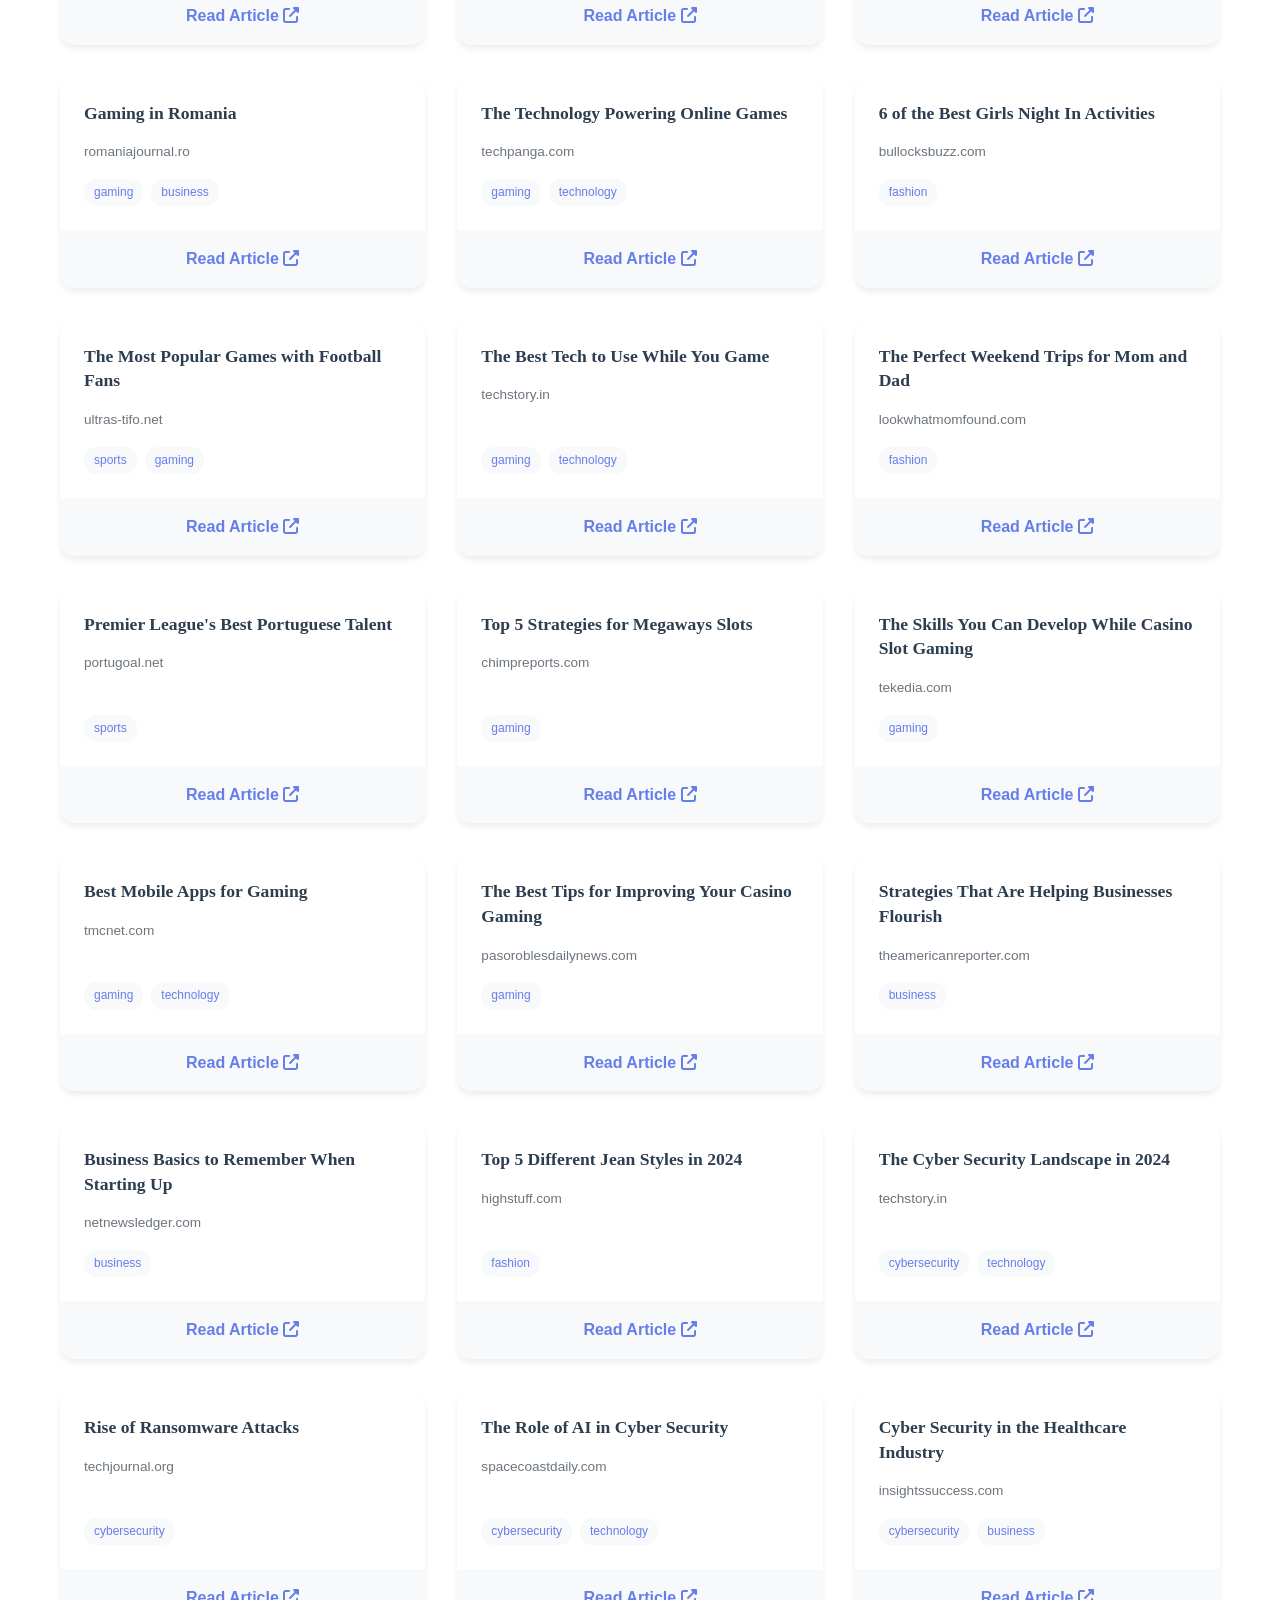
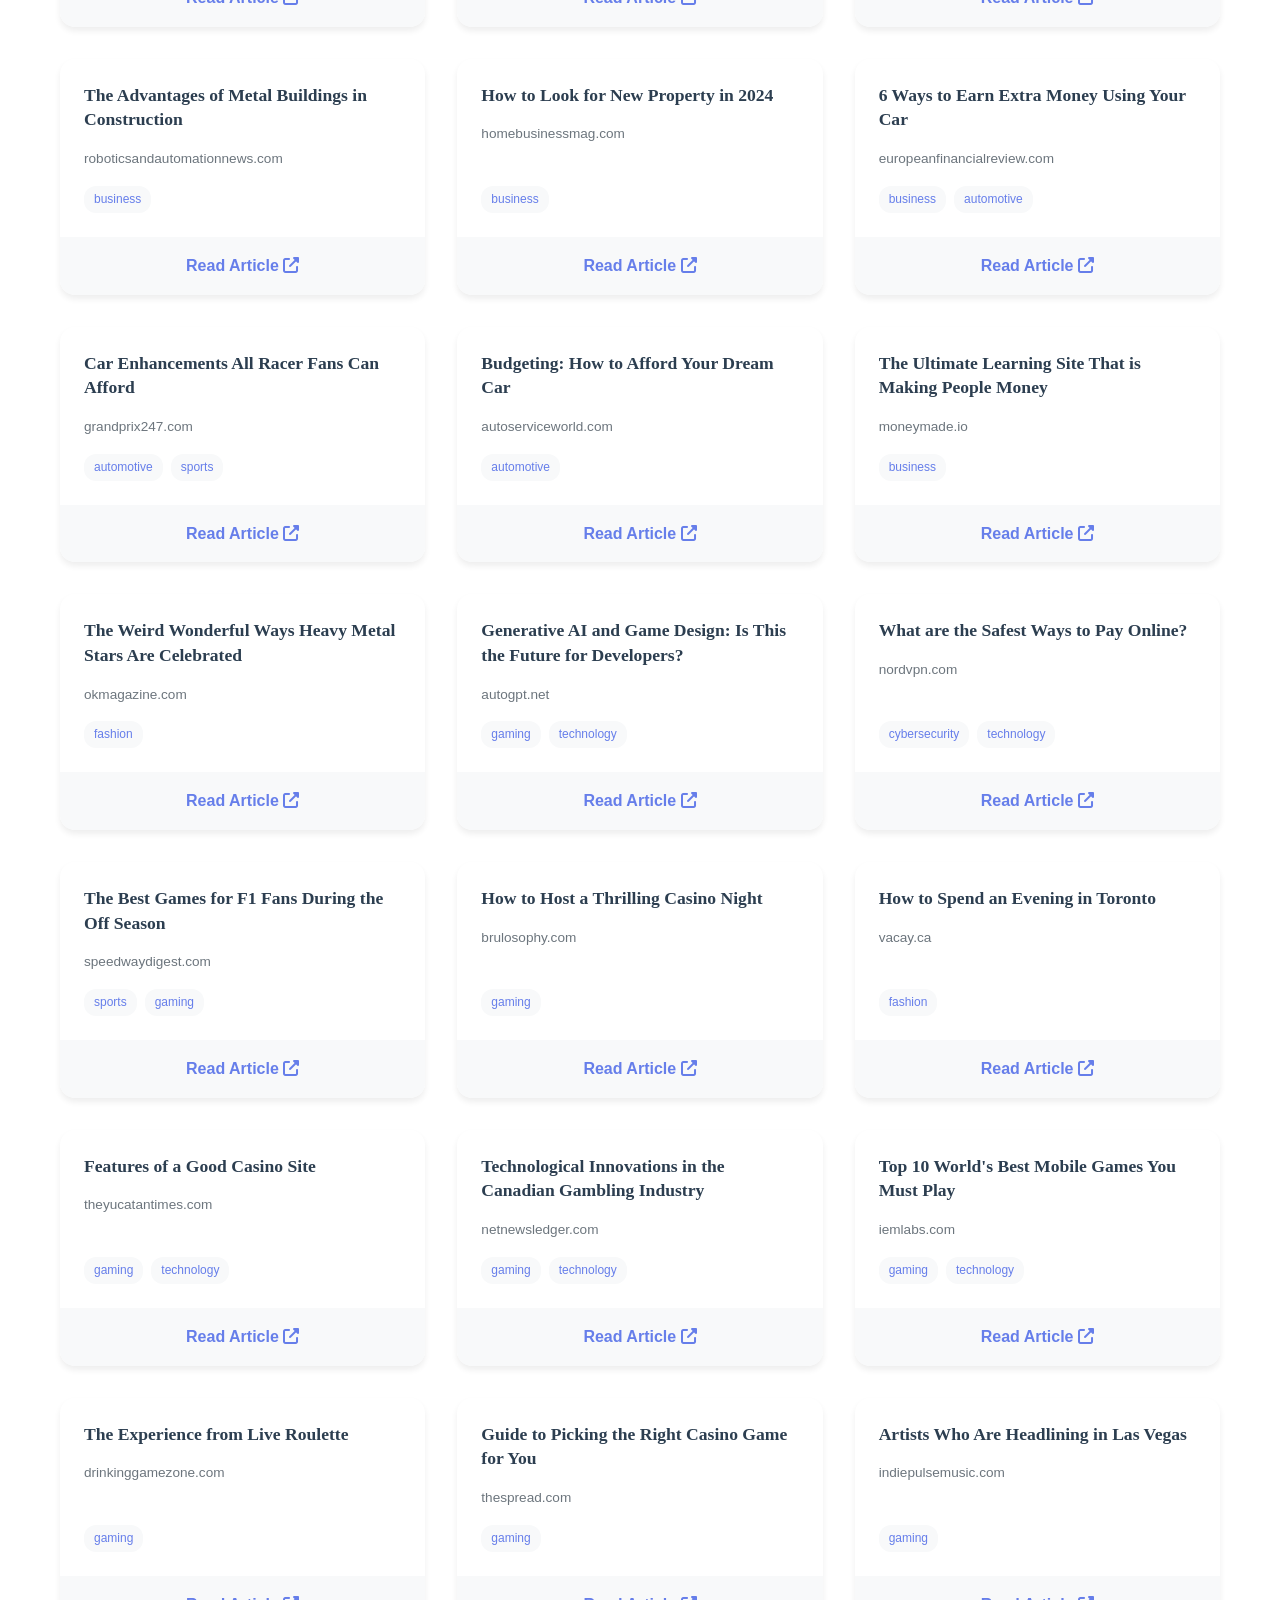
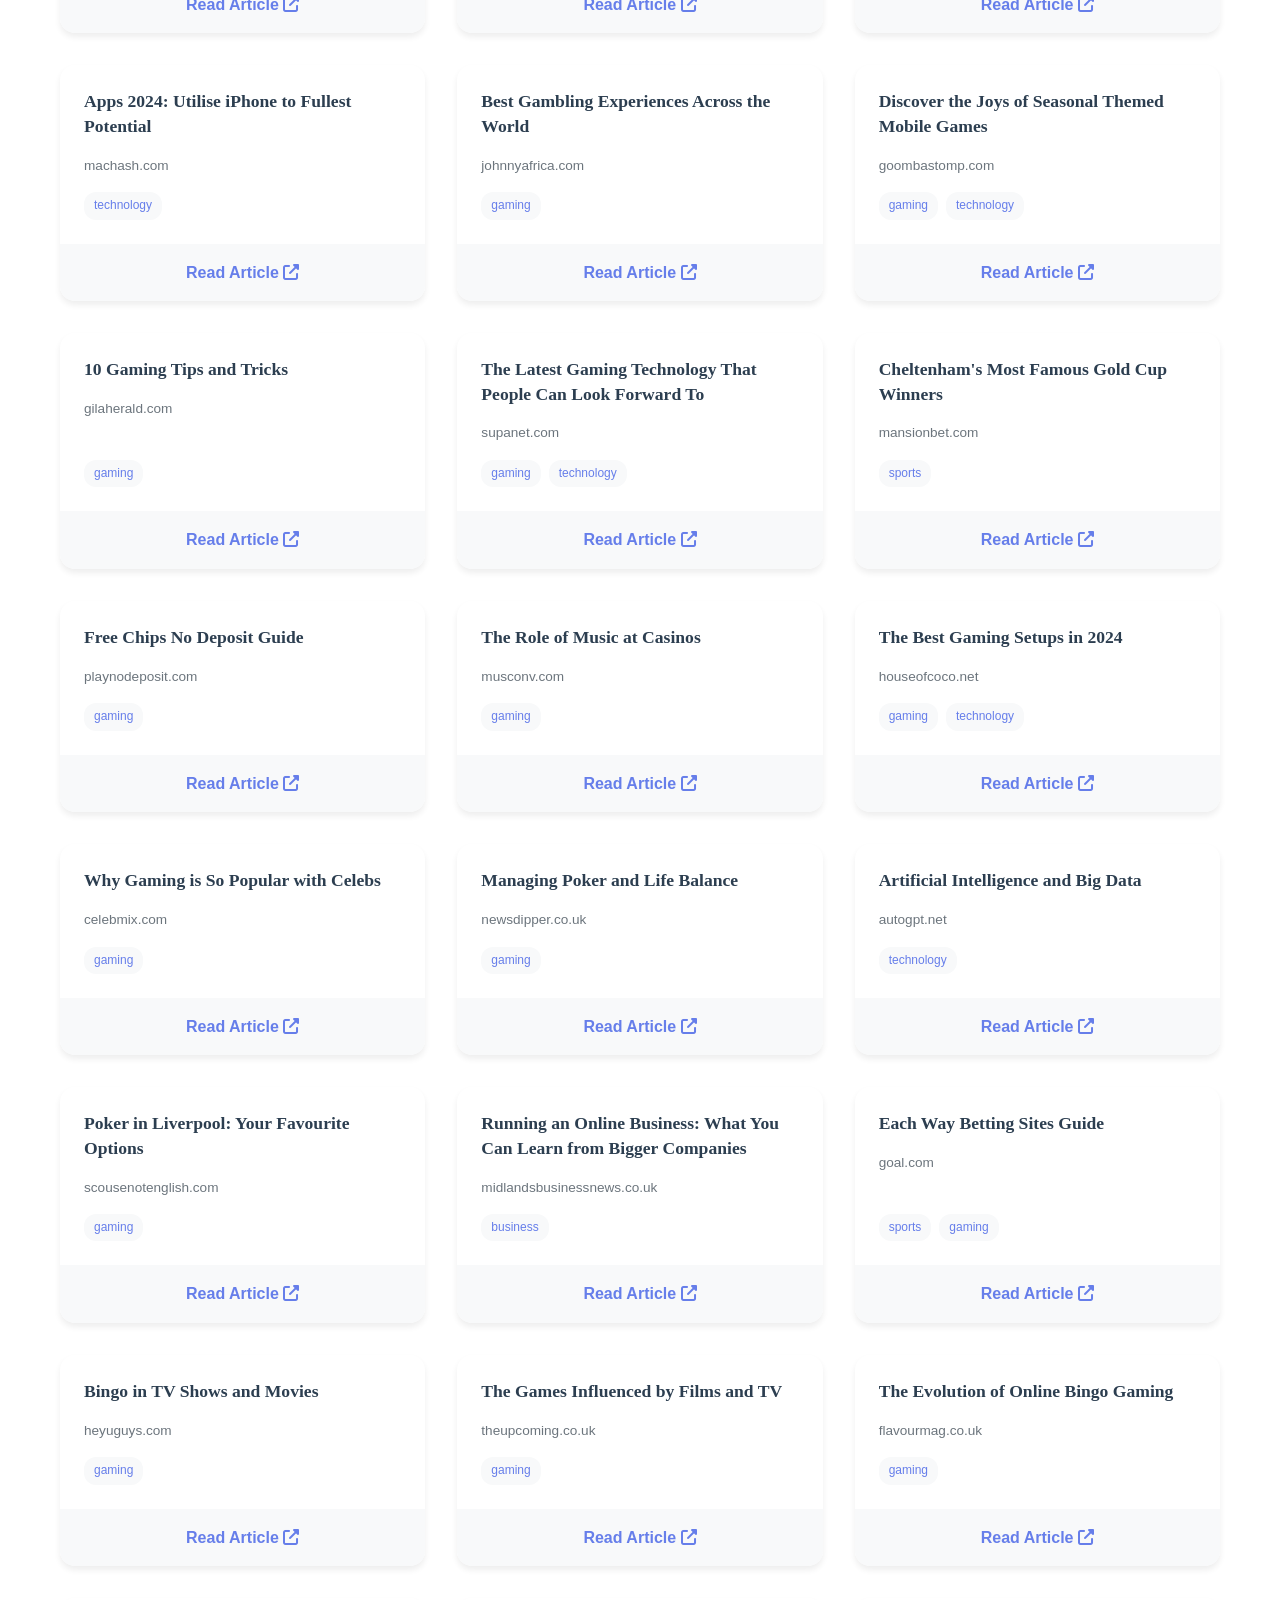
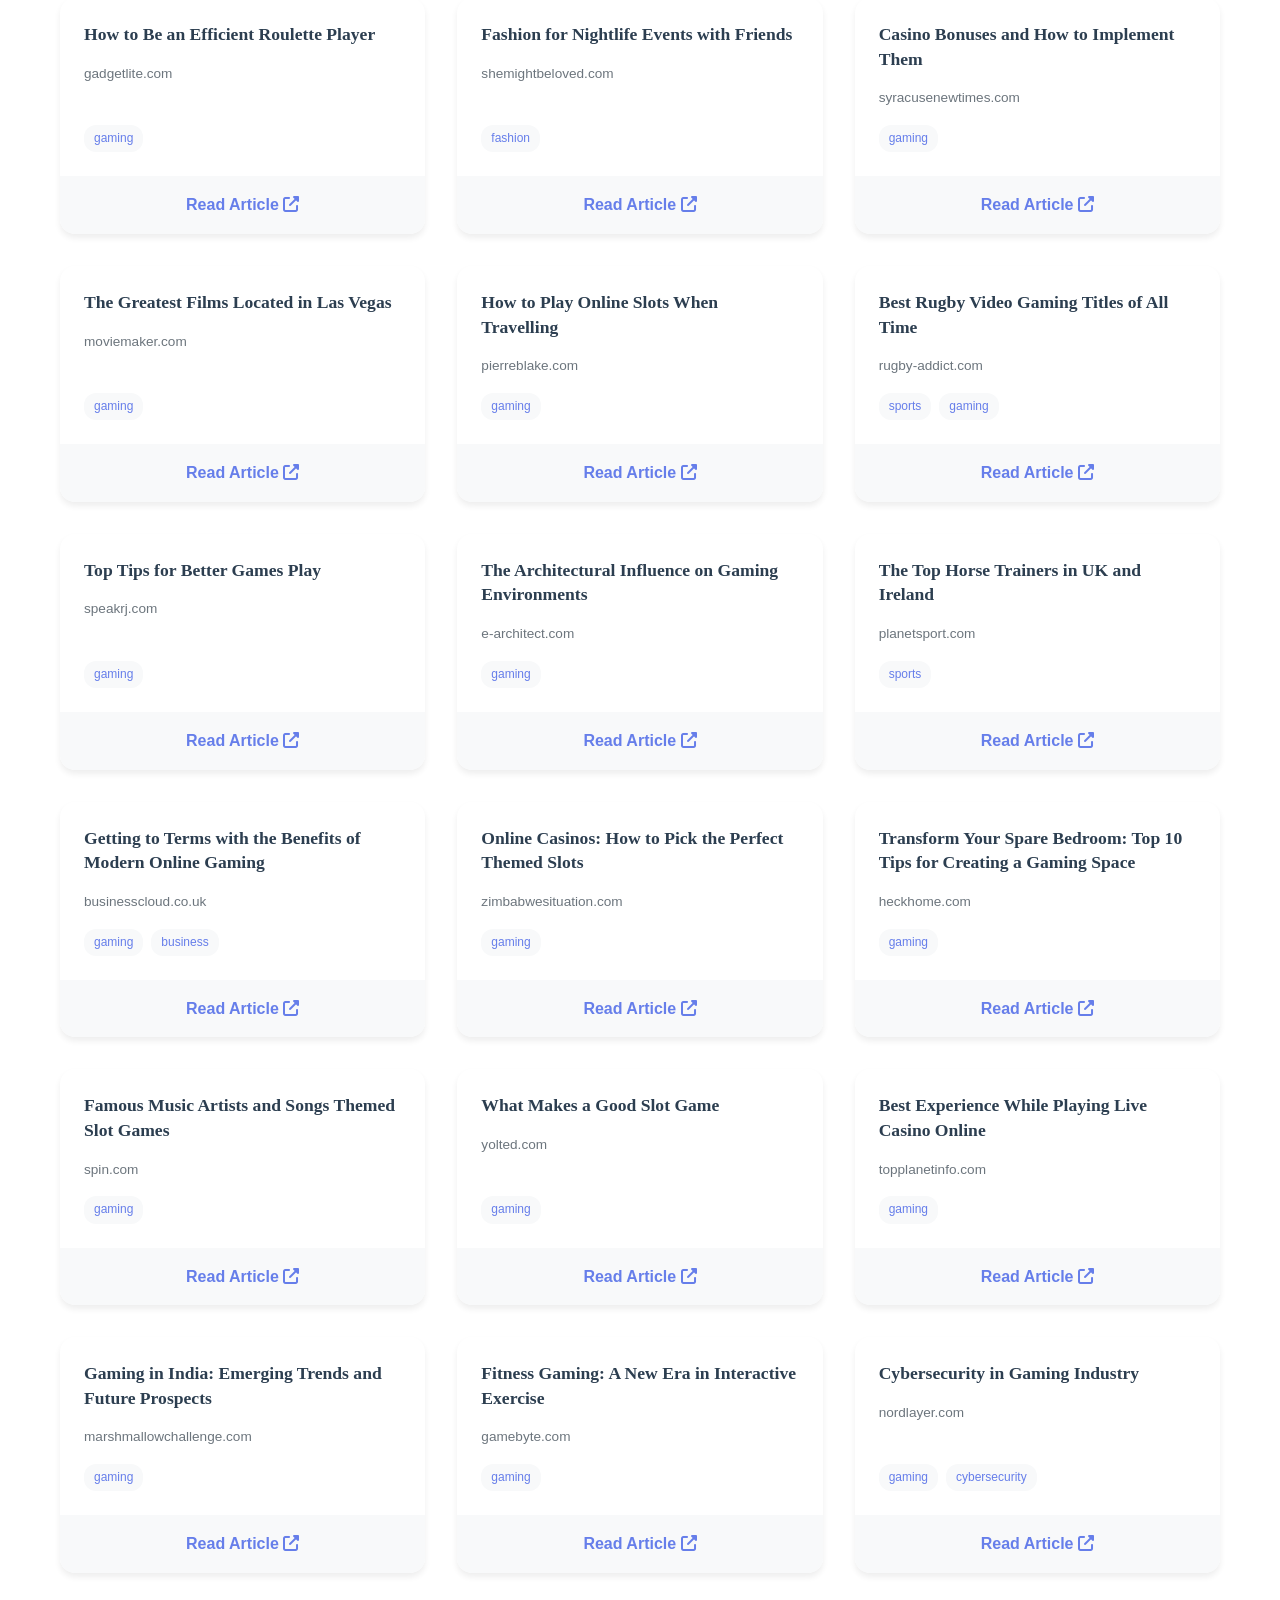
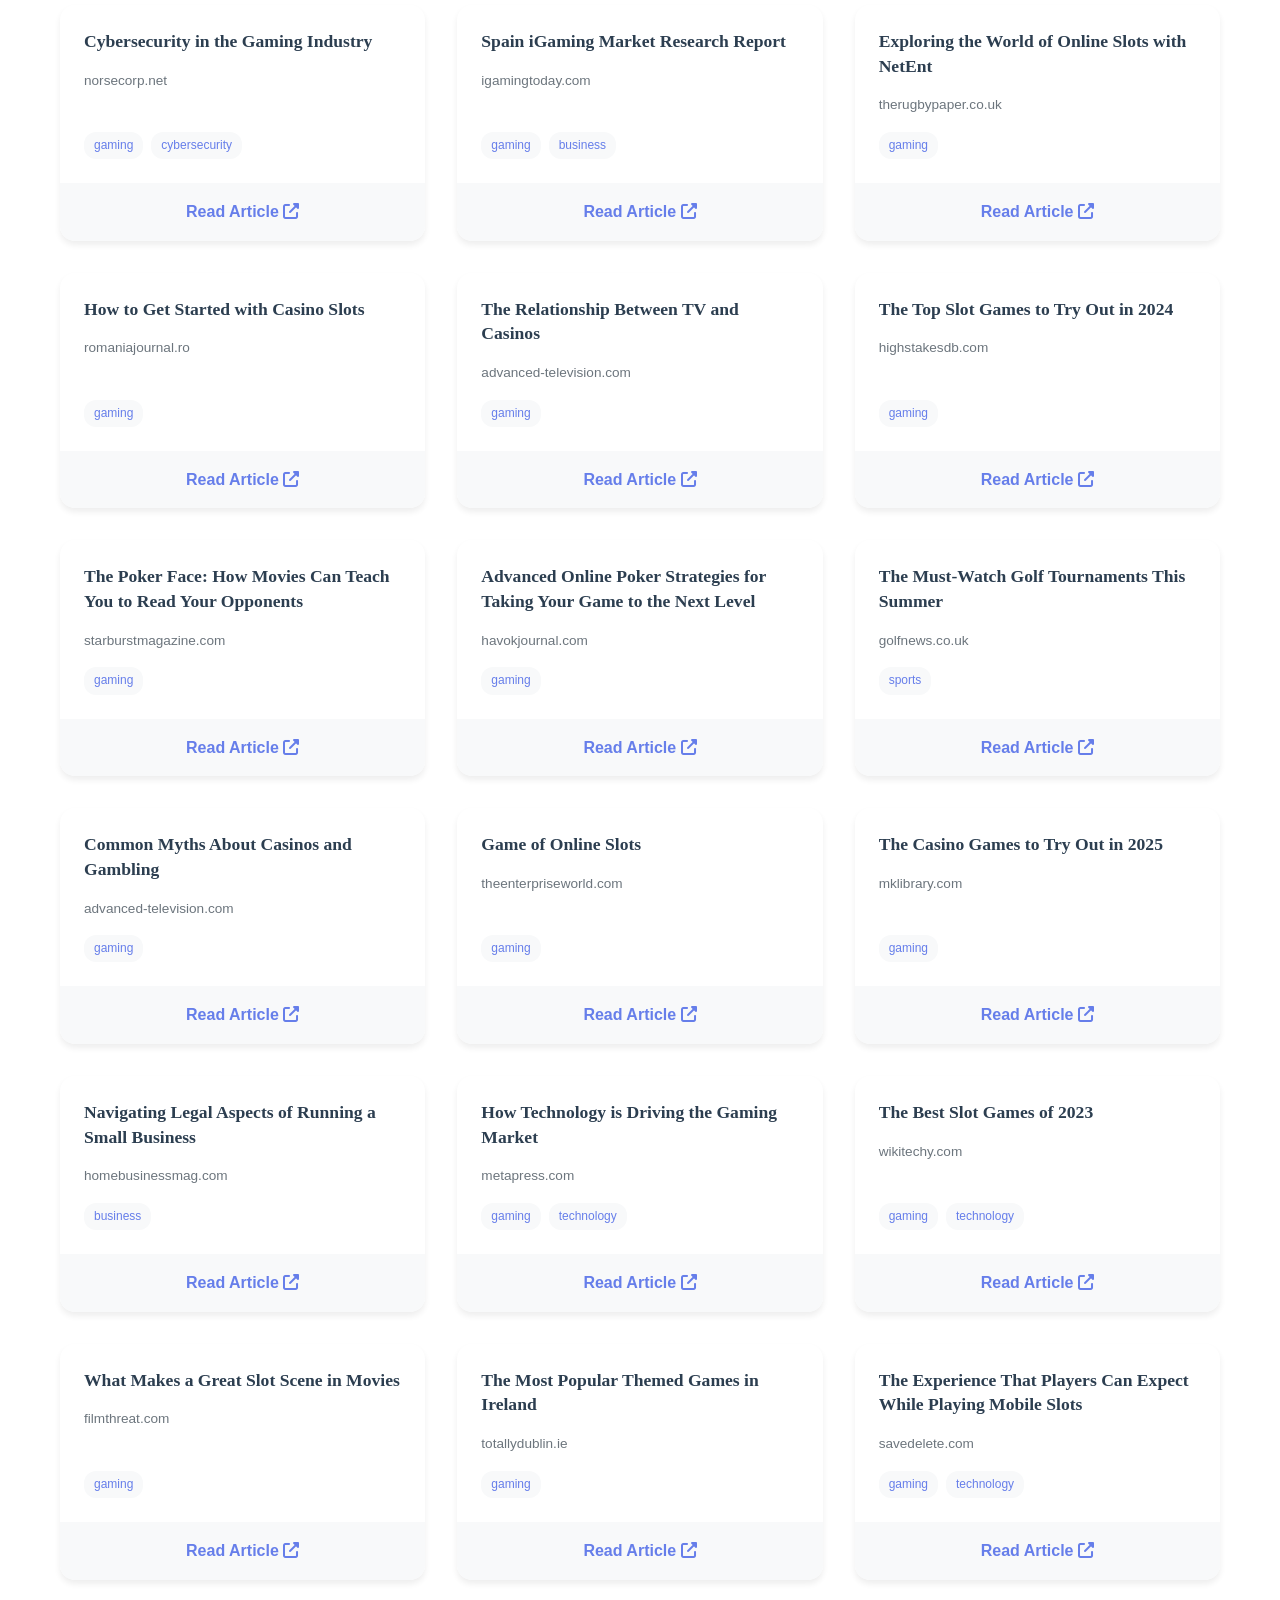
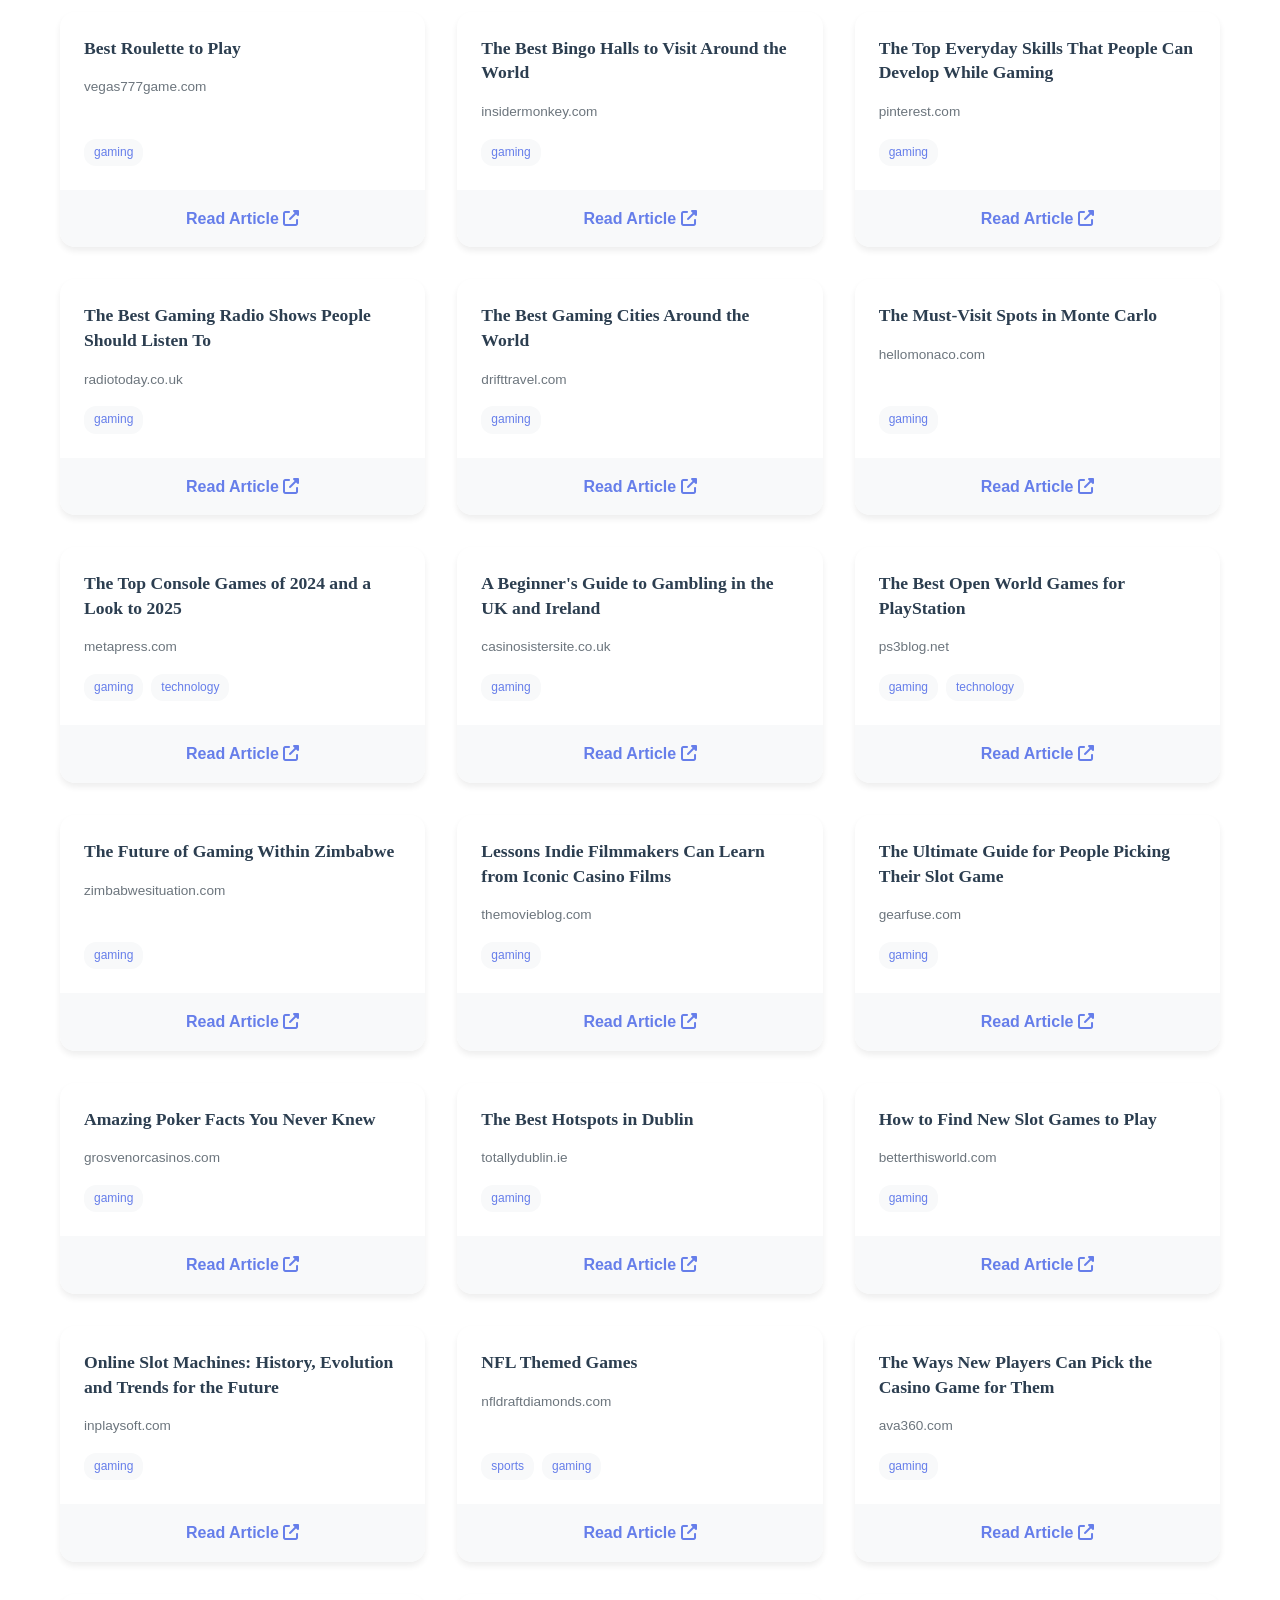
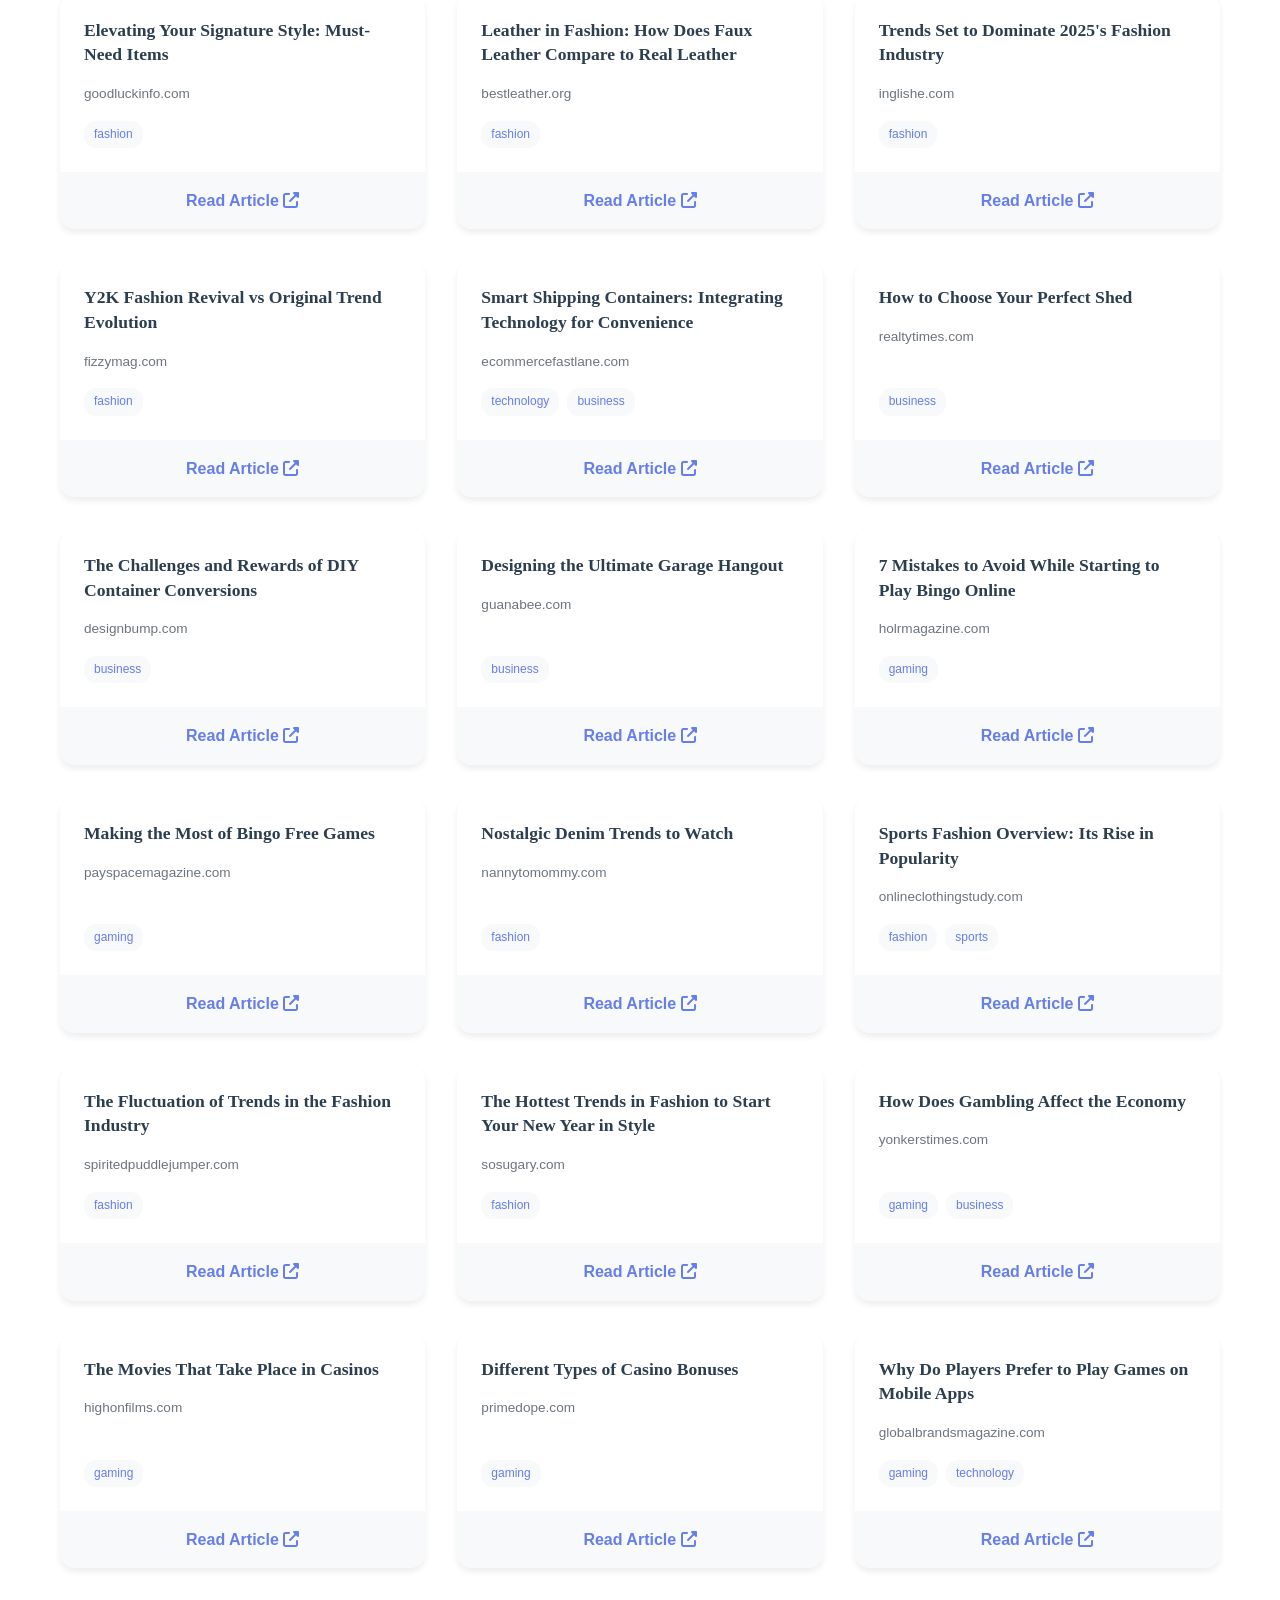
==== commit 8c2b7054: "Update index.html" ====
--- a/index.html
+++ b/index.html
@@ -65,7 +65,7 @@
                 <div class="hero-cta">
                     <a href="#contact" class="btn btn-primary">Get In Touch</a>
                     <a href="#articles" class="btn btn-secondary">View My Work</a>
-					<a href="pdfs/Yogeeta_Sharma_CV_Sep_2025.pdf" download class="btn btn-secondary">
+					<a href="pdfs/Yogeeta_Sharma_CV.pdf" download class="btn btn-secondary">
 						<i class="fas fa-download"></i> Download CV
 					</a>
                 </div>
@@ -428,3 +428,4 @@
     <script src="src/yogeeta-script.js"></script>
 </body>
 </html>
+
--- a/src/yogeeta-styles.css
+++ b/src/yogeeta-styles.css
@@ -0,0 +1,1007 @@
+/* ===================================
+   Global Styles & Variables
+   =================================== */
+
+:root {
+    --primary-color: #2c3e50;
+    --secondary-color: #34495e;
+    --accent-color: #667eea;
+    --accent-light: #764ba2;
+    --text-dark: #2c3e50;
+    --text-light: #6c757d;
+    --bg-light: #f8f9fa;
+    --bg-white: #ffffff;
+    --border-color: #e9ecef;
+    --success-color: #10b981;
+    --transition: all 0.3s ease;
+    --shadow-sm: 0 2px 4px rgba(0,0,0,0.05);
+    --shadow-md: 0 4px 6px rgba(0,0,0,0.07);
+    --shadow-lg: 0 10px 15px rgba(0,0,0,0.1);
+    --shadow-xl: 0 20px 25px rgba(0,0,0,0.15);
+}
+
+* {
+    margin: 0;
+    padding: 0;
+    box-sizing: border-box;
+}
+
+html {
+    scroll-behavior: smooth;
+}
+
+body {
+    font-family: 'Lato', sans-serif;
+    line-height: 1.6;
+    color: var(--text-dark);
+    background-color: var(--bg-white);
+    overflow-x: hidden;
+}
+
+h1, h2, h3, h4, h5, h6 {
+    font-family: 'Playfair Display', serif;
+    font-weight: 700;
+    line-height: 1.2;
+}
+
+a {
+    text-decoration: none;
+    color: inherit;
+    transition: var(--transition);
+}
+
+img {
+    max-width: 100%;
+    height: auto;
+    display: block;
+}
+
+.container {
+    max-width: 1200px;
+    margin: 0 auto;
+    padding: 0 20px;
+}
+
+.section-title {
+    font-size: 2.5rem;
+    margin-bottom: 1rem;
+    text-align: center;
+    color: var(--primary-color);
+    position: relative;
+    padding-bottom: 1rem;
+}
+
+.section-title::after {
+    content: '';
+    position: absolute;
+    bottom: 0;
+    left: 50%;
+    transform: translateX(-50%);
+    width: 60px;
+    height: 3px;
+    background: linear-gradient(to right, var(--accent-color), var(--accent-light));
+    border-radius: 3px;
+}
+
+.section-subtitle {
+    text-align: center;
+    color: var(--text-light);
+    font-size: 1.1rem;
+    margin-bottom: 3rem;
+}
+
+/* Buttons */
+.btn {
+    display: inline-block;
+    padding: 12px 30px;
+    border-radius: 50px;
+    font-weight: 600;
+    text-align: center;
+    cursor: pointer;
+    transition: var(--transition);
+    border: 2px solid transparent;
+}
+
+.btn-primary {
+    background: linear-gradient(135deg, var(--accent-color), var(--accent-light));
+    color: white;
+    box-shadow: var(--shadow-md);
+}
+
+.btn-primary:hover {
+    transform: translateY(-2px);
+    box-shadow: var(--shadow-lg);
+}
+
+.btn-secondary {
+    background: transparent;
+    color: var(--accent-color);
+    border: 2px solid var(--accent-color);
+}
+
+.btn-secondary:hover {
+    background: var(--accent-color);
+    color: white;
+}
+
+.btn-outline {
+    background: transparent;
+    color: var(--primary-color);
+    border: 2px solid var(--border-color);
+    padding: 10px 20px;
+    font-size: 0.9rem;
+}
+
+.btn-outline:hover {
+    border-color: var(--accent-color);
+    color: var(--accent-color);
+}
+
+/* ===================================
+   Navigation
+   =================================== */
+
+#navbar {
+    position: fixed;
+    top: 0;
+    width: 100%;
+    background: rgba(255, 255, 255, 0.95);
+    backdrop-filter: blur(10px);
+    box-shadow: var(--shadow-sm);
+    z-index: 1000;
+    transition: var(--transition);
+}
+
+#navbar.scrolled {
+    box-shadow: var(--shadow-md);
+}
+
+.nav-container {
+    max-width: 1200px;
+    margin: 0 auto;
+    padding: 0 20px;
+    display: flex;
+    justify-content: space-between;
+    align-items: center;
+    height: 70px;
+}
+
+.logo {
+    font-family: 'Playfair Display', serif;
+    font-size: 1.5rem;
+    font-weight: 700;
+    color: var(--primary-color);
+}
+
+.nav-menu {
+    display: flex;
+    list-style: none;
+    gap: 2rem;
+}
+
+.nav-link {
+    color: var(--text-dark);
+    font-weight: 500;
+    position: relative;
+}
+
+.nav-link::after {
+    content: '';
+    position: absolute;
+    bottom: -5px;
+    left: 0;
+    width: 0;
+    height: 2px;
+    background: var(--accent-color);
+    transition: width 0.3s ease;
+}
+
+.nav-link:hover::after,
+.nav-link.active::after {
+    width: 100%;
+}
+
+.hamburger {
+    display: none;
+    flex-direction: column;
+    cursor: pointer;
+    gap: 5px;
+}
+
+.hamburger span {
+    width: 25px;
+    height: 3px;
+    background: var(--primary-color);
+    border-radius: 3px;
+    transition: var(--transition);
+}
+
+/* ===================================
+   Hero Section
+   =================================== */
+
+.hero {
+    min-height: 100vh;
+    display: flex;
+    align-items: center;
+    justify-content: center;
+    padding: 100px 20px 50px;
+    background: linear-gradient(135deg, #f5f7fa 0%, #c3cfe2 100%);
+    position: relative;
+}
+
+.hero-content {
+    max-width: 1200px;
+    margin: 0 auto;
+    display: grid;
+    grid-template-columns: 1fr 1fr;
+    gap: 4rem;
+    align-items: center;
+}
+
+.hero-text {
+    animation: fadeInUp 1s ease;
+}
+
+.hero-title {
+    font-size: 3.5rem;
+    margin-bottom: 1rem;
+    color: var(--primary-color);
+    line-height: 1.1;
+}
+
+.title-line {
+    display: block;
+    animation: fadeInLeft 0.8s ease forwards;
+    opacity: 0;
+}
+
+.title-line:nth-child(1) {
+    animation-delay: 0.2s;
+}
+
+.title-line:nth-child(2) {
+    animation-delay: 0.4s;
+}
+
+.hero-subtitle {
+    font-size: 1.3rem;
+    color: var(--text-light);
+    margin-bottom: 2rem;
+    animation: fadeIn 1s ease 0.6s forwards;
+    opacity: 0;
+}
+
+.hero-stats {
+    display: grid;
+    grid-template-columns: repeat(4, 1fr);
+    gap: 2rem;
+    margin: 2rem 0;
+    animation: fadeIn 1s ease 0.8s forwards;
+    opacity: 0;
+}
+
+.stat-item {
+    text-align: center;
+}
+
+.stat-number {
+    display: block;
+    font-size: 2.5rem;
+    font-weight: 700;
+    color: var(--accent-color);
+    font-family: 'Playfair Display', serif;
+}
+
+.stat-label {
+    display: block;
+    font-size: 0.9rem;
+    color: var(--text-light);
+    margin-top: 0.5rem;
+}
+
+.hero-cta {
+    display: flex;
+    gap: 1rem;
+    margin-top: 2rem;
+    animation: fadeIn 1s ease 1s forwards;
+    opacity: 0;
+	 flex-wrap: wrap;
+}
+
+.hero-image {
+    animation: fadeInRight 1s ease 0.5s forwards;
+    opacity: 0;
+}
+
+.profile-image-container {
+    position: relative;
+    border-radius: 20px;
+    overflow: hidden;
+    box-shadow: var(--shadow-xl);
+    background: linear-gradient(135deg, var(--accent-color), var(--accent-light));
+    aspect-ratio: 3/4;
+}
+
+.profile-image {
+    width: 100%;
+    height: 100%;
+    object-fit: cover;
+    display: block;
+}
+
+.image-overlay {
+    position: absolute;
+    inset: 0;
+    background: linear-gradient(135deg, rgba(102, 126, 234, 0.3), rgba(118, 75, 162, 0.3));
+}
+
+.scroll-indicator {
+    position: absolute;
+    bottom: 30px;
+    left: 48%;
+    transform: translateX(-50%);
+    display: flex;
+    flex-direction: column;
+    align-items: center;
+    gap: 10px;
+    color: var(--text-light);
+    animation: bounce 2s infinite;
+}
+
+.scroll-indicator i {
+    font-size: 1.5rem;
+}
+
+/* ===================================
+   About Section
+   =================================== */
+
+.about {
+    padding: 80px 20px;
+    background: var(--bg-white);
+}
+
+.about-content {
+    max-width: 900px;
+    margin: 0 auto;
+}
+
+.about-text .lead {
+    font-size: 1.25rem;
+    font-weight: 500;
+    color: var(--primary-color);
+    margin-bottom: 1.5rem;
+}
+
+.about-text p {
+    margin-bottom: 1.5rem;
+    color: var(--text-light);
+    line-height: 1.8;
+}
+
+.about-highlights {
+    display: grid;
+    grid-template-columns: repeat(auto-fit, minmax(250px, 1fr));
+    gap: 1.5rem;
+    margin-top: 2rem;
+}
+
+.highlight-item {
+    display: flex;
+    align-items: center;
+    gap: 1rem;
+    padding: 1.5rem;
+    background: var(--bg-light);
+    border-radius: 10px;
+    transition: var(--transition);
+}
+
+.highlight-item:hover {
+    transform: translateY(-5px);
+    box-shadow: var(--shadow-md);
+}
+
+.highlight-item i {
+    font-size: 2rem;
+    color: var(--accent-color);
+}
+
+/* ===================================
+   Skills Section
+   =================================== */
+
+.skills {
+    padding: 80px 20px;
+    background: var(--bg-light);
+}
+
+.skills-grid {
+    display: grid;
+    grid-template-columns: repeat(auto-fit, minmax(300px, 1fr));
+    gap: 2rem;
+    margin-top: 3rem;
+}
+
+.skill-category {
+    background: var(--bg-white);
+    padding: 2rem;
+    border-radius: 15px;
+    box-shadow: var(--shadow-md);
+    transition: var(--transition);
+}
+
+.skill-category:hover {
+    transform: translateY(-5px);
+    box-shadow: var(--shadow-lg);
+}
+
+.skill-category h3 {
+    font-size: 1.4rem;
+    margin-bottom: 1.5rem;
+    color: var(--primary-color);
+    display: flex;
+    align-items: center;
+    gap: 0.5rem;
+}
+
+.skill-category h3 i {
+    color: var(--accent-color);
+}
+
+.skill-tags {
+    display: flex;
+    flex-wrap: wrap;
+    gap: 0.7rem;
+}
+
+.skill-tag {
+    padding: 8px 16px;
+    background: var(--bg-light);
+    border-radius: 20px;
+    font-size: 0.9rem;
+    color: var(--text-dark);
+    transition: var(--transition);
+    border: 1px solid var(--border-color);
+}
+
+.skill-tag:hover {
+    background: var(--accent-color);
+    color: white;
+    border-color: var(--accent-color);
+}
+
+.tool-logos {
+    display: grid;
+    grid-template-columns: repeat(auto-fit, minmax(100px, 1fr));
+    gap: 1.5rem;
+}
+
+.tool-item {
+    display: flex;
+    flex-direction: column;
+    align-items: center;
+    gap: 0.5rem;
+    padding: 1rem;
+    transition: var(--transition);
+}
+
+.tool-item:hover {
+    transform: scale(1.05);
+}
+
+.tool-item img {
+    width: 50px;
+    height: 50px;
+    object-fit: contain;
+}
+
+.tool-item span {
+    font-size: 0.85rem;
+    color: var(--text-light);
+    text-align: center;
+}
+
+/* ===================================
+   Articles Section
+   =================================== */
+
+.articles {
+    padding: 80px 20px;
+    background: var(--bg-white);
+}
+
+.filter-container {
+    display: flex;
+    flex-wrap: wrap;
+    justify-content: center;
+    gap: 1rem;
+    margin: 2rem 0 3rem;
+}
+
+.filter-btn {
+    padding: 10px 24px;
+    background: var(--bg-light);
+    border: 2px solid var(--border-color);
+    border-radius: 25px;
+    cursor: pointer;
+    font-weight: 500;
+    color: var(--text-dark);
+    transition: var(--transition);
+}
+
+.filter-btn:hover,
+.filter-btn.active {
+    background: var(--accent-color);
+    color: white;
+    border-color: var(--accent-color);
+}
+
+.articles-grid {
+    display: grid;
+    grid-template-columns: repeat(auto-fill, minmax(320px, 1fr));
+    gap: 2rem;
+    margin-bottom: 2rem;
+}
+
+.article-card {
+    background: var(--bg-white);
+    border-radius: 15px;
+    overflow: hidden;
+    box-shadow: var(--shadow-md);
+    transition: var(--transition);
+    display: flex;
+    flex-direction: column;
+}
+
+.article-card:hover {
+    transform: translateY(-10px);
+    box-shadow: var(--shadow-xl);
+}
+
+.article-content {
+    padding: 1.5rem;
+    flex: 1;
+    display: flex;
+    flex-direction: column;
+}
+
+.article-title {
+    font-size: 1.1rem;
+    margin-bottom: 1rem;
+    color: var(--primary-color);
+    line-height: 1.4;
+}
+
+.article-domain {
+    font-size: 0.85rem;
+    color: var(--text-light);
+    margin-bottom: 1rem;
+}
+
+.article-tags {
+    display: flex;
+    flex-wrap: wrap;
+    gap: 0.5rem;
+    margin-top: auto;
+}
+
+.article-tag {
+    padding: 4px 10px;
+    background: var(--bg-light);
+    border-radius: 12px;
+    font-size: 0.75rem;
+    color: var(--accent-color);
+    font-weight: 500;
+}
+
+.article-link {
+    padding: 1rem 1.5rem;
+    background: var(--bg-light);
+    text-align: center;
+    font-weight: 600;
+    color: var(--accent-color);
+    transition: var(--transition);
+}
+
+.article-link:hover {
+    background: var(--accent-color);
+    color: white;
+}
+
+.articles-count {
+    text-align: center;
+    margin-top: 2rem;
+    font-size: 1.1rem;
+    color: var(--text-light);
+}
+
+.articles-count span {
+    font-weight: 700;
+    color: var(--accent-color);
+}
+
+/* ===================================
+   Publications Section
+   =================================== */
+
+.publications {
+    padding: 80px 20px;
+    background: var(--bg-light);
+}
+
+.publications-list {
+    display: flex;
+    flex-direction: column;
+    gap: 2rem;
+    margin-top: 3rem;
+}
+
+.publication-card {
+    background: var(--bg-white);
+    border-radius: 15px;
+    padding: 2rem;
+    box-shadow: var(--shadow-md);
+    transition: var(--transition);
+}
+
+.publication-card:hover {
+    box-shadow: var(--shadow-lg);
+    transform: translateY(-5px);
+}
+
+.publication-header {
+    margin-bottom: 1.5rem;
+    border-left: 4px solid var(--accent-color);
+    padding-left: 1rem;
+}
+
+.publication-title {
+    font-size: 1.4rem;
+    color: var(--primary-color);
+    margin-bottom: 0.5rem;
+}
+
+.publication-journal {
+    display: inline-block;
+    background: linear-gradient(135deg, var(--accent-color), var(--accent-light));
+    color: white;
+    padding: 6px 16px;
+    border-radius: 20px;
+    font-size: 0.9rem;
+    font-weight: 500;
+}
+
+.publication-abstract {
+    color: var(--text-light);
+    line-height: 1.8;
+    margin-bottom: 1.5rem;
+}
+
+.publication-actions {
+    display: flex;
+    gap: 1rem;
+    flex-wrap: wrap;
+}
+
+.disabled-link {
+    opacity: 0.6;
+    cursor: not-allowed;
+}
+
+.disabled-link:hover {
+    border-color: var(--border-color);
+    color: var(--primary-color);
+}
+
+/* ===================================
+   Books Section
+   =================================== */
+
+.books {
+    padding: 80px 20px;
+    background: var(--bg-white);
+}
+
+.books-content {
+    max-width: 600px;
+    margin: 3rem auto;
+}
+
+.coming-soon {
+    text-align: center;
+    padding: 4rem 2rem;
+    background: var(--bg-light);
+    border-radius: 20px;
+    box-shadow: var(--shadow-md);
+}
+
+.coming-soon i {
+    font-size: 5rem;
+    color: var(--accent-color);
+    margin-bottom: 1rem;
+}
+
+.coming-soon h3 {
+    font-size: 2rem;
+    color: var(--primary-color);
+    margin-bottom: 1rem;
+}
+
+.coming-soon p {
+    color: var(--text-light);
+    font-size: 1.1rem;
+}
+
+/* ===================================
+   Contact Section
+   =================================== */
+
+.contact {
+    padding: 80px 20px;
+    background: var(--bg-light);
+}
+
+.contact-content {
+    max-width: 800px;
+    margin: 3rem auto;
+}
+
+.contact-info {
+    display: grid;
+    grid-template-columns: repeat(auto-fit, minmax(250px, 1fr));
+    gap: 2rem;
+}
+
+.contact-item {
+    display: flex;
+    align-items: flex-start;
+    gap: 1rem;
+    padding: 1.5rem;
+    background: var(--bg-white);
+    border-radius: 15px;
+    box-shadow: var(--shadow-md);
+    transition: var(--transition);
+}
+
+.contact-item:hover {
+    transform: translateY(-5px);
+    box-shadow: var(--shadow-lg);
+}
+
+.contact-item i {
+    font-size: 1.5rem;
+    color: var(--accent-color);
+    margin-top: 5px;
+}
+
+.contact-item h4 {
+    font-size: 0.9rem;
+    color: var(--text-light);
+    margin-bottom: 0.3rem;
+    font-weight: 600;
+}
+
+.contact-item a {
+    color: var(--primary-color);
+    font-weight: 500;
+}
+
+.contact-item a:hover {
+    color: var(--accent-color);
+}
+
+/* ===================================
+   Footer
+   =================================== */
+
+.footer {
+    background: var(--primary-color);
+    color: white;
+    padding: 2rem 20px;
+    text-align: center;
+}
+
+.footer-content p {
+    margin: 0.5rem 0;
+}
+
+.footer-note {
+    color: rgba(255, 255, 255, 0.7);
+    font-size: 0.9rem;
+}
+
+/* ===================================
+   Animations
+   =================================== */
+
+@keyframes fadeIn {
+    from {
+        opacity: 0;
+    }
+    to {
+        opacity: 1;
+    }
+}
+
+@keyframes fadeInUp {
+    from {
+        opacity: 0;
+        transform: translateY(30px);
+    }
+    to {
+        opacity: 1;
+        transform: translateY(0);
+    }
+}
+
+@keyframes fadeInLeft {
+    from {
+        opacity: 0;
+        transform: translateX(-30px);
+    }
+    to {
+        opacity: 1;
+        transform: translateX(0);
+    }
+}
+
+@keyframes fadeInRight {
+    from {
+        opacity: 0;
+        transform: translateX(30px);
+    }
+    to {
+        opacity: 1;
+        transform: translateX(0);
+    }
+}
+
+@keyframes bounce {
+    0%, 20%, 50%, 80%, 100% {
+        transform: translateX(-50%) translateY(0);
+    }
+    40% {
+        transform: translateX(-50%) translateY(-10px);
+    }
+    60% {
+        transform: translateX(-50%) translateY(-5px);
+    }
+}
+
+/* ===================================
+   Responsive Design
+   =================================== */
+
+@media (max-width: 968px) {
+    .hero-content {
+        grid-template-columns: 1fr;
+        gap: 3rem;
+    }
+
+    .hero-title {
+        font-size: 2.5rem;
+    }
+
+    .hero-stats {
+        grid-template-columns: repeat(2, 1fr);
+    }
+
+    .hero-image {
+        order: -1;
+        max-width: 400px;
+        margin: 0 auto;
+    }
+
+    .nav-menu {
+        position: fixed;
+        left: -100%;
+        top: 70px;
+        flex-direction: column;
+        background: var(--bg-white);
+        width: 100%;
+        text-align: center;
+        transition: 0.3s;
+        box-shadow: var(--shadow-lg);
+        padding: 2rem 0;
+    }
+
+    .nav-menu.active {
+        left: 0;
+    }
+
+    .hamburger {
+        display: flex;
+    }
+
+    .hamburger.active span:nth-child(1) {
+        transform: rotate(45deg) translate(8px, 8px);
+    }
+
+    .hamburger.active span:nth-child(2) {
+        opacity: 0;
+    }
+
+    .hamburger.active span:nth-child(3) {
+        transform: rotate(-45deg) translate(7px, -7px);
+    }
+
+    .section-title {
+        font-size: 2rem;
+    }
+
+    .articles-grid {
+        grid-template-columns: repeat(auto-fill, minmax(280px, 1fr));
+    }
+}
+
+@media (max-width: 640px) {
+    .hero-title {
+        font-size: 2rem;
+    }
+
+    .hero-stats {
+        grid-template-columns: 1fr;
+        gap: 1rem;
+    }
+
+    .stat-number {
+        font-size: 2rem;
+    }
+
+    .hero-cta {
+        flex-direction: column;
+    }
+
+    .filter-container {
+        gap: 0.5rem;
+    }
+
+    .filter-btn {
+        padding: 8px 16px;
+        font-size: 0.9rem;
+    }
+
+    .articles-grid {
+        grid-template-columns: 1fr;
+    }
+
+    .skills-grid {
+        grid-template-columns: 1fr;
+    }
+
+    .contact-info {
+        grid-template-columns: 1fr;
+    }
+
+    .publication-actions {
+        flex-direction: column;
+    }
+
+    .publication-actions .btn {
+        width: 100%;
+    }
+}
+
+/* ===================================
+   Utility Classes
+   =================================== */
+
+.text-center {
+    text-align: center;
+}
+
+.mt-1 { margin-top: 1rem; }
+.mt-2 { margin-top: 2rem; }
+.mt-3 { margin-top: 3rem; }
+.mb-1 { margin-bottom: 1rem; }
+.mb-2 { margin-bottom: 2rem; }
+.mb-3 { margin-bottom: 3rem; }
+
+.hidden {
+    display: none;
+}
+
+.fade-in {
+    animation: fadeIn 0.5s ease;
+}
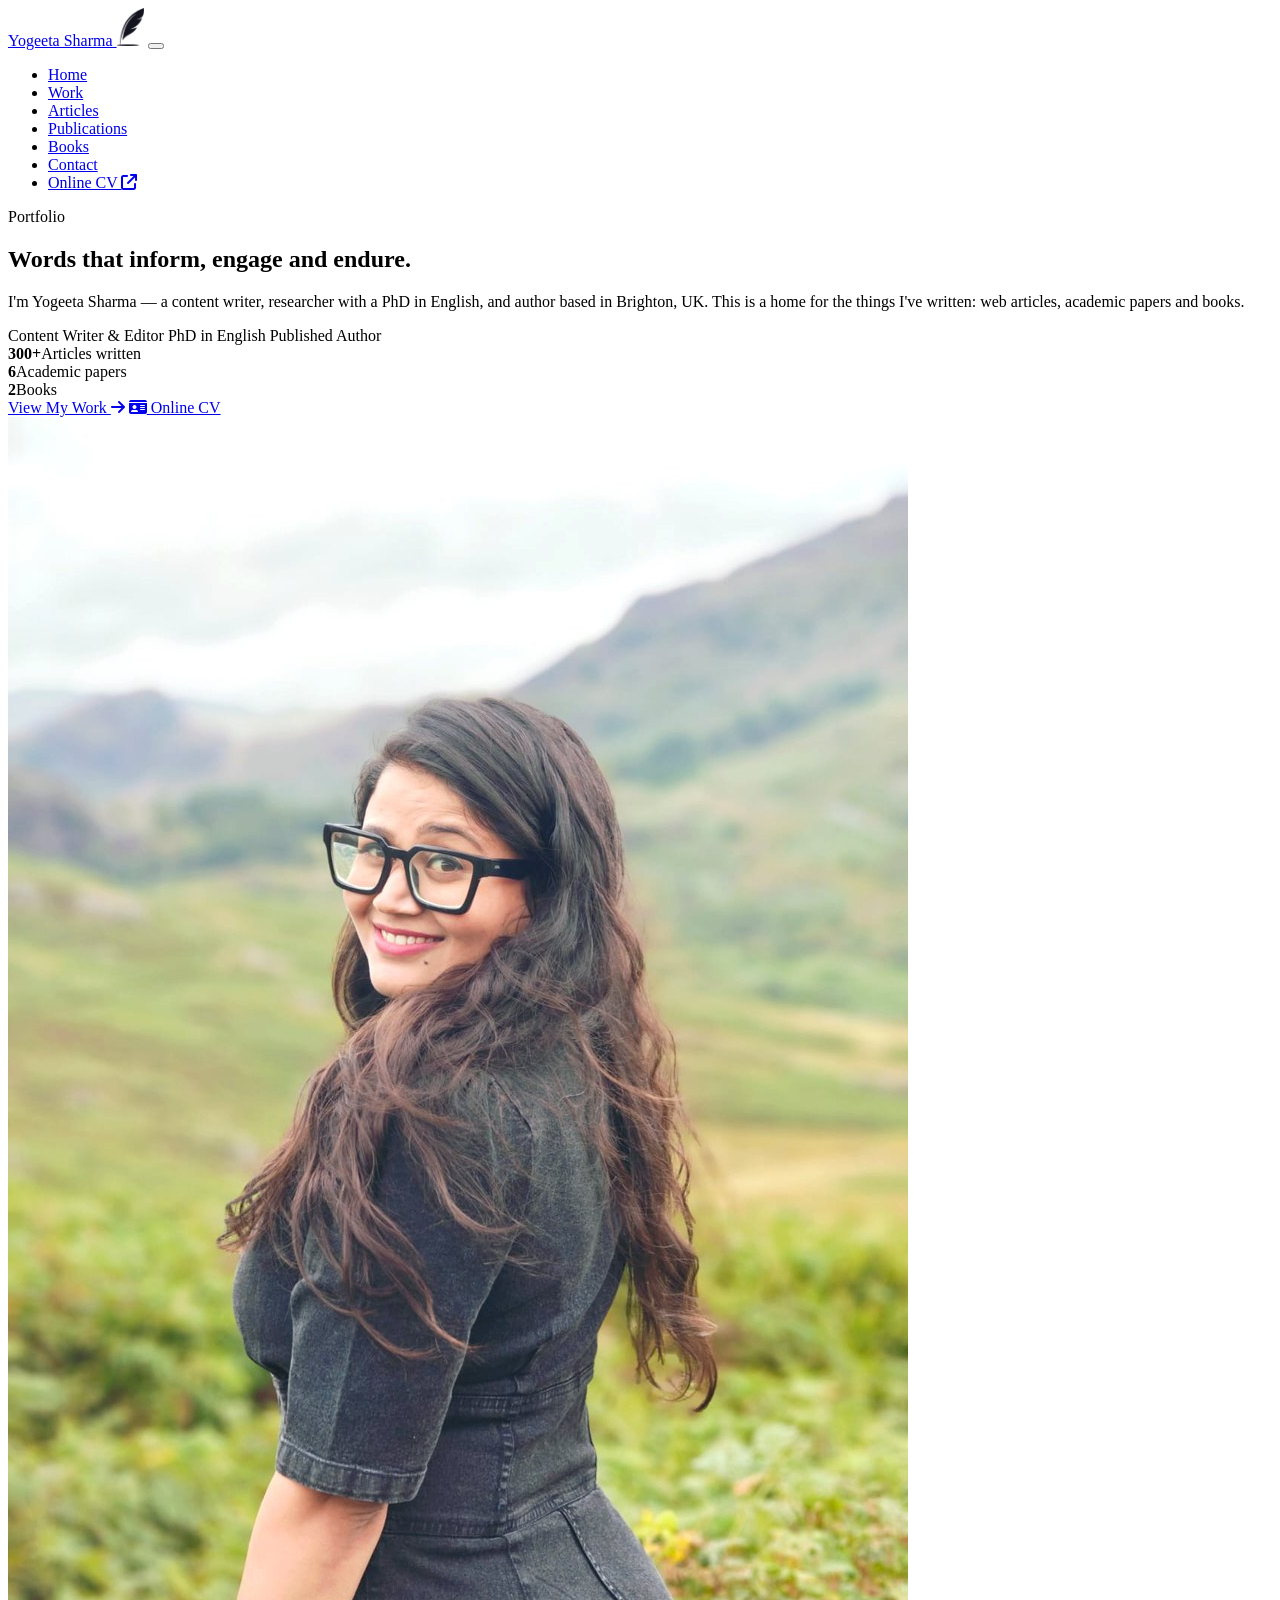
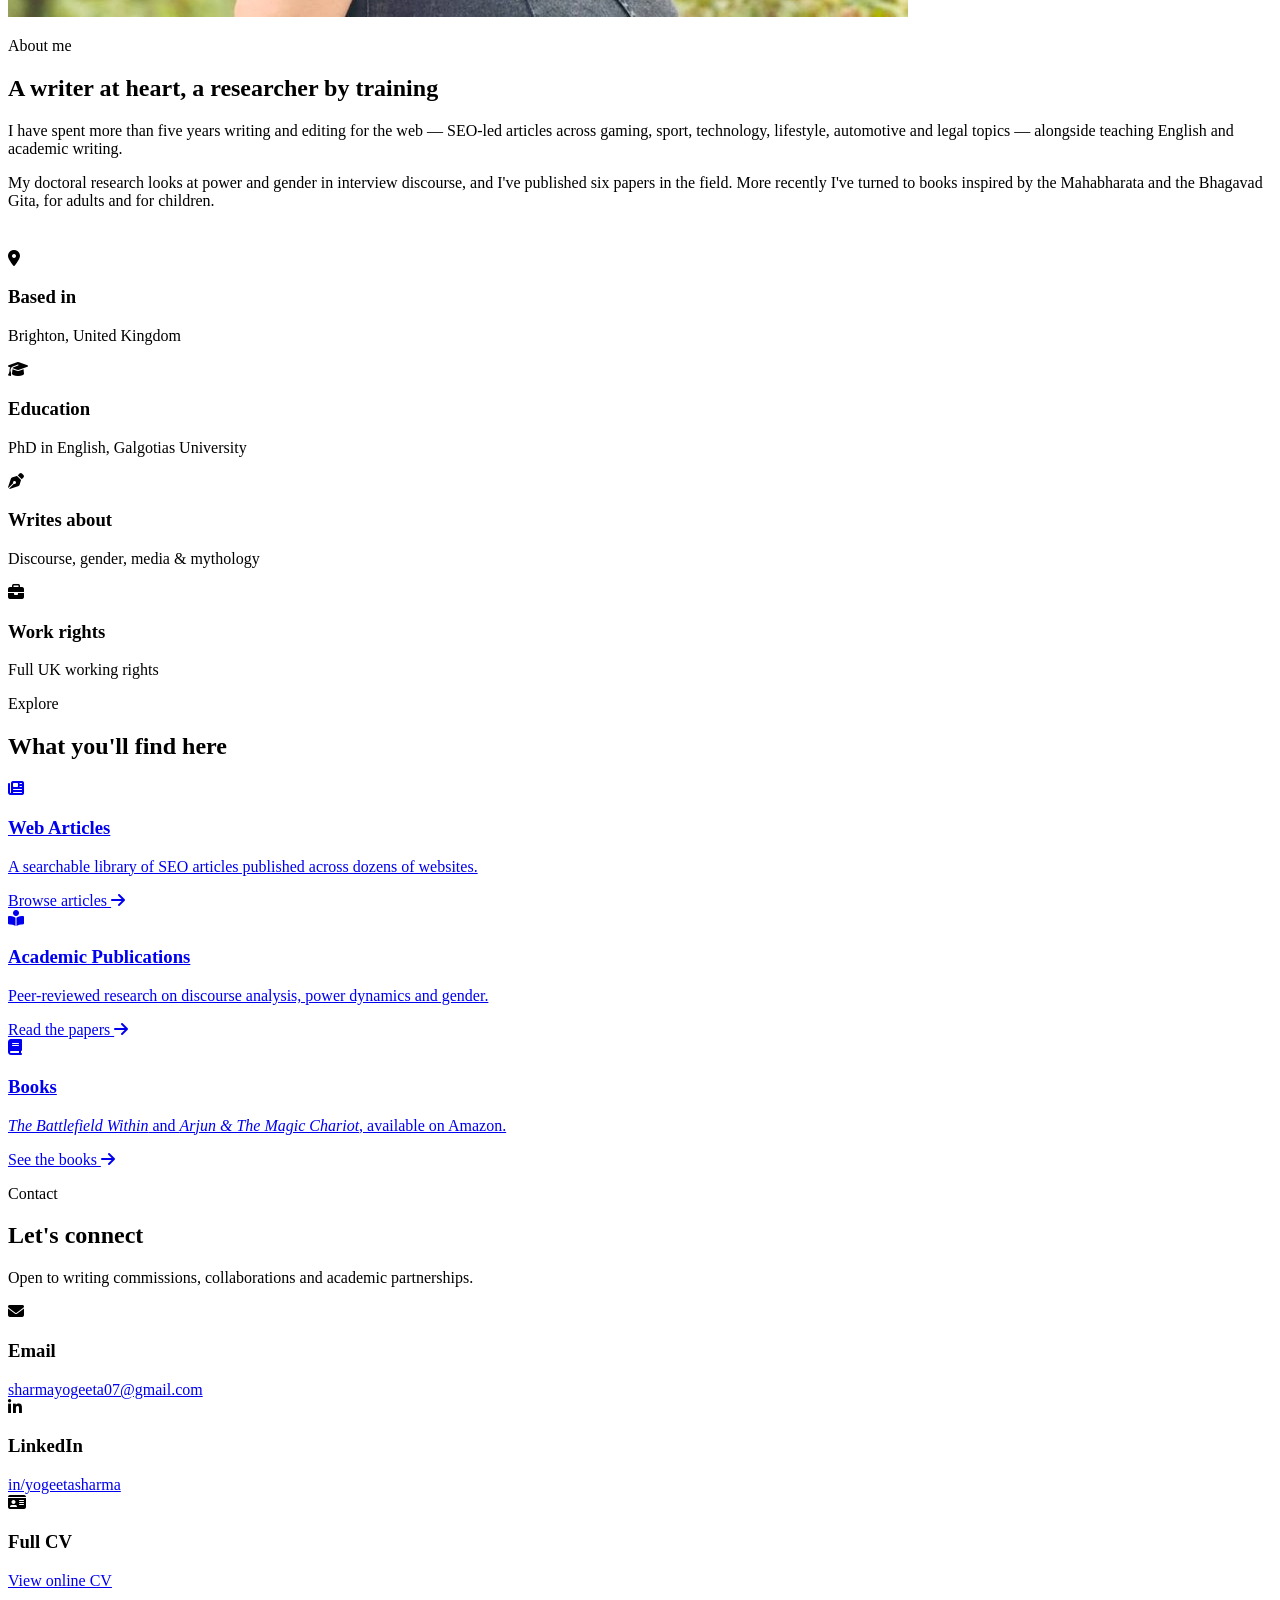
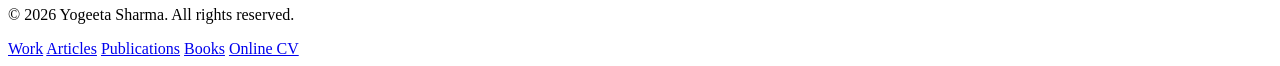
==== commit f61307bf: "Split portfolio into separate pages and move CV to its own site - New Home page with basic details, " ====
--- a/index.html
+++ b/index.html
@@ -1,431 +1,148 @@
-<!DOCTYPE html>
-<html lang="en">
-<head>
-    <meta charset="UTF-8">
-    <meta name="viewport" content="width=device-width, initial-scale=1.0">
-    <title>Yogeeta Sharma | Content Writer, Editor & SEO Specialist</title>
-    <meta name="description" content="Yogeeta Sharma - Creative Content Writer, Editor, and PhD Researcher specializing in SEO-optimized content, digital marketing, and discourse analysis.">
-    <link rel="stylesheet" href="src/yogeeta-styles.css">
-    <link rel="preconnect" href="https://fonts.googleapis.com">
-    <link rel="preconnect" href="https://fonts.gstatic.com" crossorigin>
-    <link href="https://fonts.googleapis.com/css2?family=Playfair+Display:wght@400;600;700&family=Lato:wght@300;400;700&display=swap" rel="stylesheet">
-    <link rel="stylesheet" href="https://cdnjs.cloudflare.com/ajax/libs/font-awesome/6.4.0/css/all.min.css">
-</head>
-<body>
-    <!-- Navigation -->
-    <nav id="navbar">
-        <div class="nav-container">
-            <div class="logo" style="display: flex; align-items: center; gap: 1px;">
-				Yogeeta Sharma <img src="src/quill.png" alt="Writer" style="height: 50px;">
-			</div>
-            <ul class="nav-menu">
-                <li><a href="#home" class="nav-link">Home</a></li>
-                <li><a href="#about" class="nav-link">About</a></li>
-                <li><a href="#skills" class="nav-link">Skills</a></li>
-                <li><a href="#articles" class="nav-link">Articles</a></li>
-                <li><a href="#publications" class="nav-link">Publications</a></li>
-                <li><a href="#books" class="nav-link">Books</a></li>
-                <li><a href="#contact" class="nav-link">Contact</a></li>
-            </ul>
-            <div class="hamburger">
-                <span></span>
-                <span></span>
-                <span></span>
-            </div>
-        </div>
-    </nav>
-
-    <!-- Hero Section -->
-    <section id="home" class="hero">
-        <div class="hero-content">
-            <div class="hero-text">
-                <h1 class="hero-title">
-                    <span class="title-line">Crafting Stories</span>
-                    <span class="title-line">That Convert</span>
-                </h1>
-                <p class="hero-subtitle">Content Writer | SEO Specialist | Academic Researcher</p>
-                <div class="hero-stats">
-                    <div class="stat-item">
-                        <span class="stat-number" data-target="5">0</span>
-                        <span class="stat-label">Years Experience</span>
-                    </div>
-                    <div class="stat-item">
-                        <span class="stat-number" data-target="300">0</span>
-                        <span class="stat-label">SEO Articles</span>
-                    </div>
-                    <div class="stat-item">
-                        <span class="stat-number" data-target="5">0</span>
-                        <span class="stat-label">Academic Papers</span>
-                    </div>
-                    <div class="stat-item">
-                        <span class="stat-number" data-target="18">0</span>
-                        <span class="stat-label">Website Copies</span>
-                    </div>
-                </div>
-                <div class="hero-cta">
-                    <a href="#contact" class="btn btn-primary">Get In Touch</a>
-                    <a href="#articles" class="btn btn-secondary">View My Work</a>
-					<a href="pdfs/Yogeeta_Sharma_CV.pdf" download class="btn btn-secondary">
-						<i class="fas fa-download"></i> Download CV
-					</a>
-                </div>
-            </div>
-            <div class="hero-image">
-                <!-- Photo placeholder -->
-                <div class="profile-image-container">
-                    <img src="src/profile.jpeg" alt="Yogeeta Sharma" class="profile-image">
-                    <div class="image-overlay"></div>
-                </div>
-            </div>
-        </div>
-        <div class="scroll-indicator">
-            <span>Scroll Down</span>
-            <i class="fas fa-chevron-down"></i>
-        </div>
-    </section>
-
-    <!-- About Section -->
-    <section id="about" class="about">
-        <div class="container">
-            <h2 class="section-title">About Me</h2>
-            <div class="about-content">
-                <div class="about-text">
-                    <p class="lead">Creative and meticulous Content Writer, Editor, and Copyeditor with over 5 years of diverse experience in digital content creation, editorial review, and SEO-driven writing.</p>
-                    <p>I specialize in producing, refining, and managing high-quality content across multiple industries, including iGaming, lifestyle, technology, and legal domains. Currently pursuing my Ph.D. in English at Galgotias University, my research focuses on power dynamics in interview discourse and gendered communication.</p>
-                    <p>As a Content Writer at Stickyeyes and Adjunct Instructor at University of the People, I combine practical industry experience with academic rigor to deliver content that educates, engages, and converts.</p>
-                    <div class="about-highlights">
-                        <div class="highlight-item">
-                            <i class="fas fa-award"></i>
-                            <span>National/Regional Medalist in Yoga & Athletics</span>
-                        </div>
-                        <div class="highlight-item">
-                            <i class="fas fa-graduation-cap"></i>
-                            <span>Ph.D. Candidate in English Literature</span>
-                        </div>
-                        <div class="highlight-item">
-                            <i class="fas fa-briefcase"></i>
-                            <span>Full UK Working Rights</span>
-                        </div>
-                    </div>
-                </div>
-            </div>
-        </div>
-    </section>
-
-    <!-- Skills Section -->
-    <section id="skills" class="skills">
-        <div class="container">
-            <h2 class="section-title">Skills & Expertise</h2>
-            
-            <div class="skills-grid">
-                <!-- Content & Writing -->
-                <div class="skill-category">
-                    <h3><i class="fas fa-pen-fancy"></i> Content & Writing</h3>
-                    <div class="skill-tags">
-                        <span class="skill-tag">Content Writing</span>
-                        <span class="skill-tag">Copywriting</span>
-                        <span class="skill-tag">Content Editing</span>
-                        <span class="skill-tag">Proofreading</span>
-                        <span class="skill-tag">Copy Editing</span>
-                        <span class="skill-tag">Brand Voice Adaptation</span>
-                        <span class="skill-tag">Content Strategy</span>
-                        <span class="skill-tag">Editorial Review</span>
-                        <span class="skill-tag">Quality Assurance</span>
-                        <span class="skill-tag">Fact-Checking</span>
-                    </div>
-                </div>
-
-                <!-- SEO & Digital Marketing -->
-                <div class="skill-category">
-                    <h3><i class="fas fa-search"></i> SEO & Digital Marketing</h3>
-                    <div class="skill-tags">
-                        <span class="skill-tag">SEO Optimization</span>
-                        <span class="skill-tag">Keyword Research</span>
-                        <span class="skill-tag">On-Page SEO</span>
-                        <span class="skill-tag">Technical SEO</span>
-                        <span class="skill-tag">SERP Analysis</span>
-                        <span class="skill-tag">Link Building</span>
-                        <span class="skill-tag">Domain Authority</span>
-                        <span class="skill-tag">Backlink Analysis</span>
-                        <span class="skill-tag">Content Marketing</span>
-                        <span class="skill-tag">Conversion Optimization</span>
-                    </div>
-                </div>
-
-                <!-- Research & Analysis -->
-                <div class="skill-category">
-                    <h3><i class="fas fa-chart-line"></i> Research & Analysis</h3>
-                    <div class="skill-tags">
-                        <span class="skill-tag">Academic Research</span>
-                        <span class="skill-tag">Discourse Analysis</span>
-                        <span class="skill-tag">Data Analysis</span>
-                        <span class="skill-tag">Market Research</span>
-                        <span class="skill-tag">Competitor Analysis</span>
-                        <span class="skill-tag">Content Audits</span>
-                        <span class="skill-tag">Performance Metrics</span>
-                        <span class="skill-tag">Analytical Writing</span>
-                    </div>
-                </div>
-
-                <!-- Tools & Platforms -->
-                <div class="skill-category">
-                    <h3><i class="fas fa-tools"></i> Tools & Platforms</h3>
-                    <div class="tool-logos">
-                        <div class="tool-item">
-                            <img src="https://cdn.worldvectorlogo.com/logos/google-g-2015.svg" alt="Google">
-                            <span>Google Tools</span>
-                        </div>
-                        <div class="tool-item">
-                            <img src="https://prowly-prod.s3.eu-west-1.amazonaws.com/uploads/60169/assets/601039/large-76a270657e9a0d62548da88a48ae0042.png" alt="SEMRush">
-                            <span>SEMRush</span>
-                        </div>
-                        <div class="tool-item">
-                            <img src="https://ahrefs.com/assets/esbuild/primary-light-H2PY2LGX.png" alt="Ahrefs">
-                            <span>Ahrefs</span>
-                        </div>
-                        <div class="tool-item">
-                            <img src="https://cdn.worldvectorlogo.com/logos/wordpress-icon-1.svg" alt="WordPress">
-                            <span>WordPress</span>
-                        </div>
-                        <div class="tool-item">
-                            <img src="https://cdn.worldvectorlogo.com/logos/microsoft-office-2013.svg" alt="MS Office">
-                            <span>MS Office</span>
-                        </div>
-                        <div class="tool-item">
-                            <img src="https://cdn.worldvectorlogo.com/logos/logo-google-workspace.svg" alt="Google Workspace">
-                            <span>Google Workspace</span>
-                        </div>
-                        <div class="tool-item">
-                            <img src="https://cdn.worldvectorlogo.com/logos/grammarly-1.svg" alt="Grammarly">
-                            <span>Grammarly</span>
-                        </div>
-                        <div class="tool-item">
-                            <i class="fas fa-code" style="font-size: 2.5rem; color: #667eea;"></i>
-                            <span>CMS Platforms</span>
-                        </div>
-                    </div>
-                </div>
-            </div>
-        </div>
-    </section>
-
-    <!-- Articles Section -->
-    <section id="articles" class="articles">
-        <div class="container">
-            <h2 class="section-title">Published Articles</h2>
-            <p class="section-subtitle">Explore 300+ SEO-optimized articles across diverse niches</p>
-            
-            <!-- Filter Tags -->
-            <div class="filter-container">
-                <button class="filter-btn active" data-filter="all">All Articles</button>
-                <button class="filter-btn" data-filter="gaming">Gaming & Entertainment</button>
-                <button class="filter-btn" data-filter="technology">Technology</button>
-                <button class="filter-btn" data-filter="sports">Sports</button>
-                <button class="filter-btn" data-filter="fashion">Fashion & Lifestyle</button>
-                <button class="filter-btn" data-filter="business">Business</button>
-                <button class="filter-btn" data-filter="automotive">Automotive</button>
-                <button class="filter-btn" data-filter="cybersecurity">Cybersecurity</button>
-            </div>
-
-            <!-- Articles Grid -->
-            <div class="articles-grid" id="articlesGrid">
-                <!-- Articles will be dynamically loaded here -->
-            </div>
-
-            <div class="articles-count">
-                <p>Showing <span id="articleCount">0</span> articles</p>
-            </div>
-        </div>
-    </section>
-
-    <!-- Publications Section -->
-    <section id="publications" class="publications">
-        <div class="container">
-            <h2 class="section-title">Academic Publications</h2>
-            <p class="section-subtitle">Peer-reviewed research on discourse analysis, power dynamics, and gender studies</p>
-            
-            <div class="publications-list">
-                <!-- Publication 1 -->
-                <div class="publication-card">
-                    <div class="publication-header">
-                        <h3 class="publication-title">Stronger Together: Crafting Successful Industry–Academia Partnerships</h3>
-                        <span class="publication-journal">Springer - Lecture Notes in Networks and Systems</span>
-                    </div>
-                    <div class="publication-body">
-                        <p class="publication-abstract">
-                            This paper explores the intricate dynamics and potential of collaborations between academic institutions and industries. Recognizing the evolving demands of the 21st-century workplace, this paper investigates how such partnerships can be mutually beneficial while addressing the challenges they often face. Utilizing a mixed methods approach, we combine empirical data, case studies, and theoretical analyses to establish benchmarks for assessing partnership effectiveness. The research highlights the importance of aligning goals, timelines, and ethical considerations to ensure long-term sustainability and equitable resource distribution.
-                        </p>
-                        <div class="publication-actions">
-                            <a href="https://link.springer.com/chapter/10.1007/978-981-96-0201-8_51" target="_blank" class="btn btn-outline">
-                                <i class="fas fa-external-link-alt"></i> Read Full Paper
-                            </a>
-                            <a href="#" download class="btn btn-outline" target="_blank">
-                                <i class="fas fa-download"></i> Download PDF
-                            </a>
-                        </div>
-                    </div>
-                </div>
-
-                <!-- Publication 2 -->
-                <div class="publication-card">
-                    <div class="publication-header">
-                        <h3 class="publication-title">Decoding Dominance: A Discourse Analysis of Power Structures in Contemporary Media Narratives</h3>
-                        <span class="publication-journal">ESP International Journal of Science, Humanities & Management Studies</span>
-                    </div>
-                    <div class="publication-body">
-                        <p class="publication-abstract">
-                            In an era where media narratives significantly shape public perception, understanding the underlying power structures becomes paramount. This study delves into the intricate dynamics of power as represented and perpetuated through media. This research employs a meticulous discourse analysis methodology, scrutinizing various forms of media content to unravel the strategies used to construct and depict dominance. By systematically deconstructing media narratives, this study uncovers the subtle, yet potent, mechanisms through which power is manifested and maintained.
-                        </p>
-                        <div class="publication-actions">
-                            <a href="https://www.espjournals.org/IJSHMS/ijshms-v2i2p105" target="_blank" class="btn btn-outline">
-                                <i class="fas fa-external-link-alt"></i> Read Full Paper
-                            </a>
-                            <a href="pdfs/paper2.pdf" download class="btn btn-outline" target="_blank">
-                                <i class="fas fa-download"></i> Download PDF
-                            </a>
-                        </div>
-                    </div>
-                </div>
-
-                <!-- Publication 3 -->
-                <div class="publication-card">
-                    <div class="publication-header">
-                        <h3 class="publication-title">Spoken Discourse Analysis for Feminist Interviews: Movement towards a Gender Equality Era?</h3>
-                        <span class="publication-journal">Specialusis Ugdymas</span>
-                    </div>
-                    <div class="publication-body">
-                        <p class="publication-abstract">
-                            According to contemporary research, discourse analysis, sometimes known as DA, is an interdisciplinary technique for studying languages outside of sentences or within lines. The goal is to eliminate prevailing discourses that inform academics on how language is used to create reality socially. This paper explores the implications of discourse in feminist interviews, helping to understand the use of specific language by stressing the cohesive schema of text evaluation to help scientists recognize meaning from various perspectives.
-                        </p>
-                        <div class="publication-actions">
-                            <a href="http://www.sumc.lt/index.php/se/article/view/1773" target="_blank" class="btn btn-outline">
-                                <i class="fas fa-external-link-alt"></i> Read Full Paper
-                            </a>
-                            <a href="pdfs/paper3.pdf" download class="btn btn-outline" target="_blank">
-                                <i class="fas fa-download"></i> Download PDF
-                            </a>
-                        </div>
-                    </div>
-                </div>
-
-                <!-- Publication 4 -->
-                <div class="publication-card">
-                    <div class="publication-header">
-                        <h3 class="publication-title">The Historical Evolution of Interview Power Dynamics: A Comparative Analysis of Literary and Political Interviews</h3>
-                        <span class="publication-journal">Indian Journal of Natural Sciences</span>
-                    </div>
-                    <div class="publication-body">
-                        <p class="publication-abstract">
-                            This study embarks on a comprehensive journey through the evolving landscape of interview power dynamics. We aim to dissect and map the progression of power relations in interviews, focusing particularly on the contrast between literary and political interviews across various historical periods. Through meticulous examination, the paper illuminates the nuances and shifts in power dynamics, drawing attention to both the similarities and disparities between literary and political contexts.
-                        </p>
-                        <div class="publication-actions">
-                            <a href="https://tnsroindia.org.in/journals.html" target="_blank" class="btn btn-outline">
-                                <i class="fas fa-external-link-alt"></i> Read Full Paper
-                            </a>
-                            <a href="pdfs/paper4.pdf" download class="btn btn-outline" target="_blank">
-                                <i class="fas fa-download"></i> Download PDF
-                            </a>
-                        </div>
-                    </div>
-                </div>
-
-                <!-- Publication 5 -->
-                <div class="publication-card">
-                    <div class="publication-header">
-                        <h3 class="publication-title">Voices of Change: Feminist Activism and Gender Equality</h3>
-                        <span class="publication-journal">MFW 2024 Conference</span>
-                    </div>
-                    <div class="publication-body">
-                        <p class="publication-abstract">
-                            This paper delves into the transformative role of feminist activism in redefining societal power structures and advocating for gender equality. This paper offers an interdisciplinary approach, integrating discourse analysis with empirical research to assess the impact of feminist activism on public discourse and policy. The study centres on the narratives, campaigns, and public engagements of feminist activists, drawing from diverse sources including speeches, social media, and published works.
-                        </p>
-                        <div class="publication-actions">
-                            <a href="#" class="btn btn-outline disabled-link">
-                                <i class="fas fa-external-link-alt"></i> Read Full Paper
-                            </a>
-                            <a href="pdfs/paper5.pdf" download class="btn btn-outline" target="_blank">
-                                <i class="fas fa-download"></i> Download PDF
-                            </a>
-                        </div>
-                    </div>
-                </div>
-            </div>
-        </div>
-    </section>
-
-    <!-- Books Section -->
-    <section id="books" class="books">
-        <div class="container">
-            <h2 class="section-title">Books</h2>
-            <div class="books-content">
-                <div class="coming-soon">
-                    <i class="fas fa-book-open"></i>
-                    <h3>Coming Soon!</h3>
-                    <p>Exciting literary works are currently in development. Stay tuned for updates.</p>
-                </div>
-            </div>
-        </div>
-    </section>
-
-    <!-- Contact Section -->
-    <section id="contact" class="contact">
-        <div class="container">
-            <h2 class="section-title">Let's Connect</h2>
-            <p class="section-subtitle">Open to freelance opportunities, collaborations, and academic partnerships</p>
-            
-            <div class="contact-content">
-                <div class="contact-info">
-                    <div class="contact-item">
-                        <i class="fas fa-envelope"></i>
-                        <div>
-                            <h4>Email</h4>
-                            <a href="mailto:sharmayogeeta07@gmail.com">sharmayogeeta07@gmail.com</a>
-                        </div>
-                    </div>
-                    <div class="contact-item">
-                        <i class="fas fa-phone"></i>
-                        <div>
-                            <h4>Phone</h4>
-                            <a href="tel:+447519686177">+44 7519 686177</a>
-                        </div>
-                    </div>
-                    <div class="contact-item">
-                        <i class="fas fa-map-marker-alt"></i>
-                        <div>
-                            <h4>Location</h4>
-                            <p>Brighton, United Kingdom</p>
-                        </div>
-                    </div>
-                    <div class="contact-item">
-                        <i class="fab fa-linkedin"></i>
-                        <div>
-                            <h4>LinkedIn</h4>
-                            <a href="https://linkedin.com/in/yogeetasharma/" target="_blank">linkedin.com/in/yogeetasharma</a>
-                        </div>
-                    </div>
-                    <div class="contact-item">
-                        <i class="fas fa-globe"></i>
-                        <div>
-                            <h4>Portfolio</h4>
-                            <a href="https://sharmayogeeta.github.io/portfolio/" target="_blank">View Online Portfolio</a>
-                        </div>
-                    </div>
-                </div>
-            </div>
-        </div>
-    </section>
-
-    <!-- Footer -->
-    <footer class="footer">
-        <div class="container">
-            <div class="footer-content">
-                <p>&copy; 2025 Yogeeta Sharma. All rights reserved.</p>
-                <p class="footer-note">Full UK Working Rights | No Sponsorship Required</p>
-            </div>
-        </div>
-    </footer>
-
-    <script src="src/yogeeta-script.js"></script>
-</body>
-</html>
-
+<!DOCTYPE html>
+<html lang="en-GB">
+<head>
+    <meta charset="UTF-8">
+    <meta name="viewport" content="width=device-width, initial-scale=1.0">
+    <title>Yogeeta Sharma | Writer, Researcher &amp; Author</title>
+    <meta name="description" content="Portfolio of Yogeeta Sharma — content writer, PhD researcher in English and author. Explore published articles, academic papers and books.">
+    <link rel="icon" href="favicon.ico" sizes="any">
+    <link rel="icon" type="image/png" sizes="32x32" href="assets/img/favicon-32.png">
+    <link rel="apple-touch-icon" href="assets/img/apple-touch-icon.png">
+    <link rel="preconnect" href="https://fonts.googleapis.com">
+    <link rel="preconnect" href="https://fonts.gstatic.com" crossorigin>
+    <link href="https://fonts.googleapis.com/css2?family=Playfair+Display:ital,wght@0,400;0,600;0,700;1,400&family=Lato:wght@300;400;700&display=swap" rel="stylesheet">
+    <link rel="stylesheet" href="https://cdnjs.cloudflare.com/ajax/libs/font-awesome/6.4.0/css/all.min.css">
+    <link rel="stylesheet" href="assets/css/site.css">
+</head>
+<body>
+    <nav class="site-nav" aria-label="Main">
+        <div class="container nav-inner">
+            <a class="brand" href="index.html">Yogeeta Sharma <img src="assets/img/quill.png" alt="" width="27" height="38"></a>
+            <button class="nav-toggle" aria-label="Open menu" aria-expanded="false" aria-controls="nav-menu"><span></span><span></span><span></span></button>
+            <ul class="nav-menu" id="nav-menu">
+                <li><a href="index.html" aria-current="page">Home</a></li>
+                <li><a href="work.html">Work</a></li>
+                <li><a href="articles.html">Articles</a></li>
+                <li><a href="publications.html">Publications</a></li>
+                <li><a href="books.html">Books</a></li>
+                <li><a href="index.html#contact">Contact</a></li>
+                <li><a class="nav-cv" href="https://sharmayogeeta.github.io/cv/">Online CV <i class="fas fa-arrow-up-right-from-square" aria-hidden="true"></i></a></li>
+            </ul>
+        </div>
+    </nav>
+
+    <main>
+        <!-- Hero -->
+        <section class="hero">
+            <div class="container hero-grid">
+                <div class="hero-text">
+                    <p class="eyebrow">Portfolio</p>
+                    <h1>Words that <span class="accent">inform, engage</span> and endure.</h1>
+                    <p class="lead">I'm Yogeeta Sharma — a content writer, researcher with a PhD in English, and author based in Brighton, UK. This is a home for the things I've written: web articles, academic papers and books.</p>
+                    <div class="hero-roles" aria-label="Roles">
+                        <span>Content Writer &amp; Editor</span>
+                        <span>PhD in English</span>
+                        <span>Published Author</span>
+                    </div>
+                    <div class="stats">
+                        <div class="stat"><strong>300+</strong><span>Articles written</span></div>
+                        <div class="stat"><strong>6</strong><span>Academic papers</span></div>
+                        <div class="stat"><strong>2</strong><span>Books</span></div>
+                    </div>
+                    <div class="hero-cta">
+                        <a href="work.html" class="btn btn-primary">View My Work <i class="fas fa-arrow-right" aria-hidden="true"></i></a>
+                        <a href="https://sharmayogeeta.github.io/cv/" class="btn btn-secondary"><i class="fas fa-id-card" aria-hidden="true"></i> Online CV</a>
+                    </div>
+                </div>
+                <div class="hero-photo">
+                    <img src="assets/img/profile.jpg" alt="Yogeeta Sharma" width="900" height="1200">
+                </div>
+            </div>
+        </section>
+
+        <!-- About / basic details -->
+        <section class="section" id="about">
+            <div class="container">
+                <div class="section-head">
+                    <p class="eyebrow">About me</p>
+                    <h2>A writer at heart, a researcher by training</h2>
+                    <div class="rule"></div>
+                </div>
+                <div class="about-text reveal">
+                    <p>I have spent more than five years writing and editing for the web — SEO-led articles across gaming, sport, technology, lifestyle, automotive and legal topics — alongside teaching English and academic writing.</p>
+                    <p>My doctoral research looks at power and gender in interview discourse, and I've published six papers in the field. More recently I've turned to books inspired by the Mahabharata and the Bhagavad Gita, for adults and for children.</p>
+                </div>
+                <div class="facts reveal" style="margin-top:40px">
+                    <div class="fact"><i class="fas fa-location-dot" aria-hidden="true"></i><div><h3>Based in</h3><p>Brighton, United Kingdom</p></div></div>
+                    <div class="fact"><i class="fas fa-graduation-cap" aria-hidden="true"></i><div><h3>Education</h3><p>PhD in English, Galgotias University</p></div></div>
+                    <div class="fact"><i class="fas fa-pen-nib" aria-hidden="true"></i><div><h3>Writes about</h3><p>Discourse, gender, media &amp; mythology</p></div></div>
+                    <div class="fact"><i class="fas fa-briefcase" aria-hidden="true"></i><div><h3>Work rights</h3><p>Full UK working rights</p></div></div>
+                </div>
+            </div>
+        </section>
+
+        <!-- Explore -->
+        <section class="section tint">
+            <div class="container">
+                <div class="section-head">
+                    <p class="eyebrow">Explore</p>
+                    <h2>What you'll find here</h2>
+                    <div class="rule"></div>
+                </div>
+                <div class="grid-3">
+                    <a class="card reveal" href="articles.html">
+                        <div class="card-icon"><i class="fas fa-newspaper" aria-hidden="true"></i></div>
+                        <h3>Web Articles</h3>
+                        <p>A searchable library of SEO articles published across dozens of websites.</p>
+                        <span class="card-link">Browse articles <i class="fas fa-arrow-right" aria-hidden="true"></i></span>
+                    </a>
+                    <a class="card reveal" href="publications.html">
+                        <div class="card-icon"><i class="fas fa-book-open-reader" aria-hidden="true"></i></div>
+                        <h3>Academic Publications</h3>
+                        <p>Peer-reviewed research on discourse analysis, power dynamics and gender.</p>
+                        <span class="card-link">Read the papers <i class="fas fa-arrow-right" aria-hidden="true"></i></span>
+                    </a>
+                    <a class="card reveal" href="books.html">
+                        <div class="card-icon"><i class="fas fa-book" aria-hidden="true"></i></div>
+                        <h3>Books</h3>
+                        <p><em>The Battlefield Within</em> and <em>Arjun &amp; The Magic Chariot</em>, available on Amazon.</p>
+                        <span class="card-link">See the books <i class="fas fa-arrow-right" aria-hidden="true"></i></span>
+                    </a>
+                </div>
+            </div>
+        </section>
+
+        <!-- Contact -->
+        <section class="section" id="contact">
+            <div class="container">
+                <div class="section-head">
+                    <p class="eyebrow">Contact</p>
+                    <h2>Let's connect</h2>
+                    <div class="rule"></div>
+                    <p style="margin-top:14px">Open to writing commissions, collaborations and academic partnerships.</p>
+                </div>
+                <div class="contact-grid reveal">
+                    <div class="contact-item"><i class="fas fa-envelope" aria-hidden="true"></i><div><h3>Email</h3><a href="mailto:sharmayogeeta07@gmail.com">sharmayogeeta07@gmail.com</a></div></div>
+                    <div class="contact-item"><i class="fab fa-linkedin-in" aria-hidden="true"></i><div><h3>LinkedIn</h3><a href="https://www.linkedin.com/in/yogeetasharma/" target="_blank" rel="noopener">in/yogeetasharma</a></div></div>
+                    <div class="contact-item"><i class="fas fa-id-card" aria-hidden="true"></i><div><h3>Full CV</h3><a href="https://sharmayogeeta.github.io/cv/">View online CV</a></div></div>
+                </div>
+            </div>
+        </section>
+    </main>
+
+    <footer class="site-footer">
+        <div class="container footer-inner">
+            <p>&copy; <span data-year>2026</span> Yogeeta Sharma. All rights reserved.</p>
+            <div class="footer-links">
+                <a href="work.html">Work</a>
+                <a href="articles.html">Articles</a>
+                <a href="publications.html">Publications</a>
+                <a href="books.html">Books</a>
+                <a href="https://sharmayogeeta.github.io/cv/">Online CV</a>
+            </div>
+        </div>
+    </footer>
+
+    <script src="assets/js/site.js"></script>
+</body>
+</html>
